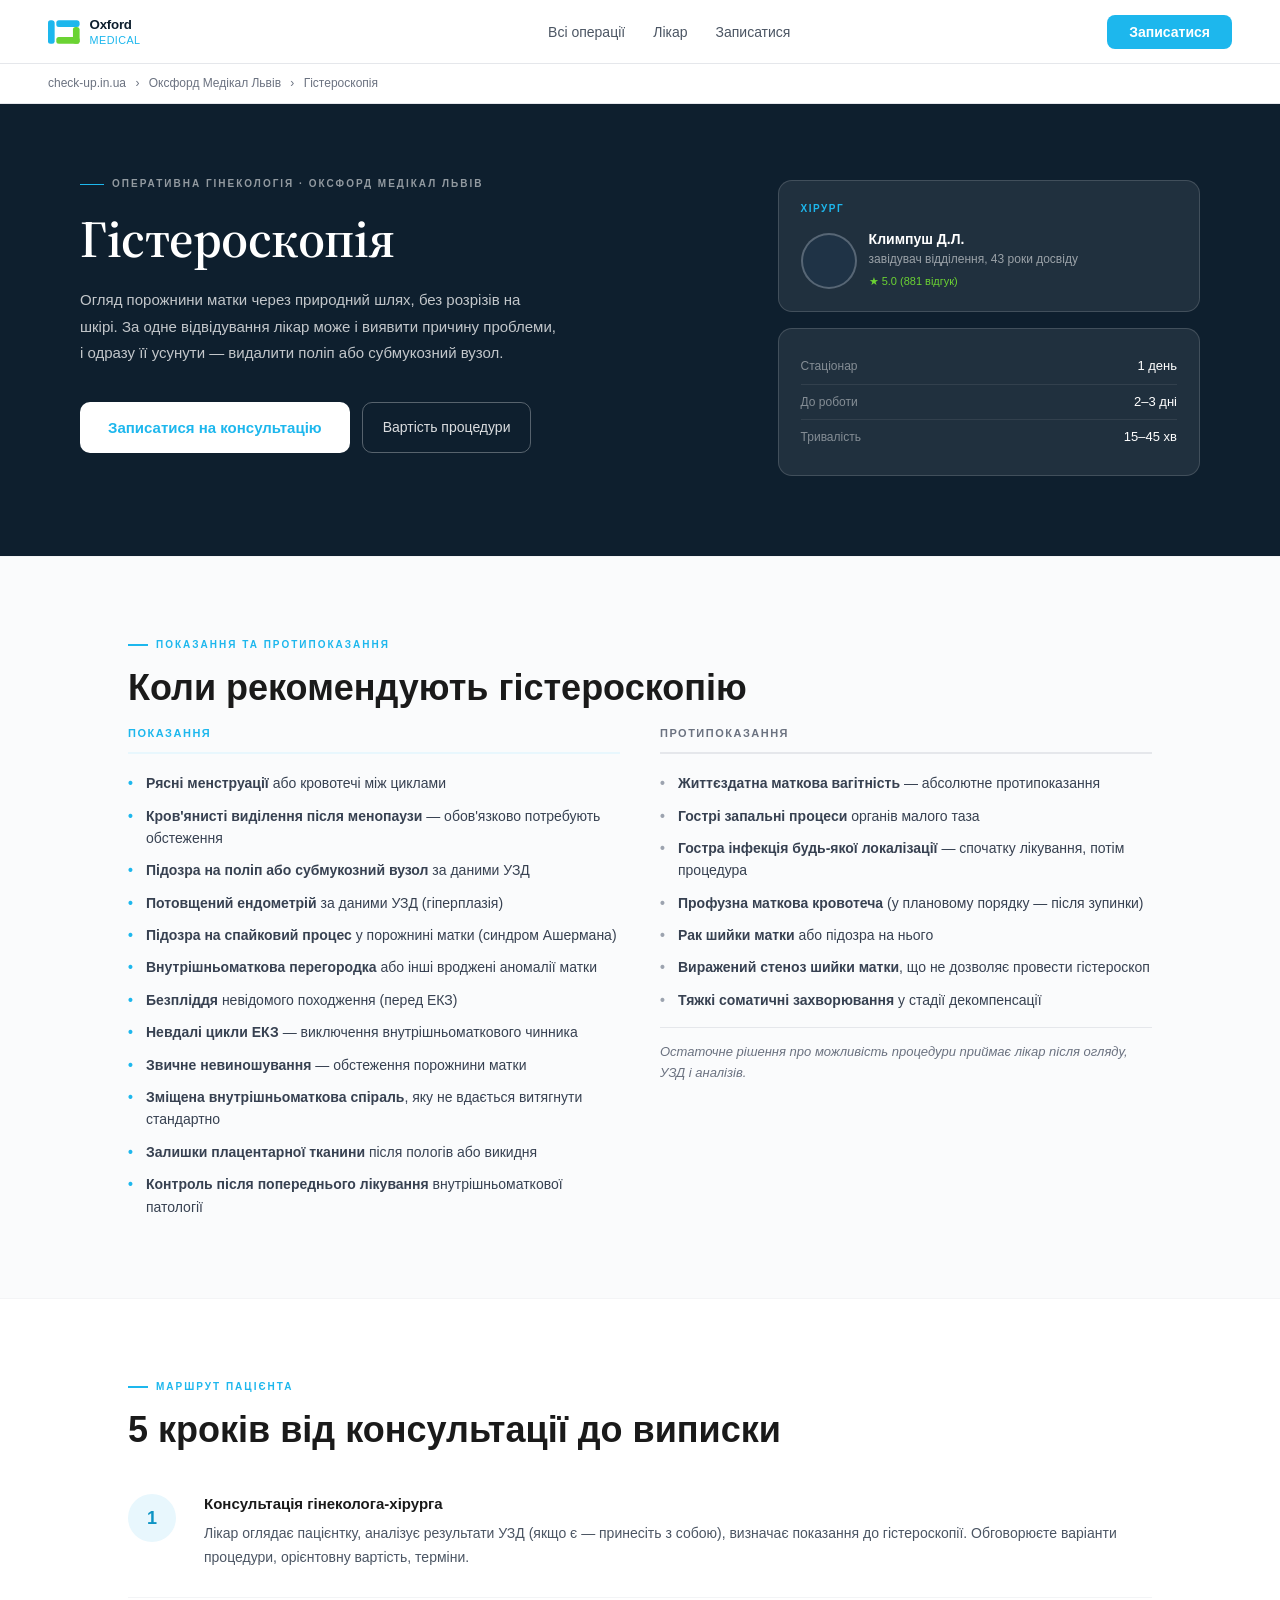
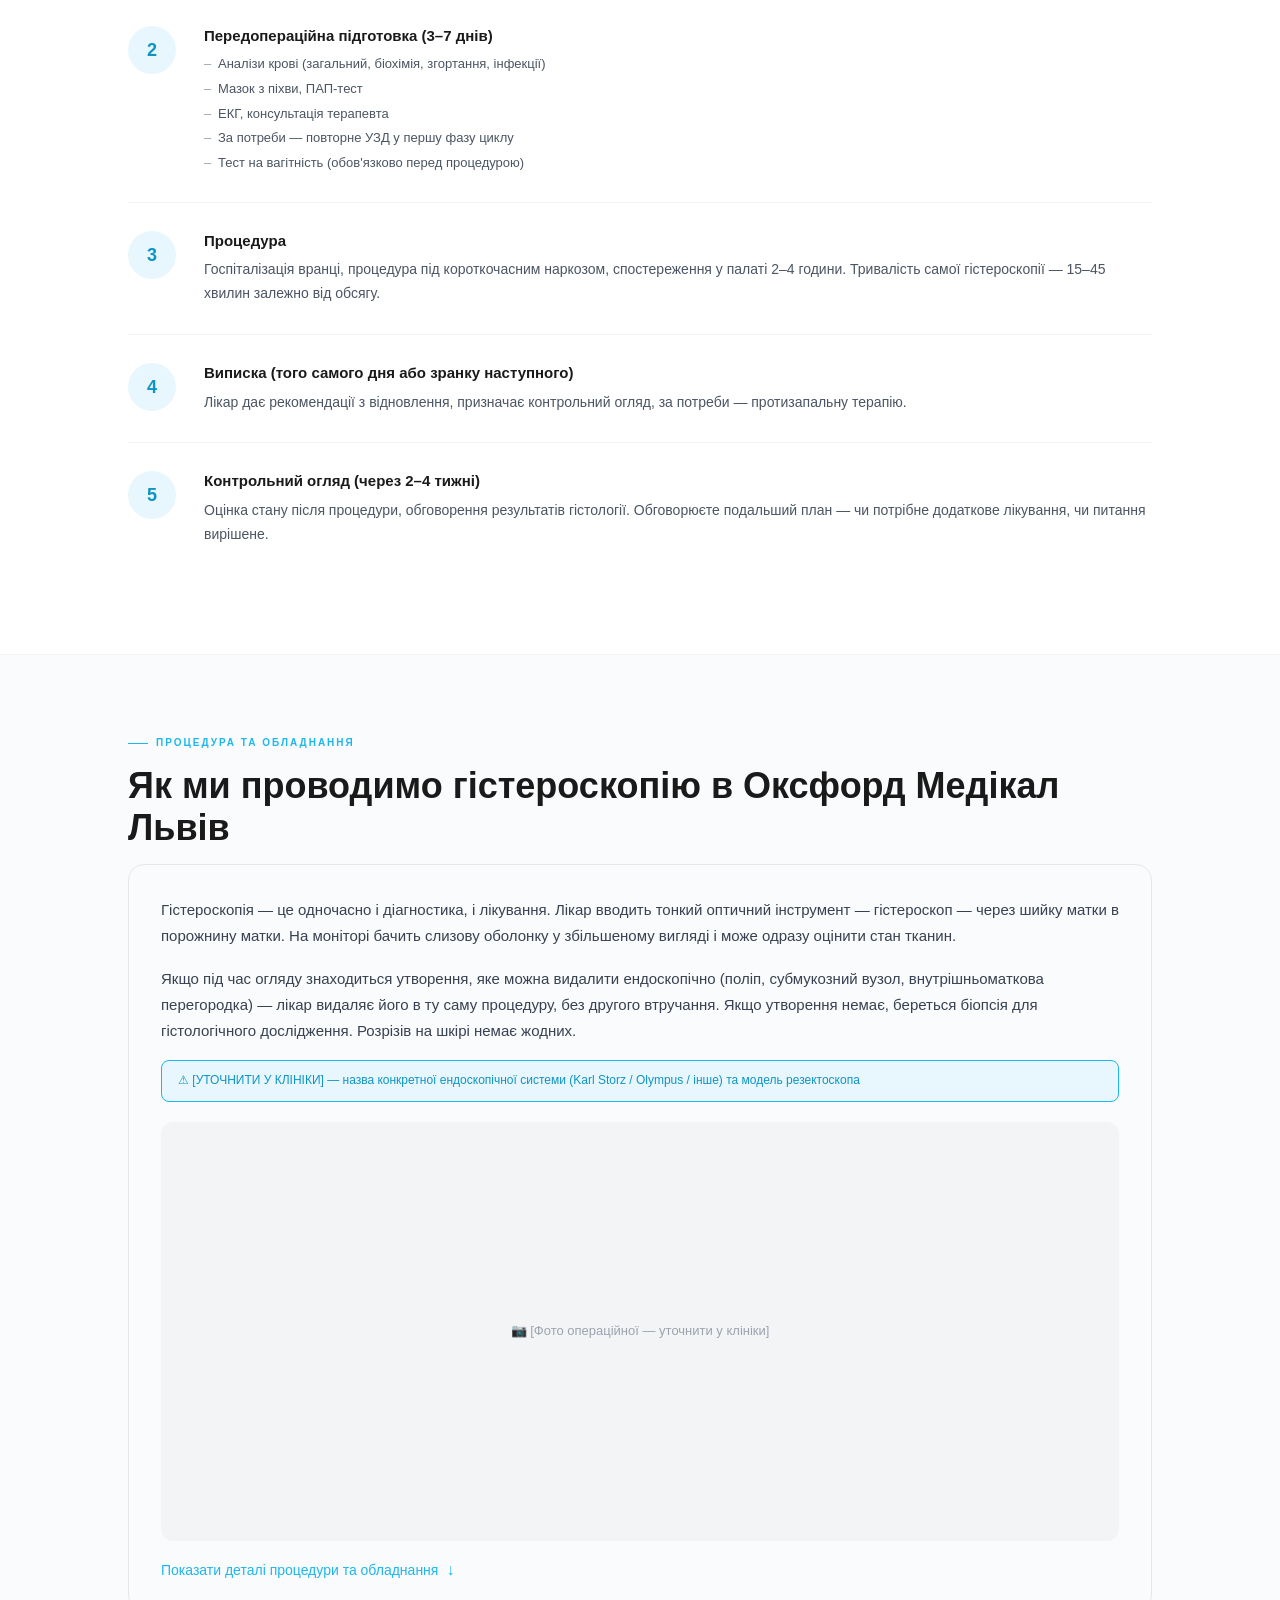
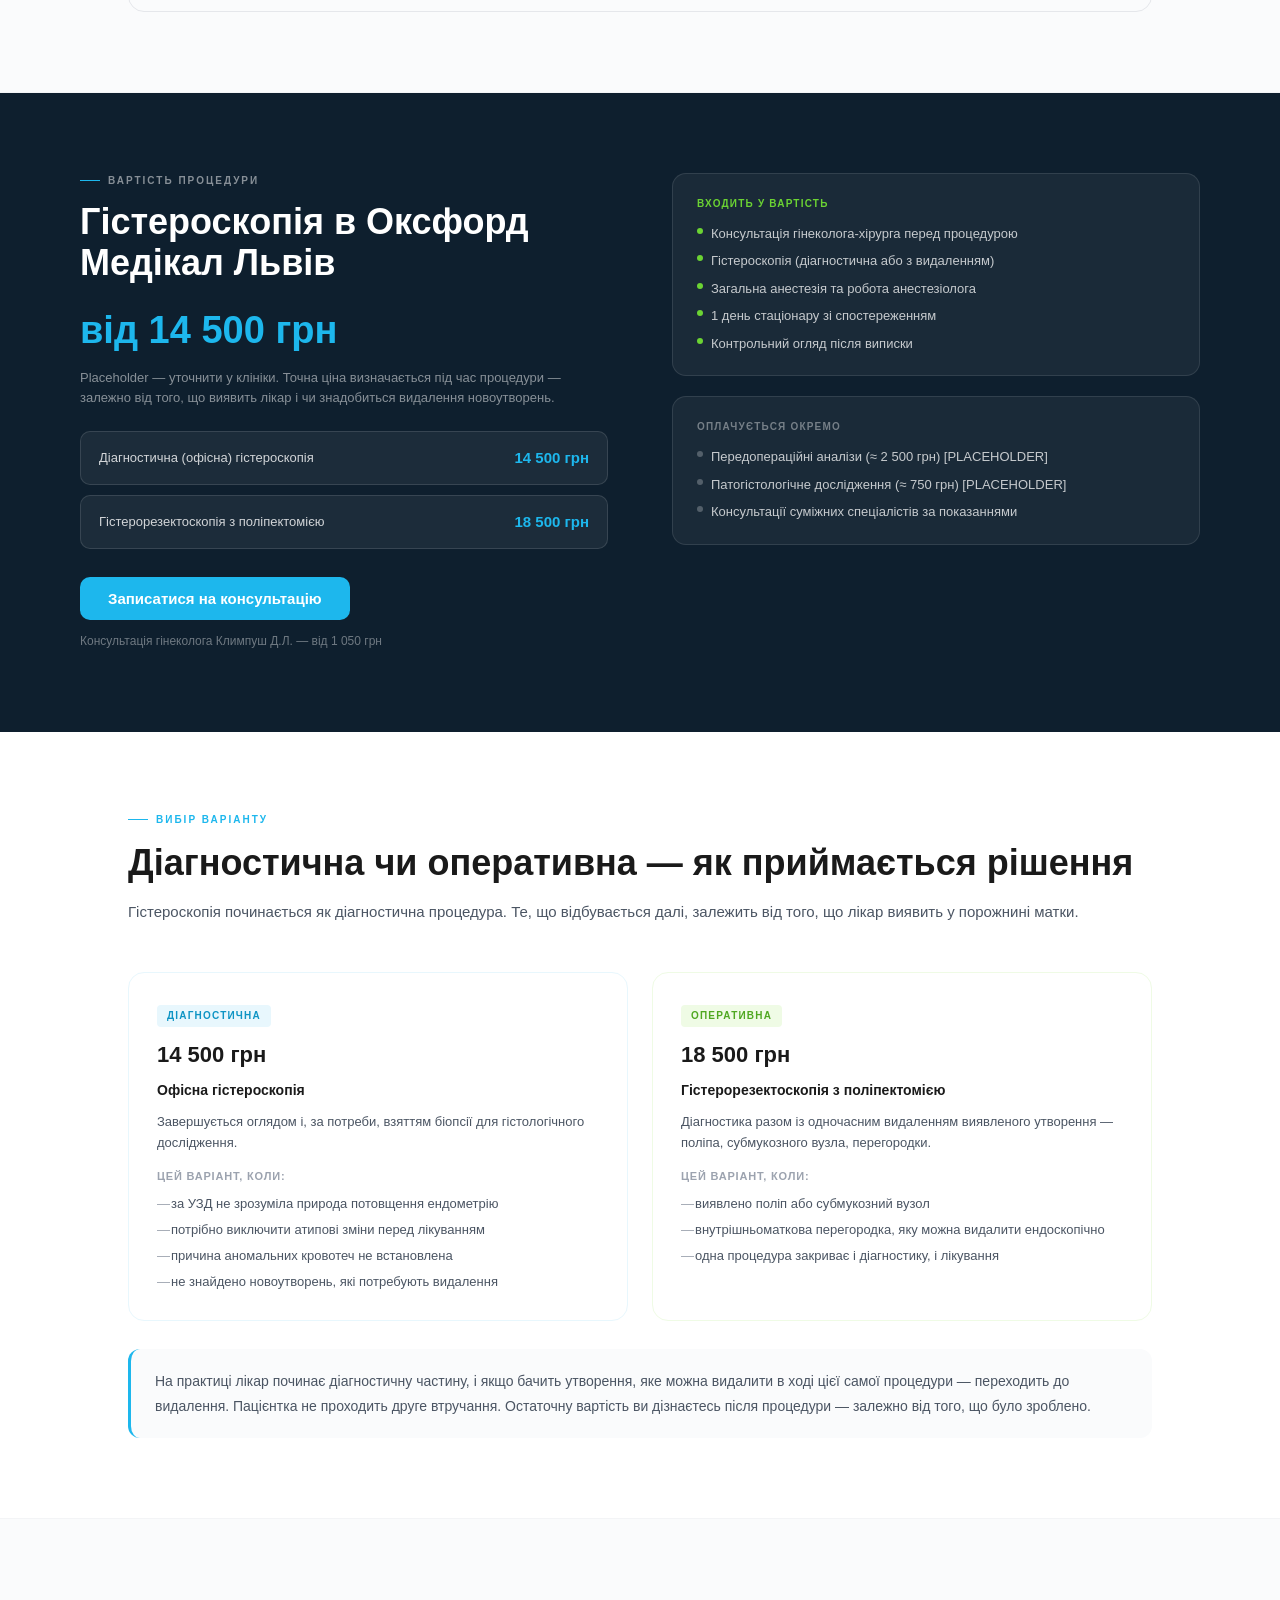
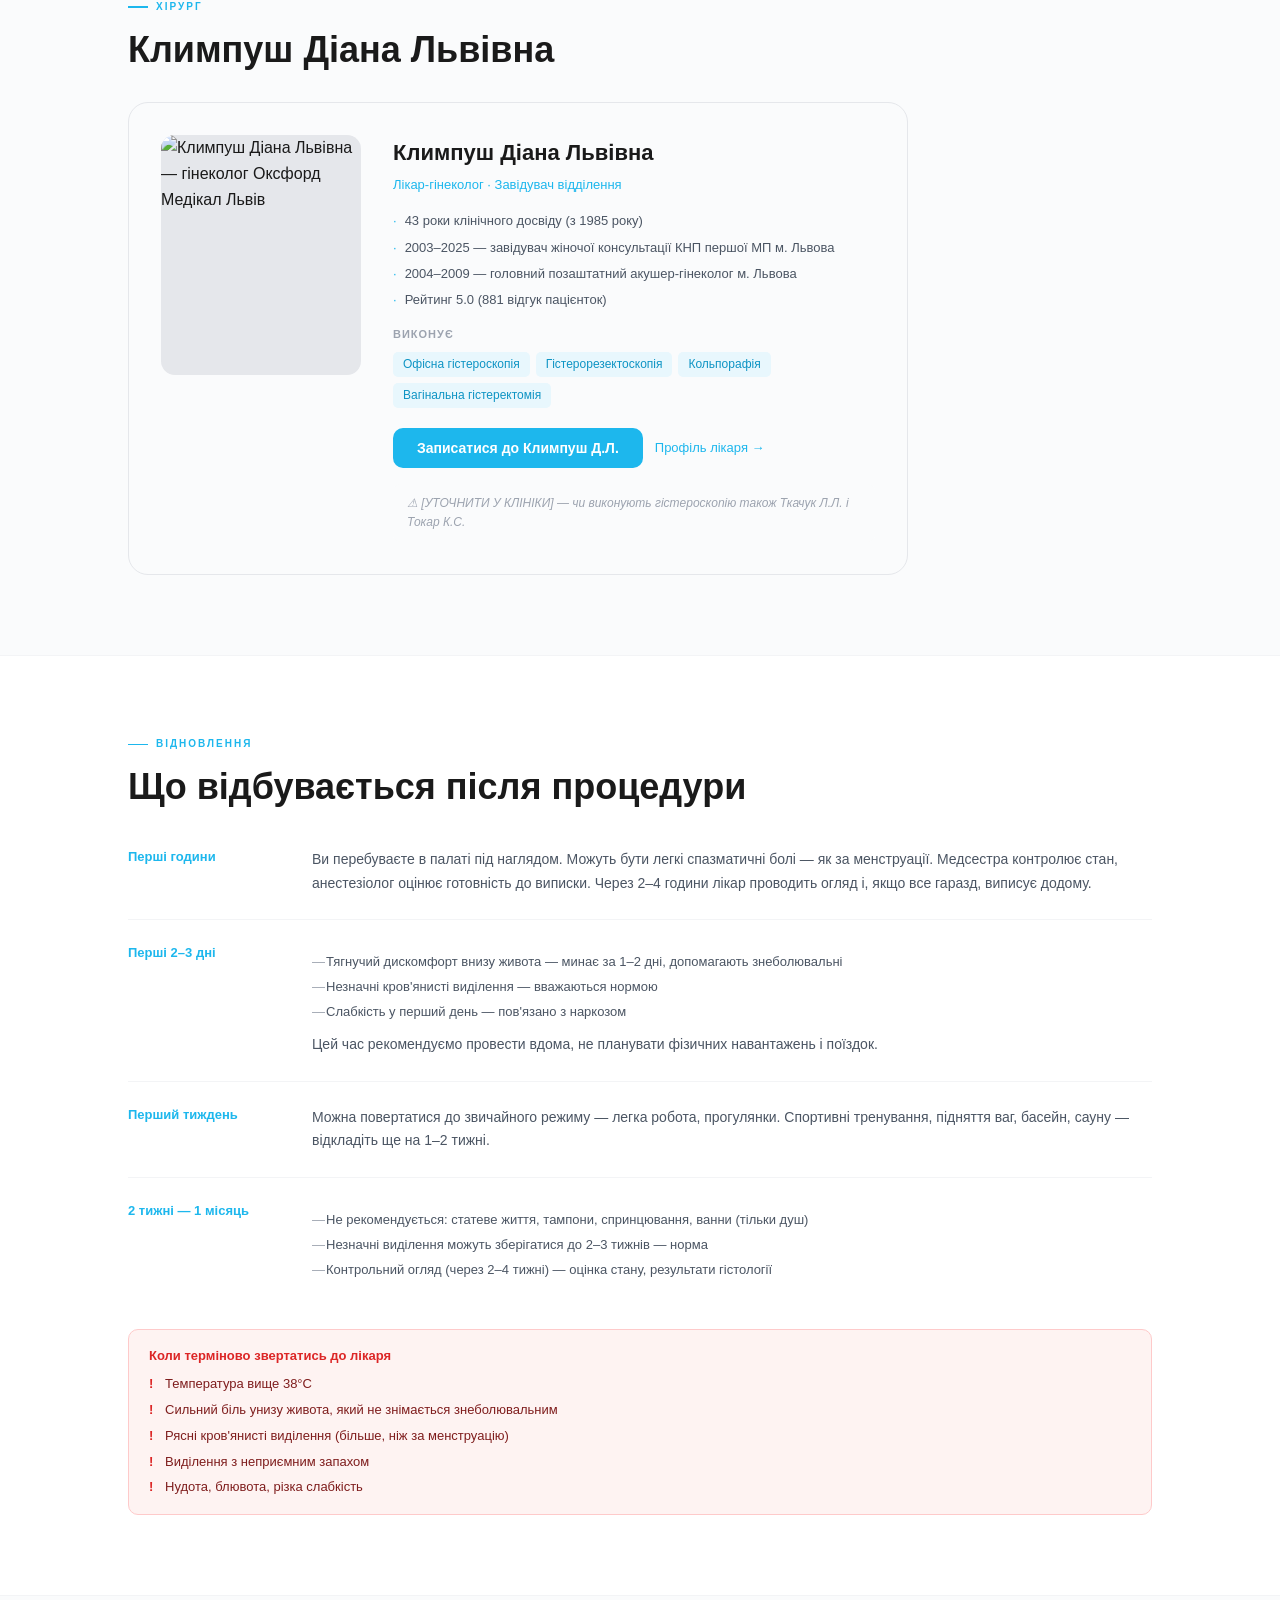
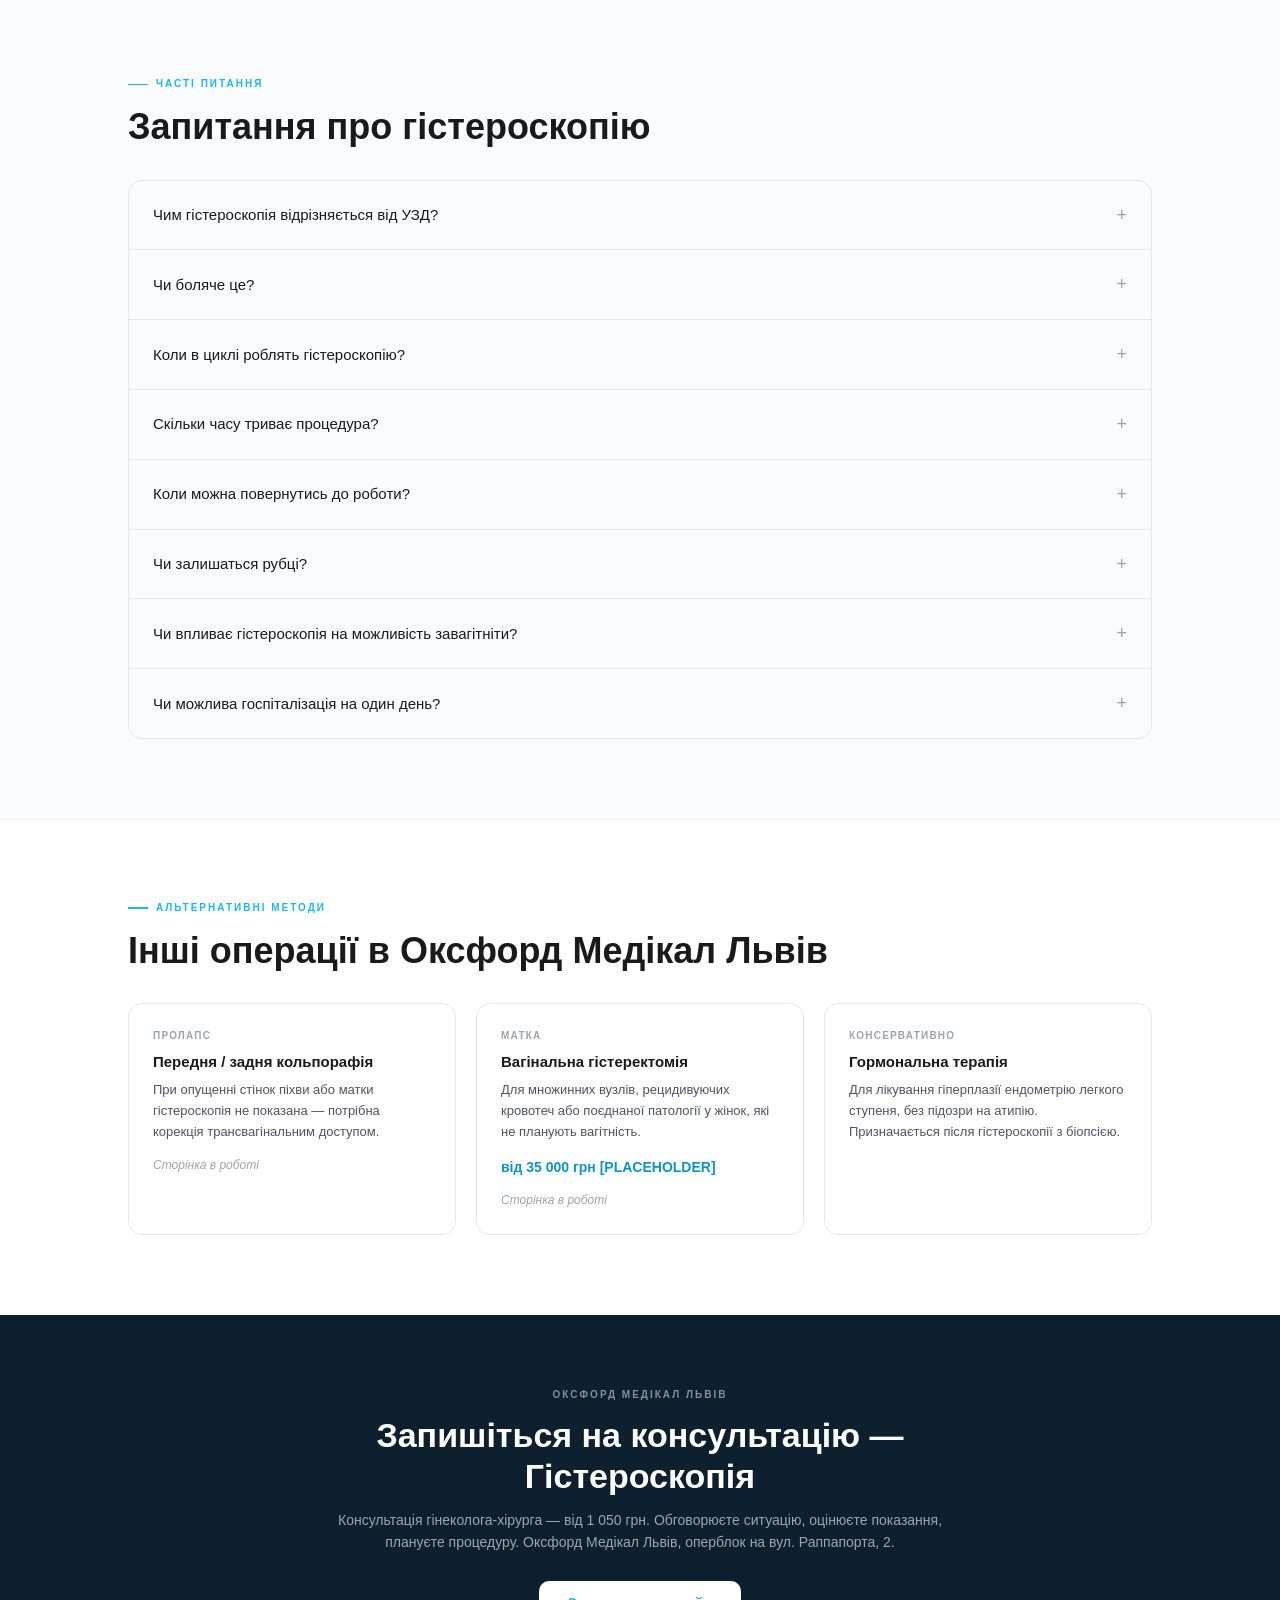
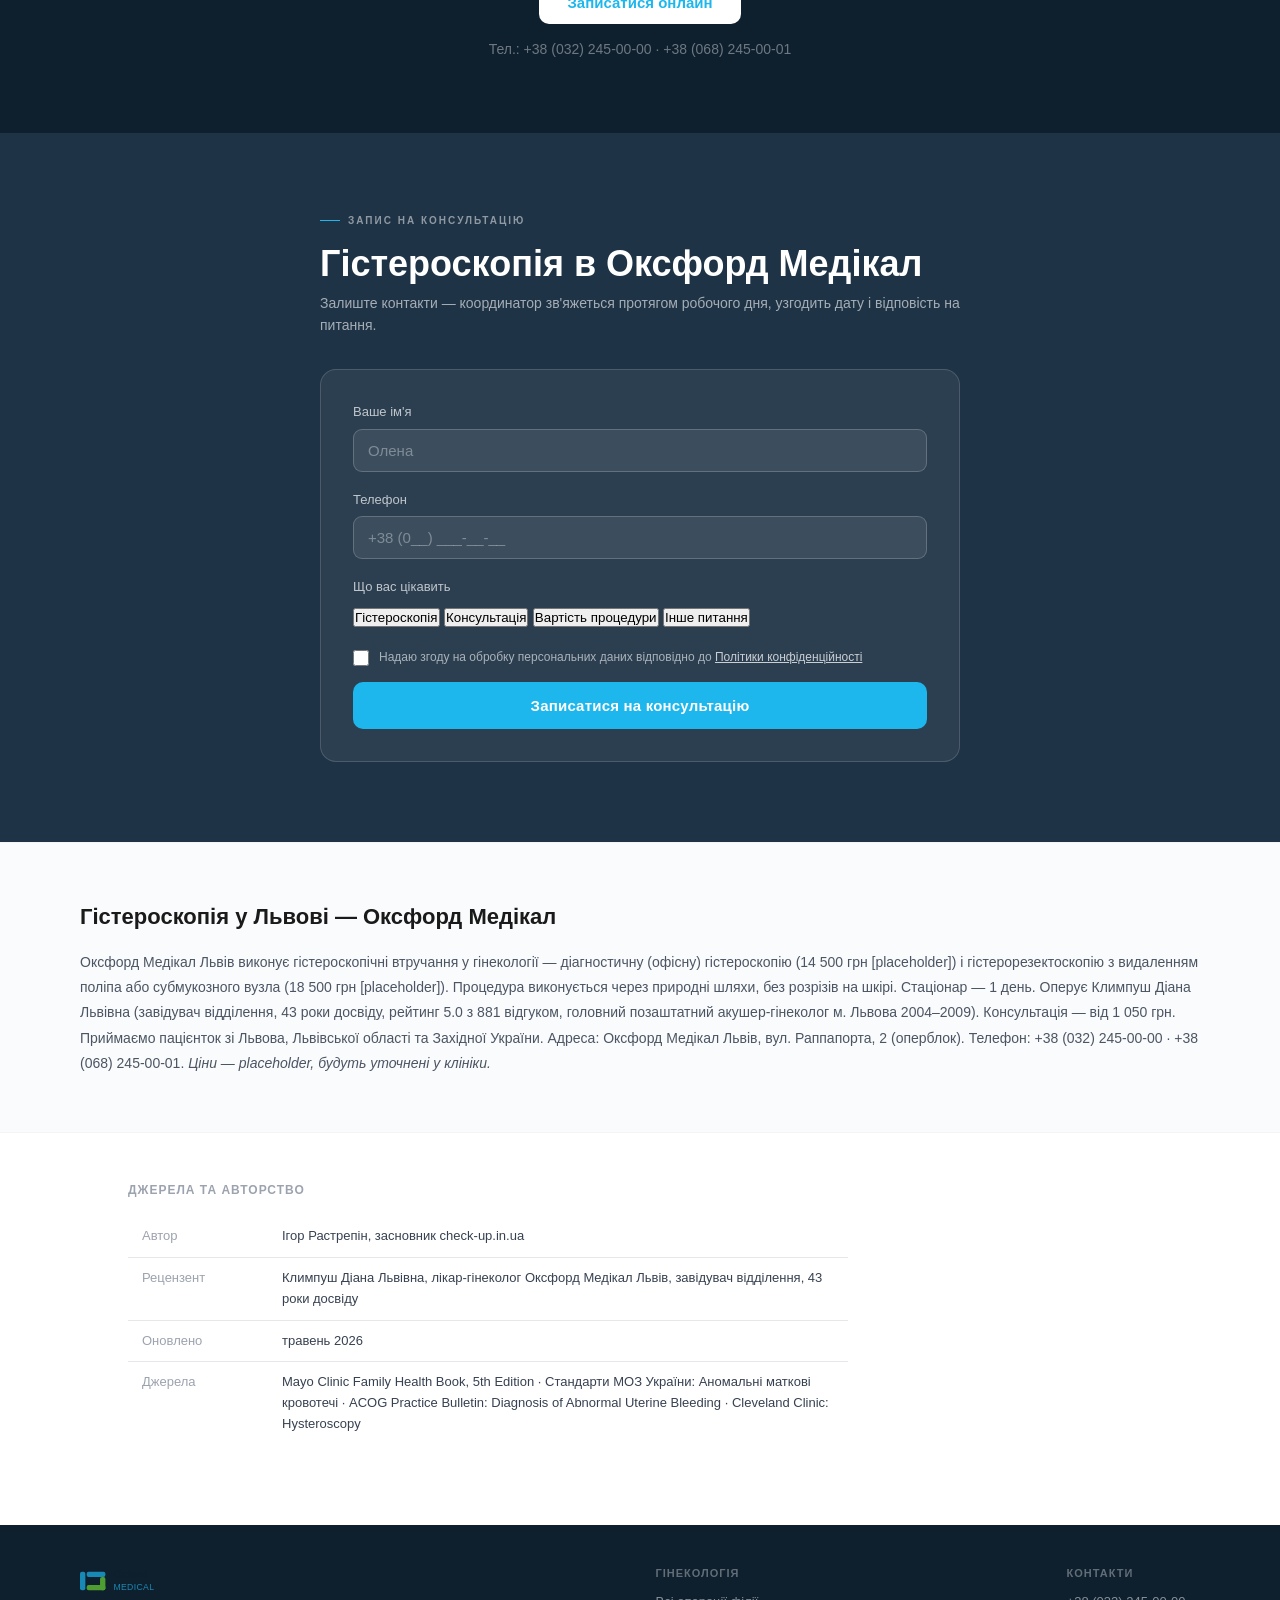
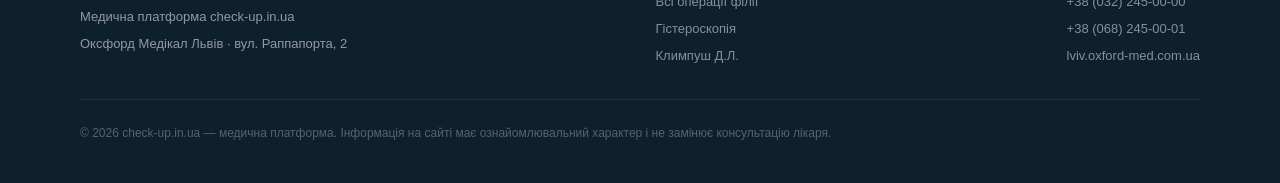
==== lviv/gisteroskopia/index.html @ f20c0867 "feat: add gisteroskopia page, klimpush doctor profile, TODO.md" ====
<!DOCTYPE html>
<html lang="uk">
<head>
<meta charset="UTF-8"/>
<meta name="viewport" content="width=device-width,initial-scale=1.0"/>
<title>Гістероскопія у Львові — Оксфорд Медікал, від 14 500 грн</title>
<meta name="description" content="Діагностична та оперативна гістероскопія в Оксфорд Медікал Львів. Видалення поліпів і субмукозних вузлів без розрізів на шкірі. Від 14 500 грн. Лікар вищої кваліфікації, 43 роки досвіду. Запис на консультацію онлайн."/>
<link rel="canonical" href="https://oxford-med.check-up.in.ua/lviv/gisteroskopia"/>
<script type="application/ld+json">
[
  {
    "@context":"https://schema.org",
    "@type":"MedicalProcedure",
    "name":"Гістероскопія",
    "procedureType":"Surgical",
    "description":"Діагностична та оперативна гістероскопія — огляд і лікування порожнини матки через природний шлях без розрізів на шкірі.",
    "howPerformed":"Гістероскоп вводиться через шийку матки в порожнину матки під короткочасним внутрішньовенним наркозом.",
    "preparation":"Аналізи крові, мазок, ПАП-тест, ЕКГ, консультація терапевта за 3-7 днів до процедури.",
    "followup":"Контрольний огляд через 2-4 тижні після процедури.",
    "performer":{
      "@type":"Physician",
      "name":"Климпуш Діана Львівна",
      "medicalSpecialty":"Gynecology"
    }
  },
  {
    "@context":"https://schema.org",
    "@type":"FAQPage",
    "mainEntity":[
      {"@type":"Question","name":"Чим гістероскопія відрізняється від УЗД?","acceptedAnswer":{"@type":"Answer","text":"УЗД показує зовнішні контури порожнини матки через стінку органу. Гістероскопія — пряма візуалізація: лікар бачить слизову оболонку через тонкий оптичний інструмент. Це точніше і дозволяє одразу взяти біопсію або видалити новоутворення."}},
      {"@type":"Question","name":"Чи боляче це?","acceptedAnswer":{"@type":"Answer","text":"Процедура проводиться під короткочасним внутрішньовенним наркозом. Ви засинаєте, потім прокидаєтесь у палаті — без болю. Після процедури можливий легкий дискомфорт, як за менструації, який минає за 1-2 дні."}},
      {"@type":"Question","name":"Скільки часу триває процедура?","acceptedAnswer":{"@type":"Answer","text":"Діагностична гістероскопія — 15-20 хвилин. Гістероскопія з видаленням поліпа або вузла — 30-45 хвилин залежно від обсягу. Разом зі спостереженням у палаті — 4-6 годин від моменту прибуття в клініку."}},
      {"@type":"Question","name":"Коли можна повернутись до роботи?","acceptedAnswer":{"@type":"Answer","text":"Через 2-3 дні, якщо робота не пов'язана з фізичним навантаженням. Фізична робота, спорт, басейн — через 2 тижні."}}
    ]
  },
  {
    "@context":"https://schema.org",
    "@type":"BreadcrumbList",
    "itemListElement":[
      {"@type":"ListItem","position":1,"name":"check-up.in.ua","item":"https://check-up.in.ua"},
      {"@type":"ListItem","position":2,"name":"Оксфорд Медікал Львів","item":"https://oxford-med.check-up.in.ua/lviv/rappaporta"},
      {"@type":"ListItem","position":3,"name":"Гістероскопія","item":"https://oxford-med.check-up.in.ua/lviv/gisteroskopia"}
    ]
  }
]
</script>
<link rel="stylesheet" href="/assets/css/brand-tokens.css">
<link rel="preconnect" href="https://fonts.googleapis.com"/>
<link rel="preconnect" href="https://fonts.gstatic.com" crossorigin/>
<link href="https://fonts.googleapis.com/css2?family=Source+Serif+4:opsz,wght@8..60,400;8..60,600;8..60,700&family=Fixel+Display:wght@600;700&family=Fixel+Text:wght@400;500;600&display=swap" rel="stylesheet">
<style>
*,*::before,*::after{box-sizing:border-box;margin:0;padding:0}
body{font-family:'Fixel Text',sans-serif;background:#fff;color:var(--gray-900);line-height:1.6;-webkit-font-smoothing:antialiased}

/* NAV */
.nav{display:flex;align-items:center;justify-content:space-between;padding:0 48px;height:64px;border-bottom:1px solid var(--gray-200);position:sticky;top:0;background:rgba(255,255,255,.97);backdrop-filter:blur(8px);z-index:200}
.nav-brand{display:flex;align-items:center;gap:10px;text-decoration:none}
.nav-logo-img{height:40px;width:auto}
.nav-links{display:flex;gap:28px;list-style:none}
.nav-links a{text-decoration:none;color:var(--gray-600);font-size:14px;font-weight:400;cursor:pointer;transition:color .15s}
.nav-links a:hover{color:var(--ox-cyan)}
.nav-cta{background:var(--ox-cyan);color:#fff;border:none;padding:9px 22px;border-radius:8px;font-size:14px;font-weight:600;cursor:pointer;font-family:'Fixel Text',sans-serif;transition:background .2s}
.nav-cta:hover{background:var(--ox-cyan-dark)}

/* BREADCRUMB */
.breadcrumb-nav-top{font-size:12px;color:var(--gray-500);padding:10px 48px;background:#fff;border-bottom:1px solid var(--gray-200)}
.breadcrumb-nav-top a{color:var(--gray-500);text-decoration:none}
.breadcrumb-nav-top a:hover{color:var(--ox-cyan)}
.breadcrumb-nav-top span{margin:0 6px}

/* HERO */
.hero-dark{background:var(--ink);padding:72px 48px 80px}
.hero-grid{max-width:1120px;margin:0 auto;display:grid;grid-template-columns:1.2fr 0.8fr;gap:64px;align-items:start}
.hero-eyebrow{font-size:10px;font-weight:600;letter-spacing:2px;text-transform:uppercase;color:rgba(255,255,255,.55);margin-bottom:18px;display:flex;align-items:center;gap:8px}
.hero-eyebrow::before{content:'';width:24px;height:1px;background:var(--ox-cyan);flex-shrink:0}
.hero-h1{font-family:'Source Serif 4',serif;font-style:normal;font-weight:600;font-size:52px;color:#fff;line-height:1.1;margin-bottom:20px;letter-spacing:-.5px}
.hero-sub{font-size:15px;color:rgba(255,255,255,.75);line-height:1.75;margin-bottom:36px;max-width:480px}
.hero-actions{display:flex;gap:12px;flex-wrap:wrap}
.btn-primary-white{background:#fff;color:var(--ox-cyan);border:none;padding:13px 28px;border-radius:10px;font-size:15px;font-weight:600;cursor:pointer;font-family:'Fixel Text',sans-serif;transition:all .2s;text-decoration:none;display:inline-block}
.btn-primary-white:hover{background:var(--ox-cyan-light);transform:translateY(-1px)}
.btn-ghost-white{background:transparent;color:rgba(255,255,255,.85);border:1.5px solid rgba(255,255,255,.3);padding:13px 20px;border-radius:10px;font-size:14px;font-weight:500;cursor:pointer;font-family:'Fixel Text',sans-serif;transition:all .2s;text-decoration:none;display:inline-block}
.btn-ghost-white:hover{border-color:rgba(255,255,255,.65);color:#fff}

/* HERO RIGHT */
.hero-right{display:flex;flex-direction:column;gap:16px;margin-top:4px}
.hero-surgeon-card{background:rgba(255,255,255,.08);border:1px solid rgba(255,255,255,.15);border-radius:14px;padding:20px 22px}
.hero-surgeon-label{font-size:10px;font-weight:600;letter-spacing:1.5px;text-transform:uppercase;color:var(--ox-cyan);margin-bottom:14px}
.surgeon-mini{display:flex;align-items:center;gap:12px}
.surgeon-mini-avatar{width:56px;height:56px;border-radius:50%;border:2px solid rgba(255,255,255,.25);overflow:hidden;flex-shrink:0;background:var(--ink-soft)}
.surgeon-mini-avatar img{width:100%;height:100%;object-fit:cover;object-position:center top}
.surgeon-mini-name{font-size:14px;font-weight:600;color:#fff;line-height:1.2}
.surgeon-mini-role{font-size:12px;color:rgba(255,255,255,.55);margin-top:2px}
.surgeon-mini-rating{font-size:11px;color:var(--ox-green);margin-top:4px;font-weight:500}
.hero-metrics{background:rgba(255,255,255,.08);border:1px solid rgba(255,255,255,.15);border-radius:14px;padding:20px 22px}
.metric-row{display:flex;justify-content:space-between;align-items:baseline;padding:7px 0;border-bottom:1px solid rgba(255,255,255,.08)}
.metric-row:last-child{border-bottom:none}
.metric-label{font-size:12px;color:rgba(255,255,255,.45)}
.metric-value{font-size:13px;color:#fff;font-weight:500}

/* SECTION */
.section{max-width:1120px;margin:0 auto;padding:80px 48px}
.section-eyebrow{font-size:10px;font-weight:600;letter-spacing:2px;text-transform:uppercase;color:var(--ox-cyan);margin-bottom:14px;display:flex;align-items:center;gap:8px}
.section-eyebrow::before{content:'';width:20px;height:1.5px;background:var(--ox-cyan);flex-shrink:0}
.section-title{font-family:'Fixel Display',sans-serif;font-size:36px;font-weight:600;color:var(--gray-900);line-height:1.15;margin-bottom:16px}
.section-sub{font-size:15px;color:var(--gray-600);line-height:1.7;margin-bottom:48px}
.bg-gray{background:var(--gray-50);border-top:1px solid var(--gray-100);border-bottom:1px solid var(--gray-100)}
.bg-ink{background:var(--ink)}
.bg-ink-soft{background:var(--ink-soft)}

/* INDICATIONS 2-col */
.indications-grid{display:grid;grid-template-columns:1fr 1fr;gap:40px}
.ind-col-title{font-size:11px;font-weight:600;letter-spacing:1.5px;text-transform:uppercase;color:var(--ox-cyan);margin-bottom:18px;padding-bottom:10px;border-bottom:2px solid var(--ox-cyan-light)}
.ind-col-title.contra{color:var(--gray-500);border-bottom-color:var(--gray-200)}
.ind-list{list-style:none;display:flex;flex-direction:column;gap:10px}
.ind-list li{font-size:14px;color:var(--gray-700);line-height:1.6;padding-left:18px;position:relative}
.ind-list li::before{content:'•';position:absolute;left:0;color:var(--ox-cyan);font-weight:700}
.ind-list.contra li::before{color:var(--gray-400)}
.ind-note{font-size:13px;color:var(--gray-500);font-style:italic;margin-top:16px;padding-top:14px;border-top:1px solid var(--gray-200)}

/* ROUTE STEPS */
.route-steps{display:flex;flex-direction:column;gap:0}
.route-step{display:grid;grid-template-columns:52px 1fr;gap:24px;padding:28px 0;border-bottom:1px solid var(--gray-100)}
.route-step:last-child{border-bottom:none}
.step-num{width:48px;height:48px;border-radius:50%;background:var(--ox-cyan-light);color:var(--ox-cyan-dark);font-size:18px;font-weight:700;display:flex;align-items:center;justify-content:center;flex-shrink:0;font-family:'Fixel Display',sans-serif}
.step-title{font-size:15px;font-weight:600;color:var(--gray-900);margin-bottom:8px;line-height:1.3}
.step-desc{font-size:14px;color:var(--gray-600);line-height:1.7}
.step-sub-list{list-style:none;margin-top:8px;display:flex;flex-direction:column;gap:4px}
.step-sub-list li{font-size:13px;color:var(--gray-600);padding-left:14px;position:relative}
.step-sub-list li::before{content:'–';position:absolute;left:0;color:var(--gray-400)}

/* EXPAND BLOCK */
.expand-block{border:1.5px solid var(--gray-200);border-radius:16px;overflow:hidden}
.expand-preview{padding:32px}
.expand-preview p{font-size:15px;color:var(--gray-700);line-height:1.75;margin-bottom:16px}
.expand-placeholder-img{width:100%;aspect-ratio:16/7;background:var(--gray-100);border-radius:12px;display:flex;align-items:center;justify-content:center;margin:20px 0;font-size:13px;color:var(--gray-400)}
.expand-toggle{display:flex;align-items:center;gap:8px;background:none;border:none;cursor:pointer;font-family:'Fixel Text',sans-serif;font-size:14px;font-weight:500;color:var(--ox-cyan);padding:0;margin-top:8px;transition:color .15s}
.expand-toggle:hover{color:var(--ox-cyan-dark)}
.expand-toggle-icon{font-size:16px;transition:transform .3s}
.expand-content{overflow:hidden;max-height:0;transition:max-height .4s ease}
.expand-content.open{max-height:3000px}
.expand-inner{padding:0 32px 32px;border-top:1px solid var(--gray-100)}
.expand-inner p{font-size:14px;color:var(--gray-700);line-height:1.8;margin-bottom:14px}
.equip-divider{margin:28px 0;border:none;border-top:1.5px solid var(--gray-100)}
.equip-label{font-size:11px;font-weight:600;letter-spacing:1.5px;text-transform:uppercase;color:var(--gray-400);margin:24px 0 16px}
.equip-list{display:flex;flex-direction:column;gap:16px}
.equip-item{background:var(--gray-50);border-radius:12px;padding:20px 22px}
.equip-item-name{font-size:14px;font-weight:600;color:var(--gray-900);margin-bottom:6px}
.equip-item-desc{font-size:13px;color:var(--gray-600);line-height:1.65}
.placeholder-note{background:var(--ox-cyan-light);border:1px solid var(--ox-cyan);border-radius:8px;padding:10px 16px;font-size:12px;color:var(--ox-cyan-dark);margin-bottom:16px;font-weight:500}

/* PRICE BLOCK */
.price-section{background:var(--ink);padding:80px 48px}
.price-inner{max-width:1120px;margin:0 auto;display:grid;grid-template-columns:1fr 1fr;gap:64px;align-items:start}
.price-left-eyebrow{font-size:10px;font-weight:600;letter-spacing:2px;text-transform:uppercase;color:rgba(255,255,255,.5);margin-bottom:12px;display:flex;align-items:center;gap:8px}
.price-left-eyebrow::before{content:'';width:20px;height:1px;background:var(--ox-cyan);flex-shrink:0}
.price-title{font-family:'Fixel Display',sans-serif;font-size:36px;font-weight:600;color:#fff;margin-bottom:8px;line-height:1.15}
.price-from{font-size:38px;font-weight:700;color:var(--ox-cyan);margin:16px 0 8px;font-family:'Fixel Display',sans-serif}
.price-from-note{font-size:13px;color:rgba(255,255,255,.5);margin-bottom:24px;line-height:1.5}
.price-variants{display:flex;flex-direction:column;gap:10px;margin-bottom:28px}
.price-variant{background:rgba(255,255,255,.06);border:1px solid rgba(255,255,255,.12);border-radius:10px;padding:14px 18px;display:flex;justify-content:space-between;align-items:center}
.pv-name{font-size:13px;color:rgba(255,255,255,.8);font-weight:500}
.pv-price{font-size:15px;font-weight:700;color:var(--ox-cyan)}
.btn-price-cta{background:var(--ox-cyan);border:none;color:#fff;padding:13px 28px;border-radius:10px;font-size:15px;font-weight:600;cursor:pointer;font-family:'Fixel Text',sans-serif;transition:background .2s;text-decoration:none;display:inline-block}
.btn-price-cta:hover{background:var(--ox-cyan-dark)}
.price-consult{font-size:12px;color:rgba(255,255,255,.4);margin-top:12px}
.price-right{display:flex;flex-direction:column;gap:20px}
.price-includes,.price-excludes{background:rgba(255,255,255,.05);border:1px solid rgba(255,255,255,.1);border-radius:14px;padding:22px 24px}
.pi-label{font-size:10px;font-weight:600;letter-spacing:1.2px;text-transform:uppercase;margin-bottom:12px}
.pi-inc{color:var(--ox-green)}
.pi-exc{color:rgba(255,255,255,.4)}
.pi-list{list-style:none;display:flex;flex-direction:column;gap:8px}
.pi-list li{font-size:13px;color:rgba(255,255,255,.75);display:flex;align-items:flex-start;gap:8px;line-height:1.5}
.pi-list li .pi-dot{flex-shrink:0;margin-top:4px;width:6px;height:6px;border-radius:50%}
.pi-inc-dot{background:var(--ox-green)}
.pi-exc-dot{background:rgba(255,255,255,.25)}

/* DECISION BLOCK */
.decision-grid{display:grid;grid-template-columns:1fr 1fr;gap:24px;margin-bottom:28px}
.decision-card{border:1.5px solid var(--gray-200);border-radius:16px;padding:28px}
.decision-card.diag{border-color:var(--ox-cyan-light)}
.decision-card.oper{border-color:var(--ox-green-light)}
.decision-tag{font-size:10px;font-weight:600;letter-spacing:1.2px;text-transform:uppercase;margin-bottom:10px;display:inline-block;padding:3px 10px;border-radius:4px}
.dt-diag{background:var(--ox-cyan-light);color:var(--ox-cyan-dark)}
.dt-oper{background:var(--ox-green-light);color:var(--ox-green-dark)}
.decision-price{font-size:22px;font-weight:700;color:var(--gray-900);margin-bottom:6px;font-family:'Fixel Display',sans-serif}
.decision-name{font-size:14px;font-weight:600;color:var(--gray-800);margin-bottom:10px}
.decision-desc{font-size:13px;color:var(--gray-600);line-height:1.65;margin-bottom:14px}
.decision-when{font-size:11px;font-weight:600;text-transform:uppercase;letter-spacing:.8px;color:var(--gray-400);margin-bottom:8px}
.decision-list{list-style:none;display:flex;flex-direction:column;gap:6px}
.decision-list li{font-size:13px;color:var(--gray-600);padding-left:14px;position:relative;line-height:1.55}
.decision-list li::before{content:'—';position:absolute;left:0;color:var(--gray-400)}
.decision-note{background:var(--gray-50);border-radius:12px;padding:20px 24px;font-size:14px;color:var(--gray-600);line-height:1.75;border-left:3px solid var(--ox-cyan)}

/* DOCTOR CARD */
.doc-card-single{border:1.5px solid var(--gray-200);border-radius:20px;padding:32px;max-width:780px;display:grid;grid-template-columns:200px 1fr;gap:32px;align-items:start}
.doc-card-single:hover{border-color:var(--ox-cyan);box-shadow:0 4px 32px rgba(29,183,237,.1)}
.doc-photo-single{border-radius:14px;overflow:hidden;aspect-ratio:200/240;background:var(--gray-100)}
.doc-photo-single img{width:100%;height:100%;object-fit:cover;object-position:center top}
.doc-name-single{font-family:'Fixel Display',sans-serif;font-size:22px;font-weight:600;color:var(--gray-900);margin-bottom:4px}
.doc-role-single{font-size:13px;color:var(--ox-cyan);font-weight:500;margin-bottom:16px}
.doc-creds-single{display:flex;flex-direction:column;gap:6px;margin-bottom:16px}
.doc-cred{font-size:13px;color:var(--gray-600);line-height:1.55;display:flex;gap:8px;align-items:flex-start}
.doc-cred::before{content:'·';color:var(--ox-cyan);flex-shrink:0}
.doc-performs-title{font-size:11px;font-weight:600;text-transform:uppercase;letter-spacing:1px;color:var(--gray-400);margin-bottom:8px}
.doc-performs-tags{display:flex;flex-wrap:wrap;gap:6px;margin-bottom:20px}
.doc-tag{font-size:12px;color:var(--ox-cyan-dark);background:var(--ox-cyan-light);border-radius:5px;padding:3px 10px;font-weight:500}
.doc-actions-row{display:flex;gap:12px;align-items:center}
.btn-doc-book{background:var(--ox-cyan);border:none;color:#fff;padding:12px 24px;border-radius:10px;font-size:14px;font-weight:600;cursor:pointer;font-family:'Fixel Text',sans-serif;transition:background .2s}
.btn-doc-book:hover{background:var(--ox-cyan-dark)}
.btn-doc-profile{font-size:13px;color:var(--ox-cyan);text-decoration:none;font-weight:500;display:flex;align-items:center;gap:4px}
.btn-doc-profile:hover{text-decoration:underline}
.doc-clarify{font-size:12px;color:var(--gray-400);margin-top:16px;font-style:italic;background:var(--gray-50);border-radius:8px;padding:10px 14px}

/* RECOVERY TIMELINE */
.recovery-list{display:flex;flex-direction:column;gap:0}
.recovery-item{display:grid;grid-template-columns:160px 1fr;gap:24px;padding:24px 0;border-bottom:1px solid var(--gray-100)}
.recovery-item:last-child{border-bottom:none}
.recovery-period{font-size:13px;font-weight:600;color:var(--ox-cyan);line-height:1.4}
.recovery-content h4{font-size:14px;font-weight:600;color:var(--gray-900);margin-bottom:8px}
.recovery-content p{font-size:14px;color:var(--gray-600);line-height:1.7}
.recovery-content ul{list-style:none;margin-top:8px;display:flex;flex-direction:column;gap:4px}
.recovery-content ul li{font-size:13px;color:var(--gray-600);padding-left:14px;position:relative}
.recovery-content ul li::before{content:'—';position:absolute;left:0;color:var(--gray-400)}
.recovery-alert{background:#fef3f2;border:1px solid #fecaca;border-radius:10px;padding:16px 20px;margin-top:24px}
.recovery-alert-title{font-size:13px;font-weight:600;color:#dc2626;margin-bottom:8px}
.recovery-alert-list{list-style:none;display:flex;flex-direction:column;gap:5px}
.recovery-alert-list li{font-size:13px;color:#7f1d1d;padding-left:16px;position:relative}
.recovery-alert-list li::before{content:'!';position:absolute;left:0;color:#dc2626;font-weight:700}

/* FAQ */
.faq-list{display:flex;flex-direction:column;border:1px solid var(--gray-200);border-radius:14px;overflow:hidden}
.faq-item{border-bottom:1px solid var(--gray-200)}
.faq-item:last-child{border-bottom:none}
.faq-q{display:flex;align-items:center;justify-content:space-between;padding:20px 24px;cursor:pointer;font-size:15px;font-weight:500;color:var(--gray-900);transition:background .15s;gap:12px}
.faq-q:hover{background:var(--gray-50)}
.faq-q.open{color:var(--ox-cyan)}
.faq-icon{font-size:18px;color:var(--gray-400);transition:transform .2s;flex-shrink:0}
.faq-q.open .faq-icon{transform:rotate(45deg);color:var(--ox-cyan)}
.faq-a{overflow:hidden;max-height:0;padding:0 24px;font-size:14px;color:var(--gray-600);line-height:1.7;transition:max-height .3s ease,padding .3s ease}
.faq-a.open{max-height:600px;padding:0 24px 20px}

/* ALTERNATIVES */
.alt-grid{display:grid;grid-template-columns:repeat(3,1fr);gap:20px}
.alt-card{border:1.5px solid var(--gray-200);border-radius:14px;padding:24px;transition:all .2s}
.alt-card:hover{border-color:var(--ox-cyan-light);box-shadow:0 2px 16px rgba(29,183,237,.08)}
.alt-card-tag{font-size:10px;font-weight:600;letter-spacing:1.2px;text-transform:uppercase;color:var(--gray-400);margin-bottom:8px}
.alt-card-name{font-size:15px;font-weight:600;color:var(--gray-900);margin-bottom:8px;line-height:1.3}
.alt-card-desc{font-size:13px;color:var(--gray-600);line-height:1.6;margin-bottom:14px}
.alt-card-price{font-size:14px;font-weight:600;color:var(--ox-cyan-dark);margin-bottom:12px}
.alt-card-link{font-size:13px;color:var(--ox-cyan);font-weight:500;display:flex;align-items:center;gap:4px;text-decoration:none}
.alt-card-link:hover{text-decoration:underline}
.alt-card-soon{font-size:12px;color:var(--gray-400);font-style:italic}

/* CTA BANNER */
.cta-banner{background:var(--ink);padding:72px 48px;text-align:center}
.cta-banner-inner{max-width:640px;margin:0 auto}
.cta-banner-eyebrow{font-size:10px;font-weight:600;letter-spacing:2px;text-transform:uppercase;color:rgba(255,255,255,.5);margin-bottom:12px}
.cta-banner-title{font-family:'Fixel Display',sans-serif;font-size:34px;font-weight:600;color:#fff;margin-bottom:12px;line-height:1.2}
.cta-banner-sub{font-size:14px;color:rgba(255,255,255,.6);margin-bottom:28px;line-height:1.6}
.cta-banner-phone{font-size:14px;color:rgba(255,255,255,.4);margin-top:14px}

/* INLINE FORM */
.inline-form-section{background:var(--ink-soft);padding:80px 48px}
.inline-form-inner{max-width:640px;margin:0 auto}
.inline-form-eyebrow{font-size:10px;font-weight:600;letter-spacing:2px;text-transform:uppercase;color:rgba(255,255,255,.5);margin-bottom:14px;display:flex;align-items:center;gap:8px}
.inline-form-eyebrow::before{content:'';width:20px;height:1px;background:var(--ox-cyan);flex-shrink:0}
.inline-form-title{font-family:'Fixel Display',sans-serif;font-size:36px;font-weight:600;color:#fff;margin-bottom:8px;line-height:1.15}
.inline-form-sub{font-size:14px;color:rgba(255,255,255,.6);margin-bottom:32px;line-height:1.6}
.if-form{background:rgba(255,255,255,.06);border:1px solid rgba(255,255,255,.15);border-radius:16px;padding:32px}
.if-field{margin-bottom:18px}
.if-field label{display:block;font-size:13px;font-weight:500;color:rgba(255,255,255,.7);margin-bottom:6px}
.if-field input,.if-field select{width:100%;padding:12px 14px;border:1.5px solid rgba(255,255,255,.2);border-radius:9px;font-family:'Fixel Text',sans-serif;font-size:15px;color:#fff;background:rgba(255,255,255,.08);outline:none;transition:border-color .15s;box-sizing:border-box}
.if-field input::placeholder{color:rgba(255,255,255,.35)}
.if-field input:focus,.if-field select:focus{border-color:var(--ox-cyan)}
.if-field select{cursor:pointer;appearance:none;background-image:url("data:image/svg+xml,%3Csvg xmlns='http://www.w3.org/2000/svg' width='16' height='16' viewBox='0 0 24 24' fill='none' stroke='rgba(255,255,255,.5)' stroke-width='2'%3E%3Cpolyline points='6 9 12 15 18 9'/%3E%3C/svg%3E");background-repeat:no-repeat;background-position:right 12px center}
.if-field select option{background:#0E1F2E;color:#fff}
.if-field input.if-err{border-color:#fca5a5}
.if-ferr{color:#fca5a5;font-size:11px;margin-top:4px;display:none}
.if-consent{display:flex;align-items:flex-start;gap:10px;margin:16px 0;font-size:12px;color:rgba(255,255,255,.6);line-height:1.5;cursor:pointer}
.if-consent input{margin-top:2px;flex-shrink:0;cursor:pointer;width:16px;height:16px;accent-color:var(--ox-cyan)}
.if-consent a{color:rgba(255,255,255,.75);text-decoration:underline}
.if-honey{display:none}
.if-submit{width:100%;background:var(--ox-cyan);border:none;border-radius:10px;padding:15px;font-family:'Fixel Text',sans-serif;font-size:15px;font-weight:600;color:#fff;cursor:pointer;transition:background .2s;letter-spacing:.2px}
.if-submit:hover{background:var(--ox-cyan-dark)}
.if-success{display:none;text-align:center;padding:40px 20px}
.if-success-icon{font-size:48px;color:var(--ox-green);margin-bottom:16px}
.if-success-title{font-family:'Fixel Display',sans-serif;font-size:22px;color:#fff;margin-bottom:8px}
.if-success-sub{font-size:14px;color:rgba(255,255,255,.6)}

/* GEO + EEAT */
.geo-block{background:var(--gray-50);border-top:1px solid var(--gray-100);border-bottom:1px solid var(--gray-100);padding:56px 48px}
.geo-inner{max-width:1120px;margin:0 auto}
.geo-title{font-family:'Fixel Display',sans-serif;font-size:22px;font-weight:600;color:var(--gray-900);margin-bottom:16px}
.geo-text{font-size:14px;color:var(--gray-600);line-height:1.8}
.eeat-section{max-width:1120px;margin:0 auto;padding:48px 48px 80px}
.eeat-title{font-size:12px;font-weight:600;text-transform:uppercase;letter-spacing:1px;color:var(--gray-400);margin-bottom:16px}
.eeat-table{width:100%;border-collapse:collapse;max-width:720px}
.eeat-table td{padding:10px 14px;font-size:13px;border-bottom:1px solid var(--gray-200);color:var(--gray-700);vertical-align:top}
.eeat-table td:first-child{color:var(--gray-400);font-weight:500;width:140px;white-space:nowrap}
.eeat-table tr:last-child td{border-bottom:none}

/* FOOTER */
.footer{background:var(--ink);color:rgba(255,255,255,.55);padding:40px 48px;font-size:13px}
.footer-inner{max-width:1120px;margin:0 auto;display:flex;justify-content:space-between;align-items:flex-start;gap:40px;flex-wrap:wrap}
.footer-brand{display:flex;align-items:center;gap:10px;margin-bottom:10px;text-decoration:none}
.footer-logo-img{height:32px;opacity:.7}
.footer-col-title{font-size:11px;font-weight:600;text-transform:uppercase;letter-spacing:1px;color:rgba(255,255,255,.35);margin-bottom:10px}
.footer-links{list-style:none;display:flex;flex-direction:column;gap:6px}
.footer-links a{color:rgba(255,255,255,.5);text-decoration:none;font-size:13px;transition:color .15s}
.footer-links a:hover{color:rgba(255,255,255,.85)}
.footer-legal{border-top:1px solid rgba(255,255,255,.08);margin-top:32px;padding-top:24px;font-size:12px;color:rgba(255,255,255,.3);max-width:1120px;margin-left:auto;margin-right:auto}

@media(max-width:768px){
  .hero-grid,.indications-grid,.price-inner,.decision-grid,.doc-card-single,.alt-grid{grid-template-columns:1fr}
  .hero-dark,.section,.price-section,.inline-form-section,.geo-block,.eeat-section,.cta-banner,.footer{padding-left:20px;padding-right:20px}
  .breadcrumb-nav-top{padding-left:20px;padding-right:20px}
  .nav{padding:0 20px}
  .hero-h1{font-size:34px}
  .section-title,.price-title,.inline-form-title{font-size:26px}
  .recovery-item{grid-template-columns:1fr}
}
</style>
</head>
<body>

<!-- NAV -->
<nav class="nav">
  <a href="/lviv/rappaporta" class="nav-brand">
    <img src="/assets/logo/oxford-medical-logo.svg" alt="Oxford Medical" class="nav-logo-img">
  </a>
  <ul class="nav-links">
    <li><a href="/lviv/rappaporta">Всі операції</a></li>
    <li><a href="/lviv/doctors/klimpush">Лікар</a></li>
    <li><a href="#appointment" onclick="openModal()">Записатися</a></li>
  </ul>
  <button class="nav-cta" onclick="openModal()">Записатися</button>
</nav>

<!-- BREADCRUMB -->
<nav class="breadcrumb-nav-top" aria-label="breadcrumb">
  <a href="https://check-up.in.ua">check-up.in.ua</a>
  <span>›</span>
  <a href="/lviv/rappaporta">Оксфорд Медікал Львів</a>
  <span>›</span>
  Гістероскопія
</nav>

<!-- БЛОК 1: HERO -->
<section class="hero-dark">
  <div class="hero-grid">
    <div>
      <div class="hero-eyebrow">ОПЕРАТИВНА ГІНЕКОЛОГІЯ · ОКСФОРД МЕДІКАЛ ЛЬВІВ</div>
      <h1 class="hero-h1">Гістероскопія</h1>
      <p class="hero-sub">Огляд порожнини матки через природний шлях, без розрізів на шкірі. За одне відвідування лікар може і виявити причину проблеми, і одразу її усунути — видалити поліп або субмукозний вузол.</p>
      <div class="hero-actions">
        <button class="btn-primary-white" onclick="openModal()">Записатися на консультацію</button>
        <a href="#price" class="btn-ghost-white">Вартість процедури</a>
      </div>
    </div>
    <div class="hero-right">
      <div class="hero-surgeon-card">
        <div class="hero-surgeon-label">ХІРУРГ</div>
        <div class="surgeon-mini">
          <div class="surgeon-mini-avatar">
            <img src="/assets/doctors/klimpush-card.webp" alt="Климпуш Діана Львівна" onerror="this.style.display='none'">
          </div>
          <div>
            <div class="surgeon-mini-name">Климпуш Д.Л.</div>
            <div class="surgeon-mini-role">завідувач відділення, 43 роки досвіду</div>
            <div class="surgeon-mini-rating">★ 5.0 (881 відгук)</div>
          </div>
        </div>
      </div>
      <div class="hero-metrics">
        <div class="metric-row">
          <span class="metric-label">Стаціонар</span>
          <span class="metric-value">1 день</span>
        </div>
        <div class="metric-row">
          <span class="metric-label">До роботи</span>
          <span class="metric-value">2–3 дні</span>
        </div>
        <div class="metric-row">
          <span class="metric-label">Тривалість</span>
          <span class="metric-value">15–45 хв</span>
        </div>
      </div>
    </div>
  </div>
</section>

<!-- БЛОК 2: ПОКАЗАННЯ / ПРОТИПОКАЗАННЯ -->
<div class="bg-gray">
  <div class="section">
    <div class="section-eyebrow">ПОКАЗАННЯ ТА ПРОТИПОКАЗАННЯ</div>
    <h2 class="section-title">Коли рекомендують гістероскопію</h2>
    <div class="indications-grid">
      <div>
        <div class="ind-col-title">ПОКАЗАННЯ</div>
        <ul class="ind-list">
          <li><strong>Рясні менструації</strong> або кровотечі між циклами</li>
          <li><strong>Кров'янисті виділення після менопаузи</strong> — обов'язково потребують обстеження</li>
          <li><strong>Підозра на поліп або субмукозний вузол</strong> за даними УЗД</li>
          <li><strong>Потовщений ендометрій</strong> за даними УЗД (гіперплазія)</li>
          <li><strong>Підозра на спайковий процес</strong> у порожнині матки (синдром Ашермана)</li>
          <li><strong>Внутрішньоматкова перегородка</strong> або інші вроджені аномалії матки</li>
          <li><strong>Безпліддя</strong> невідомого походження (перед ЕКЗ)</li>
          <li><strong>Невдалі цикли ЕКЗ</strong> — виключення внутрішньоматкового чинника</li>
          <li><strong>Звичне невиношування</strong> — обстеження порожнини матки</li>
          <li><strong>Зміщена внутрішньоматкова спіраль</strong>, яку не вдається витягнути стандартно</li>
          <li><strong>Залишки плацентарної тканини</strong> після пологів або викидня</li>
          <li><strong>Контроль після попереднього лікування</strong> внутрішньоматкової патології</li>
        </ul>
      </div>
      <div>
        <div class="ind-col-title contra">ПРОТИПОКАЗАННЯ</div>
        <ul class="ind-list contra">
          <li><strong>Життєздатна маткова вагітність</strong> — абсолютне протипоказання</li>
          <li><strong>Гострі запальні процеси</strong> органів малого таза</li>
          <li><strong>Гостра інфекція будь-якої локалізації</strong> — спочатку лікування, потім процедура</li>
          <li><strong>Профузна маткова кровотеча</strong> (у плановому порядку — після зупинки)</li>
          <li><strong>Рак шийки матки</strong> або підозра на нього</li>
          <li><strong>Виражений стеноз шийки матки</strong>, що не дозволяє провести гістероскоп</li>
          <li><strong>Тяжкі соматичні захворювання</strong> у стадії декомпенсації</li>
        </ul>
        <p class="ind-note">Остаточне рішення про можливість процедури приймає лікар після огляду, УЗД і аналізів.</p>
      </div>
    </div>
  </div>
</div>

<!-- БЛОК 3: МАРШРУТ ПАЦІЄНТА -->
<div class="section">
  <div class="section-eyebrow">МАРШРУТ ПАЦІЄНТА</div>
  <h2 class="section-title">5 кроків від консультації до виписки</h2>
  <div class="route-steps">
    <div class="route-step">
      <div class="step-num">1</div>
      <div>
        <div class="step-title">Консультація гінеколога-хірурга</div>
        <p class="step-desc">Лікар оглядає пацієнтку, аналізує результати УЗД (якщо є — принесіть з собою), визначає показання до гістероскопії. Обговорюєте варіанти процедури, орієнтовну вартість, терміни.</p>
      </div>
    </div>
    <div class="route-step">
      <div class="step-num">2</div>
      <div>
        <div class="step-title">Передопераційна підготовка (3–7 днів)</div>
        <ul class="step-sub-list">
          <li>Аналізи крові (загальний, біохімія, згортання, інфекції)</li>
          <li>Мазок з піхви, ПАП-тест</li>
          <li>ЕКГ, консультація терапевта</li>
          <li>За потреби — повторне УЗД у першу фазу циклу</li>
          <li>Тест на вагітність (обов'язково перед процедурою)</li>
        </ul>
      </div>
    </div>
    <div class="route-step">
      <div class="step-num">3</div>
      <div>
        <div class="step-title">Процедура</div>
        <p class="step-desc">Госпіталізація вранці, процедура під короткочасним наркозом, спостереження у палаті 2–4 години. Тривалість самої гістероскопії — 15–45 хвилин залежно від обсягу.</p>
      </div>
    </div>
    <div class="route-step">
      <div class="step-num">4</div>
      <div>
        <div class="step-title">Виписка (того самого дня або зранку наступного)</div>
        <p class="step-desc">Лікар дає рекомендації з відновлення, призначає контрольний огляд, за потреби — протизапальну терапію.</p>
      </div>
    </div>
    <div class="route-step">
      <div class="step-num">5</div>
      <div>
        <div class="step-title">Контрольний огляд (через 2–4 тижні)</div>
        <p class="step-desc">Оцінка стану після процедури, обговорення результатів гістології. Обговорюєте подальший план — чи потрібне додаткове лікування, чи питання вирішене.</p>
      </div>
    </div>
  </div>
</div>

<!-- БЛОК 4: ЯК МИ ПРОВОДИМО (EXPAND) -->
<div class="bg-gray">
  <div class="section">
    <div class="section-eyebrow">ПРОЦЕДУРА ТА ОБЛАДНАННЯ</div>
    <h2 class="section-title">Як ми проводимо гістероскопію в Оксфорд Медікал Львів</h2>
    <div class="expand-block">
      <div class="expand-preview">
        <p>Гістероскопія — це одночасно і діагностика, і лікування. Лікар вводить тонкий оптичний інструмент — гістероскоп — через шийку матки в порожнину матки. На моніторі бачить слизову оболонку у збільшеному вигляді і може одразу оцінити стан тканин.</p>
        <p>Якщо під час огляду знаходиться утворення, яке можна видалити ендоскопічно (поліп, субмукозний вузол, внутрішньоматкова перегородка) — лікар видаляє його в ту саму процедуру, без другого втручання. Якщо утворення немає, береться біопсія для гістологічного дослідження. Розрізів на шкірі немає жодних.</p>
        <div class="placeholder-note">⚠ [УТОЧНИТИ У КЛІНІКИ] — назва конкретної ендоскопічної системи (Karl Storz / Olympus / інше) та модель резектоскопа</div>
        <div class="expand-placeholder-img">📷 [Фото операційної — уточнити у клініки]</div>
        <button class="expand-toggle" onclick="toggleExpand(this)">
          Показати деталі процедури та обладнання
          <span class="expand-toggle-icon">↓</span>
        </button>
      </div>
      <div class="expand-content" id="expandProcedure">
        <div class="expand-inner">
          <p>Процедура починається з розширення шийки матки — делікатно, щоб не травмувати тканини. Потім у порожнину матки подається стерильна рідина (фізіологічний розчин) — це розправляє стінки матки й дозволяє побачити всю поверхню ендометрію. Паралельно система промивання очищає операційне поле від крові та слизу.</p>
          <p>Огляд починається з устя цервікального каналу й продовжується до дна матки та устів маткових труб. Лікар оцінює колір і структуру слизової, наявність новоутворень, деформації порожнини, рубцеві зміни, стан устів труб.</p>
          <p>Якщо виявлено поліп або субмукозний вузол — через робочий канал гістероскопа вводиться різальна петля або щипці. Утворення видаляється прицільно, без травми сусідніх ділянок. Видалений матеріал направляється на патогістологічне дослідження — це обов'язковий крок, що підтверджує доброякісний характер і виключає атипові зміни.</p>
          <p>Процедура триває 15–45 хвилин залежно від обсягу. Анестезія — загальна короткочасна внутрішньовенна, стан пацієнтки контролюється анестезіологом протягом усієї процедури.</p>
          <hr class="equip-divider">
          <div class="equip-label">ОБЛАДНАННЯ ОПЕРАЦІЙНОЇ</div>
          <div class="placeholder-note">⚠ [УТОЧНИТИ У КЛІНІКИ] — конкретні бренди обладнання. Нижче — placeholder-структура</div>
          <div class="equip-list">
            <div class="equip-item">
              <div class="equip-item-name">Гістероскопічна система [бренд — УТОЧНИТИ]</div>
              <div class="equip-item-desc">Повний комплект обладнання для ендоскопічних втручань у порожнині матки. Full HD-візуалізація дає чітке зображення — критично для виявлення дрібних змін ендометрію, які не видно на УЗД.</div>
            </div>
            <div class="equip-item">
              <div class="equip-item-name">Резектоскоп з біполярним режимом</div>
              <div class="equip-item-desc">Інструмент для видалення внутрішньоматкових утворень. Біполярна електрохірургія безпечніша за монополярну — нижчий ризик електролітних порушень. Різальна петля дозволяє точно видалити поліп або вузол.</div>
            </div>
            <div class="equip-item">
              <div class="equip-item-name">Система розширення порожнини матки</div>
              <div class="equip-item-desc">Автоматична помпа з контролем тиску подає стерильну рідину, розправляє стінки й очищає операційне поле. Контроль тиску захищає від ускладнень.</div>
            </div>
            <div class="equip-item">
              <div class="equip-item-name">Моніторинг пацієнтки [УТОЧНИТИ]</div>
              <div class="equip-item-desc">Монітор стану пацієнтки показує тиск, пульс, насичення крові киснем у реальному часі — анестезіолог бачить будь-яку зміну одразу і реагує.</div>
            </div>
          </div>
        </div>
      </div>
    </div>
  </div>
</div>

<!-- БЛОК 5: ВАРТІСТЬ -->
<section class="price-section" id="price">
  <div class="price-inner">
    <div>
      <div class="price-left-eyebrow">ВАРТІСТЬ ПРОЦЕДУРИ</div>
      <h2 class="price-title">Гістероскопія в Оксфорд Медікал Львів</h2>
      <div class="price-from">від 14 500 грн</div>
      <p class="price-from-note">Placeholder — уточнити у клініки. Точна ціна визначається під час процедури — залежно від того, що виявить лікар і чи знадобиться видалення новоутворень.</p>
      <div class="price-variants">
        <div class="price-variant">
          <span class="pv-name">Діагностична (офісна) гістероскопія</span>
          <span class="pv-price">14 500 грн</span>
        </div>
        <div class="price-variant">
          <span class="pv-name">Гістерорезектоскопія з поліпектомією</span>
          <span class="pv-price">18 500 грн</span>
        </div>
      </div>
      <button class="btn-price-cta" onclick="openModal()">Записатися на консультацію</button>
      <p class="price-consult">Консультація гінеколога Климпуш Д.Л. — від 1 050 грн</p>
    </div>
    <div class="price-right">
      <div class="price-includes">
        <div class="pi-label pi-inc">ВХОДИТЬ У ВАРТІСТЬ</div>
        <ul class="pi-list">
          <li><span class="pi-dot pi-inc-dot"></span>Консультація гінеколога-хірурга перед процедурою</li>
          <li><span class="pi-dot pi-inc-dot"></span>Гістероскопія (діагностична або з видаленням)</li>
          <li><span class="pi-dot pi-inc-dot"></span>Загальна анестезія та робота анестезіолога</li>
          <li><span class="pi-dot pi-inc-dot"></span>1 день стаціонару зі спостереженням</li>
          <li><span class="pi-dot pi-inc-dot"></span>Контрольний огляд після виписки</li>
        </ul>
      </div>
      <div class="price-excludes">
        <div class="pi-label pi-exc">ОПЛАЧУЄТЬСЯ ОКРЕМО</div>
        <ul class="pi-list">
          <li><span class="pi-dot pi-exc-dot"></span>Передопераційні аналізи (≈ 2 500 грн) [PLACEHOLDER]</li>
          <li><span class="pi-dot pi-exc-dot"></span>Патогістологічне дослідження (≈ 750 грн) [PLACEHOLDER]</li>
          <li><span class="pi-dot pi-exc-dot"></span>Консультації суміжних спеціалістів за показаннями</li>
        </ul>
      </div>
    </div>
  </div>
</section>

<!-- БЛОК 6: ДІАГНОСТИЧНА ЧИ ОПЕРАТИВНА -->
<div class="section">
  <div class="section-eyebrow">ВИБІР ВАРІАНТУ</div>
  <h2 class="section-title">Діагностична чи оперативна — як приймається рішення</h2>
  <p class="section-sub">Гістероскопія починається як діагностична процедура. Те, що відбувається далі, залежить від того, що лікар виявить у порожнині матки.</p>
  <div class="decision-grid">
    <div class="decision-card diag">
      <span class="decision-tag dt-diag">ДІАГНОСТИЧНА</span>
      <div class="decision-price">14 500 грн</div>
      <div class="decision-name">Офісна гістероскопія</div>
      <p class="decision-desc">Завершується оглядом і, за потреби, взяттям біопсії для гістологічного дослідження.</p>
      <div class="decision-when">ЦЕЙ ВАРІАНТ, КОЛИ:</div>
      <ul class="decision-list">
        <li>за УЗД не зрозуміла природа потовщення ендометрію</li>
        <li>потрібно виключити атипові зміни перед лікуванням</li>
        <li>причина аномальних кровотеч не встановлена</li>
        <li>не знайдено новоутворень, які потребують видалення</li>
      </ul>
    </div>
    <div class="decision-card oper">
      <span class="decision-tag dt-oper">ОПЕРАТИВНА</span>
      <div class="decision-price">18 500 грн</div>
      <div class="decision-name">Гістерорезектоскопія з поліпектомією</div>
      <p class="decision-desc">Діагностика разом із одночасним видаленням виявленого утворення — поліпа, субмукозного вузла, перегородки.</p>
      <div class="decision-when">ЦЕЙ ВАРІАНТ, КОЛИ:</div>
      <ul class="decision-list">
        <li>виявлено поліп або субмукозний вузол</li>
        <li>внутрішньоматкова перегородка, яку можна видалити ендоскопічно</li>
        <li>одна процедура закриває і діагностику, і лікування</li>
      </ul>
    </div>
  </div>
  <div class="decision-note">На практиці лікар починає діагностичну частину, і якщо бачить утворення, яке можна видалити в ході цієї самої процедури — переходить до видалення. Пацієнтка не проходить друге втручання. Остаточну вартість ви дізнаєтесь після процедури — залежно від того, що було зроблено.</div>
</div>

<!-- БЛОК 7: ХІРУРГ -->
<div class="bg-gray">
  <div class="section">
    <div class="section-eyebrow">ХІРУРГ</div>
    <h2 class="section-title" style="margin-bottom:32px">Климпуш Діана Львівна</h2>
    <div class="doc-card-single">
      <div class="doc-photo-single">
        <img src="/assets/doctors/klimpush-card.webp" alt="Климпуш Діана Львівна — гінеколог Оксфорд Медікал Львів" onerror="this.parentElement.style.background='var(--gray-200)'">
      </div>
      <div>
        <div class="doc-name-single">Климпуш Діана Львівна</div>
        <div class="doc-role-single">Лікар-гінеколог · Завідувач відділення</div>
        <div class="doc-creds-single">
          <div class="doc-cred">43 роки клінічного досвіду (з 1985 року)</div>
          <div class="doc-cred">2003–2025 — завідувач жіночої консультації КНП першої МП м. Львова</div>
          <div class="doc-cred">2004–2009 — головний позаштатний акушер-гінеколог м. Львова</div>
          <div class="doc-cred">Рейтинг 5.0 (881 відгук пацієнток)</div>
        </div>
        <div class="doc-performs-title">ВИКОНУЄ</div>
        <div class="doc-performs-tags">
          <span class="doc-tag">Офісна гістероскопія</span>
          <span class="doc-tag">Гістерорезектоскопія</span>
          <span class="doc-tag">Кольпорафія</span>
          <span class="doc-tag">Вагінальна гістеректомія</span>
        </div>
        <div class="doc-actions-row">
          <button class="btn-doc-book" onclick="openModal('klimpush')">Записатися до Климпуш Д.Л.</button>
          <a href="/lviv/doctors/klimpush" class="btn-doc-profile">Профіль лікаря →</a>
        </div>
        <div class="doc-clarify">⚠ [УТОЧНИТИ У КЛІНІКИ] — чи виконують гістероскопію також Ткачук Л.Л. і Токар К.С.</div>
      </div>
    </div>
  </div>
</div>

<!-- БЛОК 8: ВІДНОВЛЕННЯ -->
<div class="section">
  <div class="section-eyebrow">ВІДНОВЛЕННЯ</div>
  <h2 class="section-title">Що відбувається після процедури</h2>
  <div class="recovery-list">
    <div class="recovery-item">
      <div class="recovery-period">Перші години</div>
      <div class="recovery-content">
        <p>Ви перебуваєте в палаті під наглядом. Можуть бути легкі спазматичні болі — як за менструації. Медсестра контролює стан, анестезіолог оцінює готовність до виписки. Через 2–4 години лікар проводить огляд і, якщо все гаразд, виписує додому.</p>
      </div>
    </div>
    <div class="recovery-item">
      <div class="recovery-period">Перші 2–3 дні</div>
      <div class="recovery-content">
        <ul>
          <li>Тягнучий дискомфорт внизу живота — минає за 1–2 дні, допомагають знеболювальні</li>
          <li>Незначні кров'янисті виділення — вважаються нормою</li>
          <li>Слабкість у перший день — пов'язано з наркозом</li>
        </ul>
        <p style="margin-top:10px">Цей час рекомендуємо провести вдома, не планувати фізичних навантажень і поїздок.</p>
      </div>
    </div>
    <div class="recovery-item">
      <div class="recovery-period">Перший тиждень</div>
      <div class="recovery-content">
        <p>Можна повертатися до звичайного режиму — легка робота, прогулянки. Спортивні тренування, підняття ваг, басейн, сауну — відкладіть ще на 1–2 тижні.</p>
      </div>
    </div>
    <div class="recovery-item">
      <div class="recovery-period">2 тижні — 1 місяць</div>
      <div class="recovery-content">
        <ul>
          <li>Не рекомендується: статеве життя, тампони, спринцювання, ванни (тільки душ)</li>
          <li>Незначні виділення можуть зберігатися до 2–3 тижнів — норма</li>
          <li>Контрольний огляд (через 2–4 тижні) — оцінка стану, результати гістології</li>
        </ul>
      </div>
    </div>
  </div>
  <div class="recovery-alert">
    <div class="recovery-alert-title">Коли терміново звертатись до лікаря</div>
    <ul class="recovery-alert-list">
      <li>Температура вище 38°C</li>
      <li>Сильний біль унизу живота, який не знімається знеболювальним</li>
      <li>Рясні кров'янисті виділення (більше, ніж за менструацію)</li>
      <li>Виділення з неприємним запахом</li>
      <li>Нудота, блювота, різка слабкість</li>
    </ul>
  </div>
</div>

<!-- БЛОК 9: FAQ -->
<div class="bg-gray">
  <div class="section">
    <div class="section-eyebrow">ЧАСТІ ПИТАННЯ</div>
    <h2 class="section-title" style="margin-bottom:32px">Запитання про гістероскопію</h2>
    <div class="faq-list">
      <div class="faq-item">
        <div class="faq-q" onclick="toggleFaq(this)">
          <span>Чим гістероскопія відрізняється від УЗД?</span>
          <span class="faq-icon">+</span>
        </div>
        <div class="faq-a">УЗД показує зовнішні контури порожнини матки через стінку органу. Гістероскопія — пряма візуалізація: лікар бачить слизову оболонку на власні очі через тонкий оптичний інструмент. Це точніше і дозволяє одразу взяти біопсію або видалити новоутворення.</div>
      </div>
      <div class="faq-item">
        <div class="faq-q" onclick="toggleFaq(this)">
          <span>Чи боляче це?</span>
          <span class="faq-icon">+</span>
        </div>
        <div class="faq-a">Процедура проводиться під короткочасним внутрішньовенним наркозом. Ви засинаєте, потім прокидаєтесь у палаті — без болю. Після процедури можливий легкий дискомфорт, як за менструації, який минає за 1–2 дні.</div>
      </div>
      <div class="faq-item">
        <div class="faq-q" onclick="toggleFaq(this)">
          <span>Коли в циклі роблять гістероскопію?</span>
          <span class="faq-icon">+</span>
        </div>
        <div class="faq-a">Зазвичай у першу фазу циклу — через 5–10 днів після завершення менструації. У цей час ендометрій найтонший, видимість у порожнині матки найкраща. Точну дату призначить лікар на консультації.</div>
      </div>
      <div class="faq-item">
        <div class="faq-q" onclick="toggleFaq(this)">
          <span>Скільки часу триває процедура?</span>
          <span class="faq-icon">+</span>
        </div>
        <div class="faq-a">Діагностична гістероскопія — 15–20 хвилин. Гістероскопія з видаленням поліпа або вузла — 30–45 хвилин залежно від обсягу. Разом зі спостереженням у палаті — 4–6 годин від моменту прибуття в клініку.</div>
      </div>
      <div class="faq-item">
        <div class="faq-q" onclick="toggleFaq(this)">
          <span>Коли можна повернутись до роботи?</span>
          <span class="faq-icon">+</span>
        </div>
        <div class="faq-a">Через 2–3 дні, якщо робота не пов'язана з фізичним навантаженням. Фізична робота, спорт, басейн — через 2 тижні.</div>
      </div>
      <div class="faq-item">
        <div class="faq-q" onclick="toggleFaq(this)">
          <span>Чи залишаться рубці?</span>
          <span class="faq-icon">+</span>
        </div>
        <div class="faq-a">Ні. Гістероскопія проходить через природні шляхи (піхву і шийку матки), розрізів на шкірі немає.</div>
      </div>
      <div class="faq-item">
        <div class="faq-q" onclick="toggleFaq(this)">
          <span>Чи впливає гістероскопія на можливість завагітніти?</span>
          <span class="faq-icon">+</span>
        </div>
        <div class="faq-a">Не впливає негативно. Навпаки — у багатьох випадках гістероскопія допомагає завагітніти, видаляючи поліпи, субмукозні вузли або спайки, які заважали імплантації ембріона. Після процедури плановий цикл зачаття зазвичай можна розпочати через 1–2 місяці.</div>
      </div>
      <div class="faq-item">
        <div class="faq-q" onclick="toggleFaq(this)">
          <span>Чи можлива госпіталізація на один день?</span>
          <span class="faq-icon">+</span>
        </div>
        <div class="faq-a">Так, у більшості випадків виписка відбувається в день процедури, через 4–6 годин після її завершення. Якщо обсяг був більшим або процедура тривалою — можлива виписка зранку наступного дня.</div>
      </div>
    </div>
  </div>
</div>

<!-- БЛОК 10: АЛЬТЕРНАТИВНІ МЕТОДИ -->
<div class="section">
  <div class="section-eyebrow">АЛЬТЕРНАТИВНІ МЕТОДИ</div>
  <h2 class="section-title" style="margin-bottom:32px">Інші операції в Оксфорд Медікал Львів</h2>
  <div class="alt-grid">
    <div class="alt-card">
      <div class="alt-card-tag">ПРОЛАПС</div>
      <div class="alt-card-name">Передня / задня кольпорафія</div>
      <p class="alt-card-desc">При опущенні стінок піхви або матки гістероскопія не показана — потрібна корекція трансвагінальним доступом.</p>
      <p class="alt-card-soon">Сторінка в роботі</p>
    </div>
    <div class="alt-card">
      <div class="alt-card-tag">МАТКА</div>
      <div class="alt-card-name">Вагінальна гістеректомія</div>
      <p class="alt-card-desc">Для множинних вузлів, рецидивуючих кровотеч або поєднаної патології у жінок, які не планують вагітність.</p>
      <div class="alt-card-price">від 35 000 грн [PLACEHOLDER]</div>
      <p class="alt-card-soon">Сторінка в роботі</p>
    </div>
    <div class="alt-card">
      <div class="alt-card-tag">КОНСЕРВАТИВНО</div>
      <div class="alt-card-name">Гормональна терапія</div>
      <p class="alt-card-desc">Для лікування гіперплазії ендометрію легкого ступеня, без підозри на атипію. Призначається після гістероскопії з біопсією.</p>
    </div>
  </div>
</div>

<!-- БЛОК 11: CTA БАНЕР -->
<section class="cta-banner">
  <div class="cta-banner-inner">
    <div class="cta-banner-eyebrow">ОКСФОРД МЕДІКАЛ ЛЬВІВ</div>
    <h2 class="cta-banner-title">Запишіться на консультацію — Гістероскопія</h2>
    <p class="cta-banner-sub">Консультація гінеколога-хірурга — від 1 050 грн. Обговорюєте ситуацію, оцінюєте показання, плануєте процедуру. Оксфорд Медікал Львів, оперблок на вул. Раппапорта, 2.</p>
    <button class="btn-primary-white" onclick="openModal()">Записатися онлайн</button>
    <p class="cta-banner-phone">Тел.: +38 (032) 245-00-00 · +38 (068) 245-00-01</p>
  </div>
</section>

<!-- БЛОК 12: ФОРМА ЗАПИСУ -->
<section class="inline-form-section" id="appointment">
  <div class="inline-form-inner">
    <div class="inline-form-eyebrow">ЗАПИС НА КОНСУЛЬТАЦІЮ</div>
    <h2 class="inline-form-title">Гістероскопія в Оксфорд Медікал</h2>
    <p class="inline-form-sub">Залиште контакти — координатор зв'яжеться протягом робочого дня, узгодить дату і відповість на питання.</p>
    <div class="if-form">
      <div id="bookingSuccess" class="if-success">
        <div class="if-success-icon">✓</div>
        <div class="if-success-title">Заявку отримано!</div>
        <p class="if-success-sub">Координатор зв'яжеться з вами протягом робочого дня.</p>
      </div>
      <form id="bookingForm" onsubmit="submitForm(event)">
        <input type="text" name="honey" class="if-honey" tabindex="-1" autocomplete="off">
        <div class="if-field">
          <label for="fname">Ваше ім'я</label>
          <input type="text" id="fname" name="name" placeholder="Олена" autocomplete="given-name">
          <div class="if-ferr" id="fname-err">Введіть ім'я</div>
        </div>
        <div class="if-field">
          <label for="fphone">Телефон</label>
          <input type="tel" id="fphone" name="phone" placeholder="+38 (0__) ___-__-__" autocomplete="tel">
          <div class="if-ferr" id="fphone-err">Введіть номер телефону</div>
        </div>
        <div class="if-field">
          <label>Що вас цікавить</label>
          <div class="if-pills">
            <button type="button" class="if-pill sel" data-val="gisteroskopia">Гістероскопія</button>
            <button type="button" class="if-pill" data-val="konsultatsia">Консультація</button>
            <button type="button" class="if-pill" data-val="price">Вартість процедури</button>
            <button type="button" class="if-pill" data-val="other">Інше питання</button>
          </div>
        </div>
        <label class="if-consent">
          <input type="checkbox" id="fconsent" name="consent">
          <span>Надаю згоду на обробку персональних даних відповідно до <a href="#" target="_blank">Політики конфіденційності</a></span>
        </label>
        <div class="if-ferr" id="fconsent-err">Необхідна згода на обробку даних</div>
        <button type="submit" class="if-submit">Записатися на консультацію</button>
      </form>
    </div>
  </div>
</section>

<!-- GEO БЛОК -->
<div class="geo-block">
  <div class="geo-inner">
    <h2 class="geo-title">Гістероскопія у Львові — Оксфорд Медікал</h2>
    <p class="geo-text">Оксфорд Медікал Львів виконує гістероскопічні втручання у гінекології — діагностичну (офісну) гістероскопію (14 500 грн [placeholder]) і гістерорезектоскопію з видаленням поліпа або субмукозного вузла (18 500 грн [placeholder]). Процедура виконується через природні шляхи, без розрізів на шкірі. Стаціонар — 1 день. Оперує Климпуш Діана Львівна (завідувач відділення, 43 роки досвіду, рейтинг 5.0 з 881 відгуком, головний позаштатний акушер-гінеколог м. Львова 2004–2009). Консультація — від 1 050 грн. Приймаємо пацієнток зі Львова, Львівської області та Західної України. Адреса: Оксфорд Медікал Львів, вул. Раппапорта, 2 (оперблок). Телефон: +38 (032) 245-00-00 · +38 (068) 245-00-01. <em>Ціни — placeholder, будуть уточнені у клініки.</em></p>
  </div>
</div>

<!-- E-E-A-T -->
<div class="eeat-section">
  <div class="eeat-title">ДЖЕРЕЛА ТА АВТОРСТВО</div>
  <table class="eeat-table">
    <tr><td>Автор</td><td>Ігор Растрепін, засновник check-up.in.ua</td></tr>
    <tr><td>Рецензент</td><td>Климпуш Діана Львівна, лікар-гінеколог Оксфорд Медікал Львів, завідувач відділення, 43 роки досвіду</td></tr>
    <tr><td>Оновлено</td><td>травень 2026</td></tr>
    <tr><td>Джерела</td><td>Mayo Clinic Family Health Book, 5th Edition · Стандарти МОЗ України: Аномальні маткові кровотечі · ACOG Practice Bulletin: Diagnosis of Abnormal Uterine Bleeding · Cleveland Clinic: Hysteroscopy</td></tr>
  </table>
</div>

<!-- FOOTER -->
<footer class="footer">
  <div class="footer-inner">
    <div>
      <a href="/lviv/rappaporta" class="footer-brand">
        <img src="/assets/logo/oxford-medical-logo.svg" alt="Oxford Medical" class="footer-logo-img">
      </a>
      <p>Медична платформа check-up.in.ua</p>
      <p style="margin-top:6px">Оксфорд Медікал Львів · вул. Раппапорта, 2</p>
    </div>
    <div>
      <div class="footer-col-title">ГІНЕКОЛОГІЯ</div>
      <ul class="footer-links">
        <li><a href="/lviv/rappaporta">Всі операції філії</a></li>
        <li><a href="/lviv/gisteroskopia">Гістероскопія</a></li>
        <li><a href="/lviv/doctors/klimpush">Климпуш Д.Л.</a></li>
      </ul>
    </div>
    <div>
      <div class="footer-col-title">КОНТАКТИ</div>
      <ul class="footer-links">
        <li><a href="tel:+380322450000">+38 (032) 245-00-00</a></li>
        <li><a href="tel:+380682450001">+38 (068) 245-00-01</a></li>
        <li><a href="https://lviv.oxford-med.com.ua" target="_blank" rel="noopener">lviv.oxford-med.com.ua</a></li>
      </ul>
    </div>
  </div>
  <div class="footer-legal">
    © 2026 check-up.in.ua — медична платформа. Інформація на сайті має ознайомлювальний характер і не замінює консультацію лікаря.
  </div>
</footer>

<!-- BOOKING MODAL -->
<div id="bookingModal" style="display:none;position:fixed;inset:0;z-index:1000;background:rgba(14,31,46,.85);backdrop-filter:blur(4px);align-items:center;justify-content:center">
  <div style="background:#fff;border-radius:20px;padding:40px;max-width:480px;width:calc(100% - 32px);position:relative;max-height:90vh;overflow-y:auto">
    <button onclick="closeModal()" style="position:absolute;top:16px;right:16px;background:none;border:none;font-size:20px;cursor:pointer;color:var(--gray-400);line-height:1">×</button>
    <div style="font-size:10px;font-weight:600;letter-spacing:2px;text-transform:uppercase;color:var(--ox-cyan);margin-bottom:10px">ЗАПИС НА КОНСУЛЬТАЦІЮ</div>
    <h3 style="font-family:'Fixel Display',sans-serif;font-size:22px;color:var(--gray-900);margin-bottom:6px">Гістероскопія — Оксфорд Медікал Львів</h3>
    <p style="font-size:13px;color:var(--gray-500);margin-bottom:24px">Координатор зв'яжеться протягом робочого дня</p>
    <div id="modalSuccess" style="display:none;text-align:center;padding:20px 0">
      <div style="font-size:42px;color:var(--ox-green);margin-bottom:12px">✓</div>
      <div style="font-family:'Fixel Display',sans-serif;font-size:18px;color:var(--gray-900);margin-bottom:8px">Заявку отримано!</div>
      <p style="font-size:14px;color:var(--gray-500)">Зателефонуємо протягом робочого дня.</p>
    </div>
    <form id="modalForm" onsubmit="submitModal(event)">
      <input type="text" name="honey" style="display:none" tabindex="-1" autocomplete="off">
      <div style="margin-bottom:14px">
        <label style="display:block;font-size:13px;font-weight:500;color:var(--gray-700);margin-bottom:5px">Ваше ім'я</label>
        <input id="mname" name="name" type="text" placeholder="Олена" style="width:100%;padding:11px 13px;border:1.5px solid var(--gray-300);border-radius:8px;font-family:'Fixel Text',sans-serif;font-size:15px;outline:none;transition:border-color .15s;box-sizing:border-box" onfocus="this.style.borderColor='var(--ox-cyan)'" onblur="this.style.borderColor='var(--gray-300)'">
      </div>
      <div style="margin-bottom:14px">
        <label style="display:block;font-size:13px;font-weight:500;color:var(--gray-700);margin-bottom:5px">Телефон</label>
        <input id="mphone" name="phone" type="tel" placeholder="+38 (0__) ___-__-__" style="width:100%;padding:11px 13px;border:1.5px solid var(--gray-300);border-radius:8px;font-family:'Fixel Text',sans-serif;font-size:15px;outline:none;transition:border-color .15s;box-sizing:border-box" onfocus="this.style.borderColor='var(--ox-cyan)'" onblur="this.style.borderColor='var(--gray-300)'">
      </div>
      <div style="margin-bottom:20px">
        <label style="display:block;font-size:13px;font-weight:500;color:var(--gray-700);margin-bottom:5px">Що вас цікавить</label>
        <select id="mcase" name="case" style="width:100%;padding:11px 13px;border:1.5px solid var(--gray-300);border-radius:8px;font-family:'Fixel Text',sans-serif;font-size:15px;outline:none;cursor:pointer;background:#fff;box-sizing:border-box">
          <option value="gisteroskopia">Гістероскопія</option>
          <option value="konsultatsia">Консультація гінеколога</option>
          <option value="price">Уточнити вартість</option>
          <option value="other">Інше питання</option>
        </select>
      </div>
      <label style="display:flex;align-items:flex-start;gap:8px;margin-bottom:18px;cursor:pointer">
        <input id="mconsent" type="checkbox" style="margin-top:2px;width:15px;height:15px;accent-color:var(--ox-cyan);flex-shrink:0">
        <span style="font-size:12px;color:var(--gray-500);line-height:1.5">Надаю згоду на обробку персональних даних</span>
      </label>
      <button type="submit" style="width:100%;background:var(--ox-cyan);border:none;border-radius:10px;padding:14px;font-family:'Fixel Text',sans-serif;font-size:15px;font-weight:600;color:#fff;cursor:pointer;transition:background .2s">Записатися</button>
    </form>
  </div>
</div>

<script>
// FAQ accordion
function toggleFaq(el){
  const a=el.nextElementSibling;
  const isOpen=a.classList.contains('open');
  document.querySelectorAll('.faq-q.open').forEach(q=>{q.classList.remove('open');q.nextElementSibling.classList.remove('open')});
  if(!isOpen){el.classList.add('open');a.classList.add('open')}
}

// Expand block
function toggleExpand(btn){
  const content=document.getElementById('expandProcedure');
  const icon=btn.querySelector('.expand-toggle-icon');
  const isOpen=content.classList.contains('open');
  if(isOpen){
    content.classList.remove('open');
    icon.style.transform='rotate(0deg)';
    btn.firstChild.textContent='Показати деталі процедури та обладнання ';
  } else {
    content.classList.add('open');
    icon.style.transform='rotate(180deg)';
    btn.firstChild.textContent='Сховати деталі ';
  }
}

// Pills
document.querySelectorAll('.if-pills').forEach(group=>{
  group.addEventListener('click',e=>{
    const pill=e.target.closest('.if-pill');
    if(!pill)return;
    group.querySelectorAll('.if-pill').forEach(p=>p.classList.remove('sel'));
    pill.classList.add('sel');
  });
});

// Inline form
function submitForm(e){
  e.preventDefault();
  const name=document.getElementById('fname').value.trim();
  const phone=document.getElementById('fphone').value.trim();
  const consent=document.getElementById('fconsent').checked;
  let ok=true;
  document.querySelectorAll('.if-ferr').forEach(el=>el.style.display='none');
  if(!name){document.getElementById('fname-err').style.display='block';ok=false}
  if(!phone){document.getElementById('fphone-err').style.display='block';ok=false}
  if(!consent){document.getElementById('fconsent-err').style.display='block';ok=false}
  if(!ok)return;
  const pill=document.querySelector('.if-pill.sel');
  const caseVal=pill?pill.dataset.val:'gisteroskopia';
  fetch('/api/leads/oxfordmed',{method:'POST',headers:{'Content-Type':'application/json'},body:JSON.stringify({name,phone,case:caseVal,consent:true,source:'inline_form_gisteroskopia',clinic:'oxford-med-lviv',branch:'rappaporta'})})
    .catch(()=>{});
  document.getElementById('bookingForm').style.display='none';
  document.getElementById('bookingSuccess').style.display='block';
}

// Modal
function openModal(doctor){
  const m=document.getElementById('bookingModal');
  m.style.display='flex';
  document.body.style.overflow='hidden';
  if(doctor)document.getElementById('mcase').value='gisteroskopia';
}
function closeModal(){
  document.getElementById('bookingModal').style.display='none';
  document.body.style.overflow='';
}
document.getElementById('bookingModal').addEventListener('click',function(e){if(e.target===this)closeModal()});
document.addEventListener('keydown',e=>{if(e.key==='Escape')closeModal()});

function submitModal(e){
  e.preventDefault();
  const name=document.getElementById('mname').value.trim();
  const phone=document.getElementById('mphone').value.trim();
  const consent=document.getElementById('mconsent').checked;
  if(!name||!phone||!consent)return;
  const caseVal=document.getElementById('mcase').value;
  fetch('/api/leads/oxfordmed',{method:'POST',headers:{'Content-Type':'application/json'},body:JSON.stringify({name,phone,case:caseVal,consent:true,source:'modal_gisteroskopia',clinic:'oxford-med-lviv',branch:'rappaporta'})})
    .catch(()=>{});
  document.getElementById('modalForm').style.display='none';
  document.getElementById('modalSuccess').style.display='block';
}
</script>
</body>
</html>
---- assets/css/brand-tokens.css ----
/**
 * brand-tokens.css — Оксфорд Медікал Львів · Design Tokens v1.0
 * Єдине джерело CSS custom properties для всіх сторінок сайту.
 * Підключається в <head> першим, до будь-яких інших стилів.
 *
 * Оновлено: травень 2026
 * Джерело: Oxford Medical Brand Guidelines v1.0
 * Форк: onclinic-web brand-tokens.css → замінено navy/gold/crimson → cyan/green/ink
 */

:root {

  /* ─── PRIMARY CYAN (основний бренд, замінює navy) ──────────────── */
  --ox-cyan:       #1DB7ED;   /* primary — кнопки, hero CTA, eyebrow-лінія  */
  --ox-cyan-dark:  #0E94C4;   /* hover-стан для CTA і посилань               */
  --ox-cyan-light: #E8F7FD;   /* selected state, light section backgrounds   */
  --ox-cyan-pale:  #F4FBFE;   /* subtle background / callout bg              */

  /* ─── GREEN ACCENT (success / secondary CTA, замінює gold) ──────── */
  --ox-green:      #6BD333;   /* accent — secondary CTA, success-стани, теги */
  --ox-green-dark: #4FA821;   /* hover для green CTA                          */
  --ox-green-light:#EFFBE5;   /* success callout background                   */

  /* ─── DARK / INK (hero bg, H1, темні секції) ────────────────────── */
  --ink:           #0E1F2E;   /* темний hero / темні секції                   */
  --ink-soft:      #1F3346;   /* вторинний dark                               */

  /* ─── GRAY SCALE ────────────────────────────────────────────────── */
  --gray-50:   #fafbfc;
  --gray-100:  #F3F4F6;
  --gray-200:  #E5E7EB;
  --gray-300:  #D1D5DB;
  --gray-400:  #9CA3AF;
  --gray-500:  #6B7280;
  --gray-600:  #4B5563;
  --gray-700:  #374151;
  --gray-900:  #1a1a1a;

  /* ─── SEMANTIC ALIASES ──────────────────────────────────────────── */
  --bg:     #f8fafc;   /* page background (off-white)                     */
  --white:  #ffffff;
  --text:   #0E1F2E;   /* основний текст = ink                             */
  --muted:  #64748b;   /* другорядний текст, підписи                      */
  --border: #e2e8f0;   /* рамки карток, розділювачі                       */
  --radius: 12px;      /* border-radius default                           */

  /* ─── BACKWARD-COMPAT ALIASES (для форму і компонентів) ─────────── */
  /* Компоненти що посилаються на --blue-* або --gold → redirect → cyan/green */
  --blue-deep:  var(--ox-cyan);
  --blue:       var(--ox-cyan);
  --blue-mid:   var(--ox-cyan-dark);
  --blue-light: var(--ox-cyan-light);
  --gold:       var(--ox-green);
  --gold2:      var(--ox-green-dark);
  --gold-light: var(--ox-green-light);
  --gold-mid:   #C6EFA0;
  --gold-bg:    var(--ox-green-light);

  /* ─── SHADOWS ───────────────────────────────────────────────────── */
  --shadow-sm: 0 1px 6px rgba(0,0,0,.06);
  --shadow-md: 0 4px 20px rgba(0,0,0,.08);
  --shadow-lg: 0 8px 40px rgba(0,0,0,.10);

}
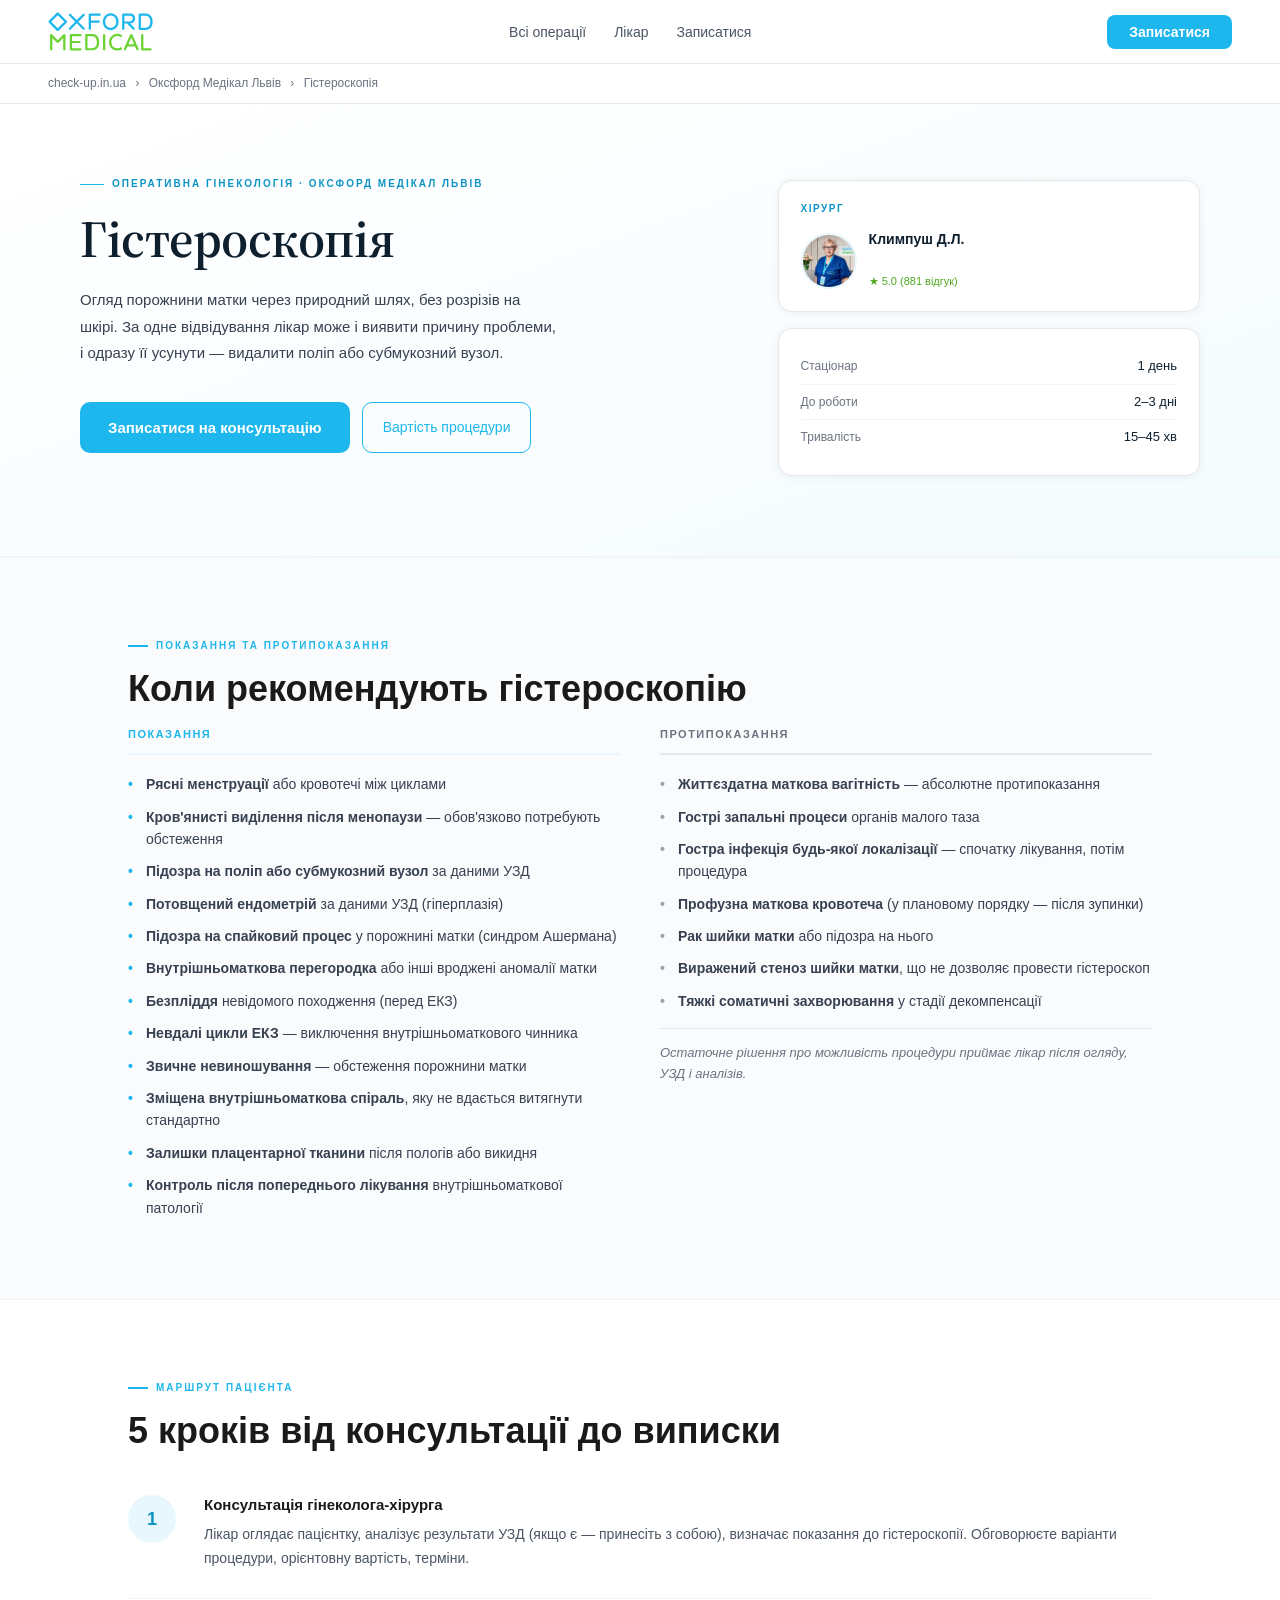
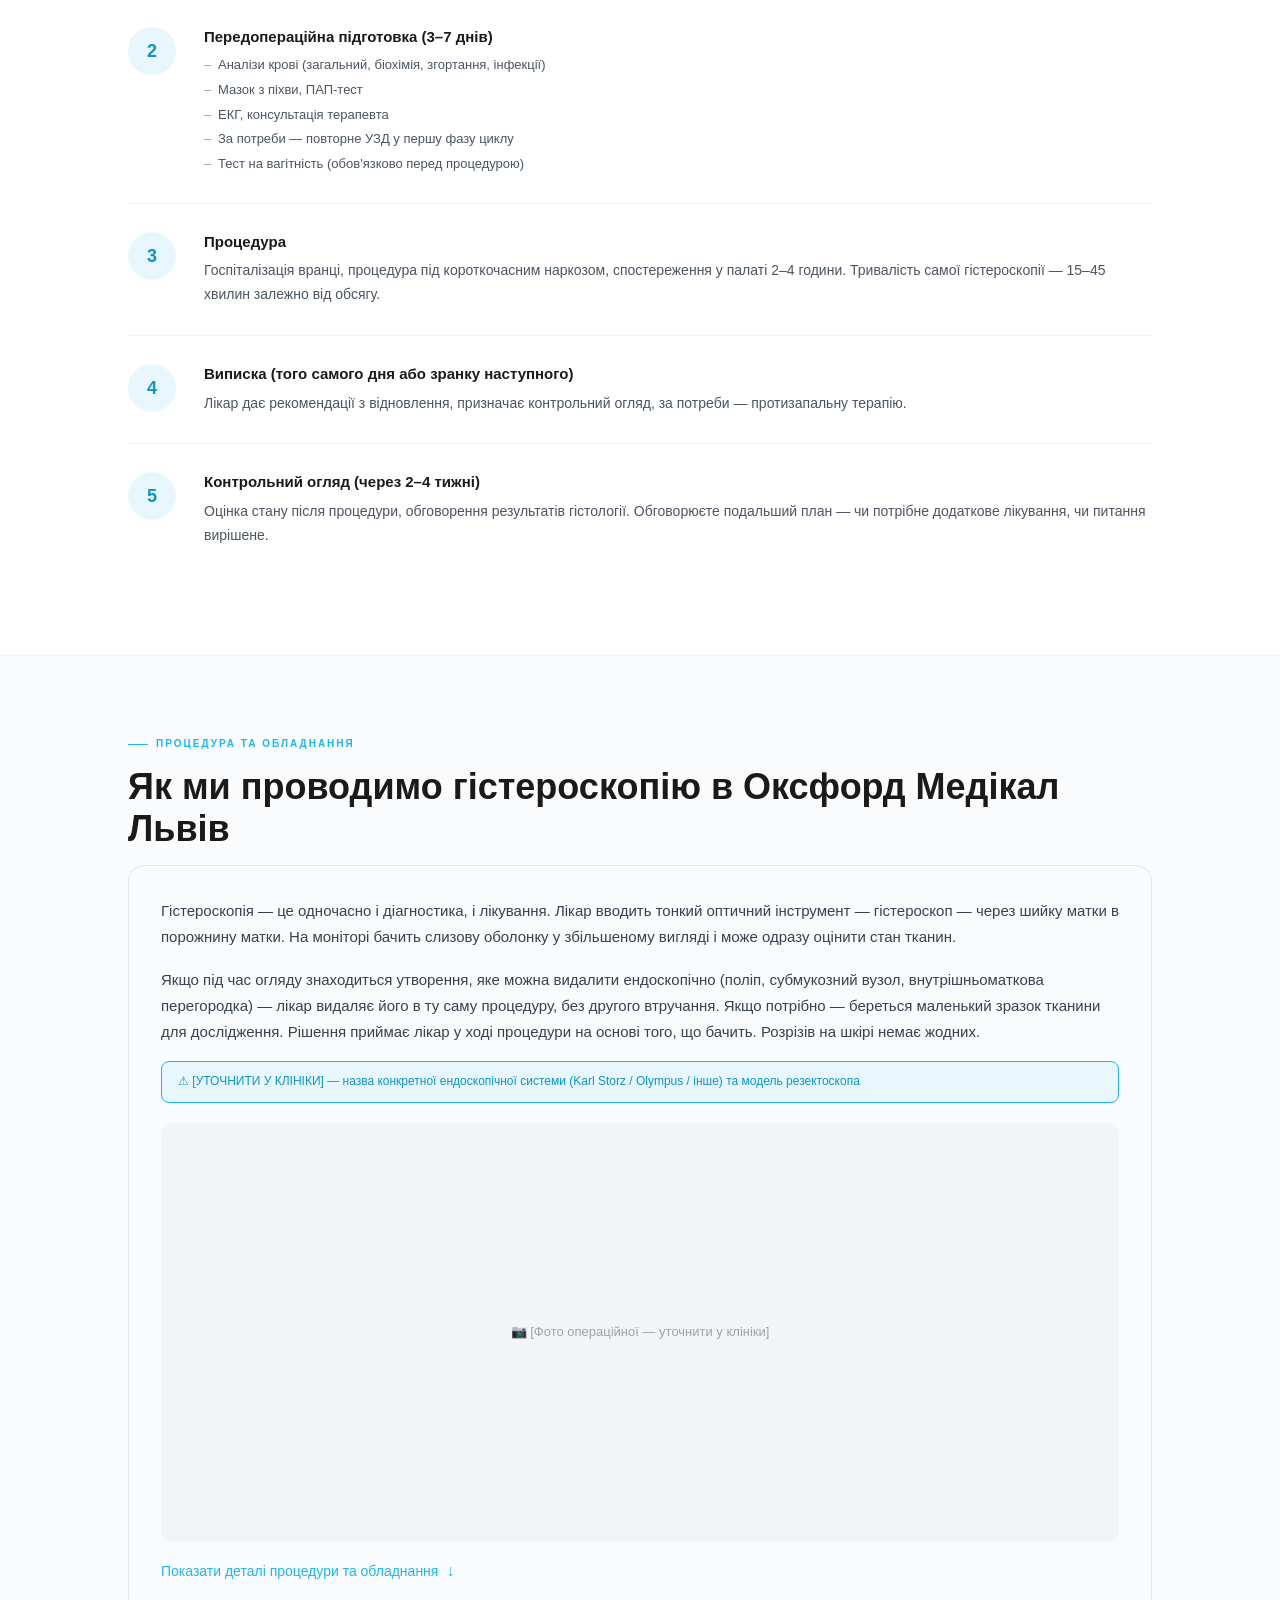
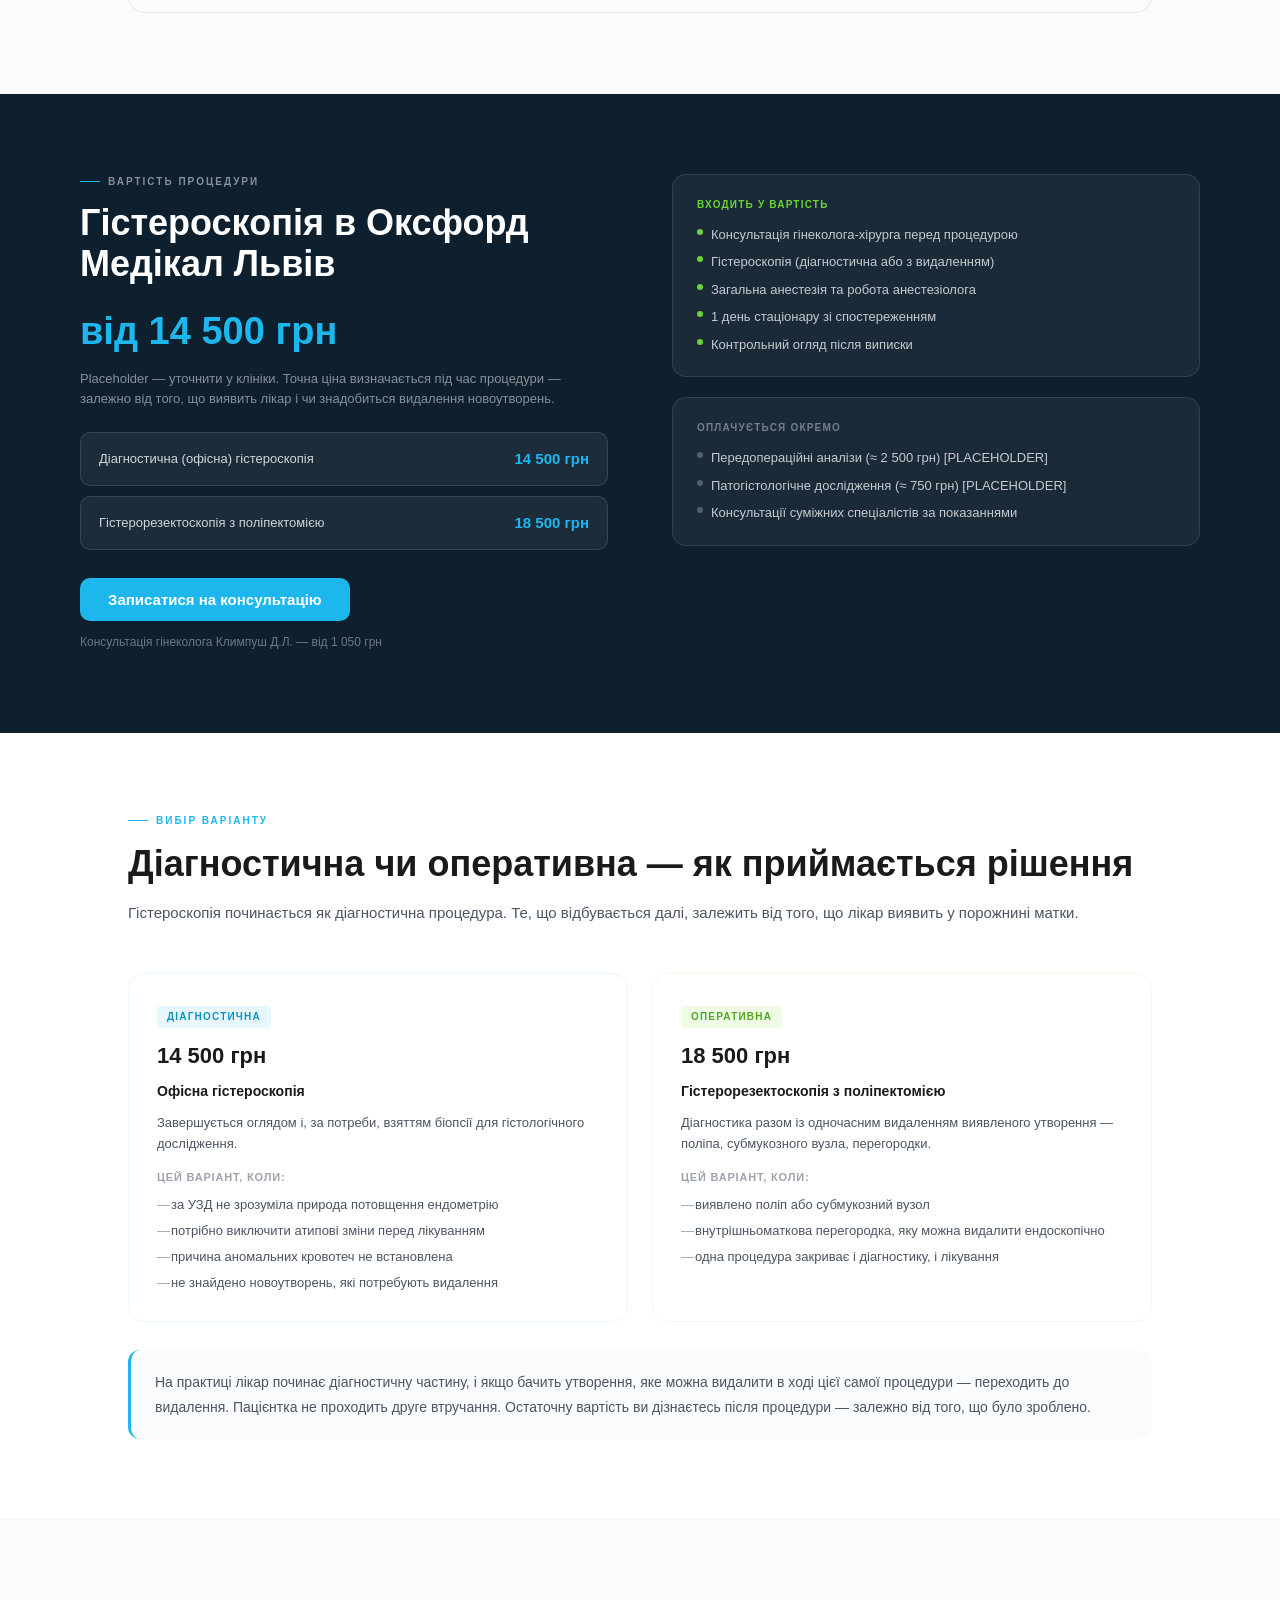
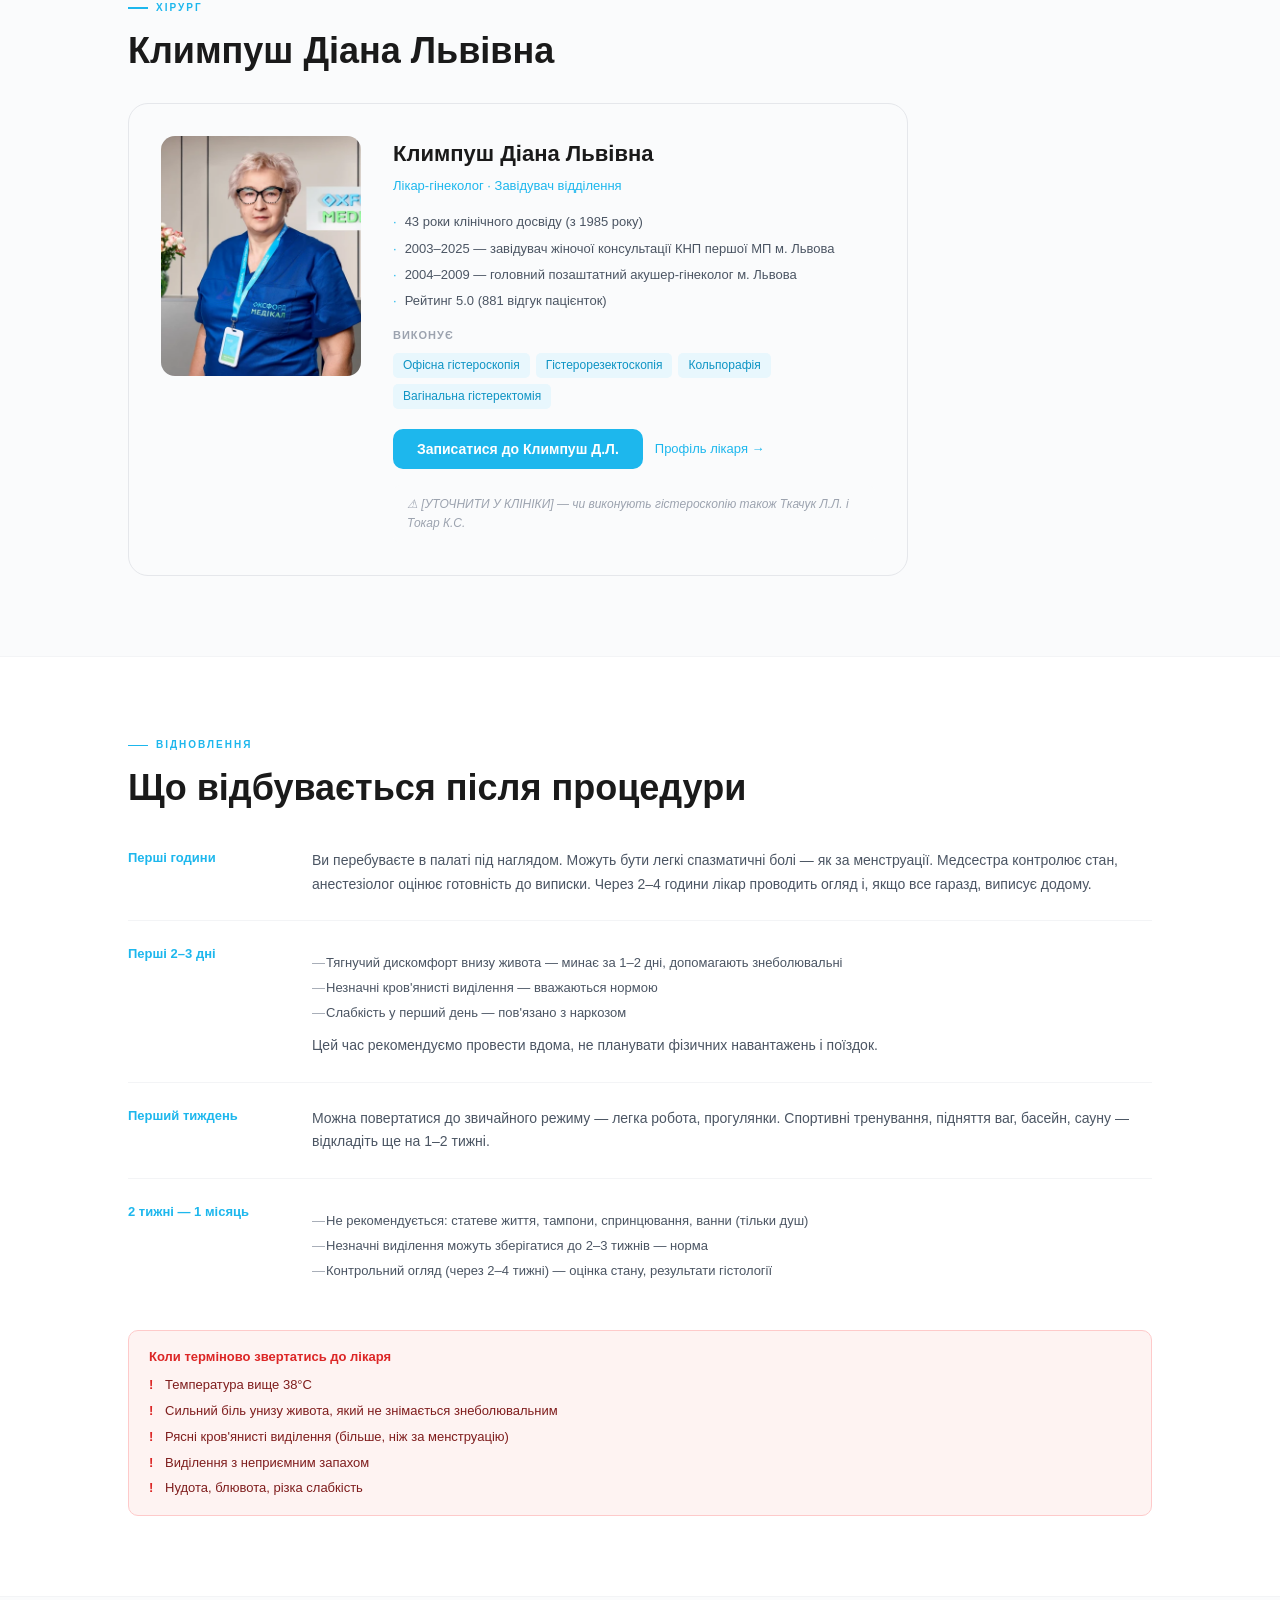
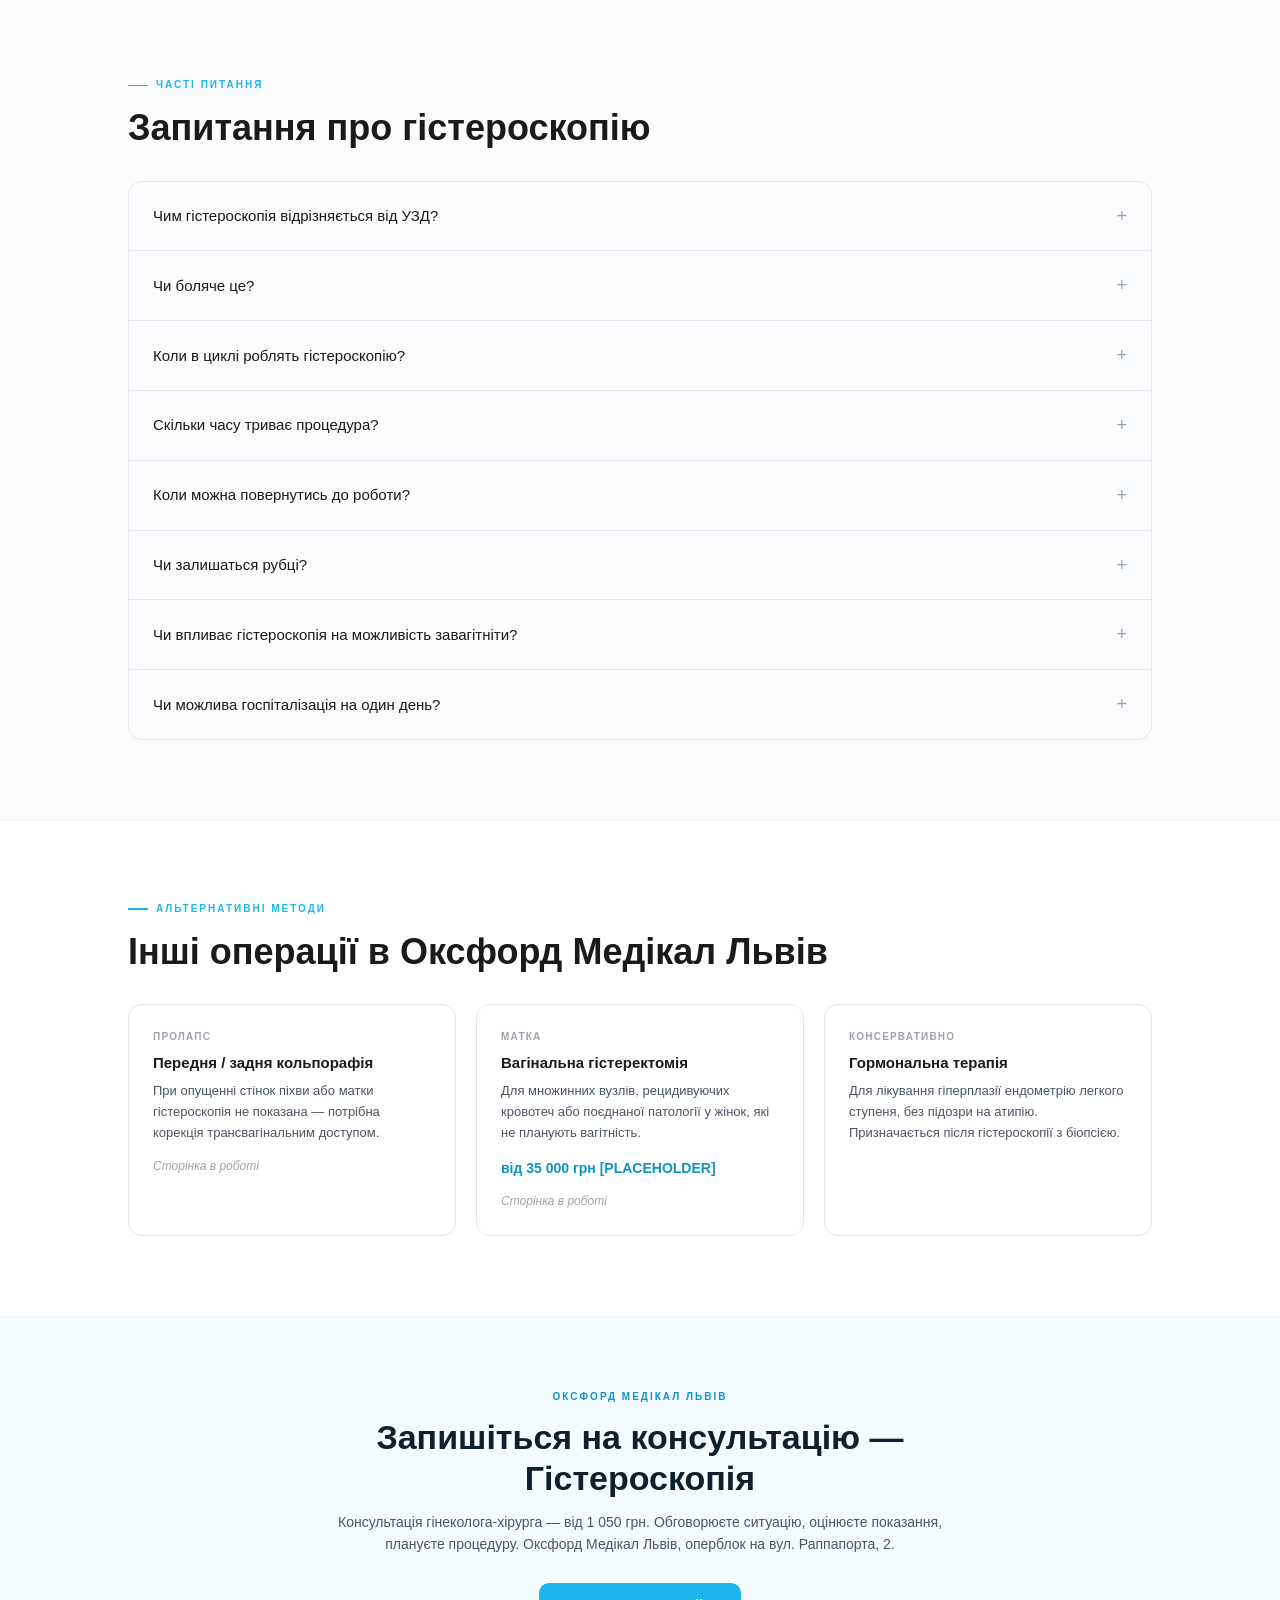
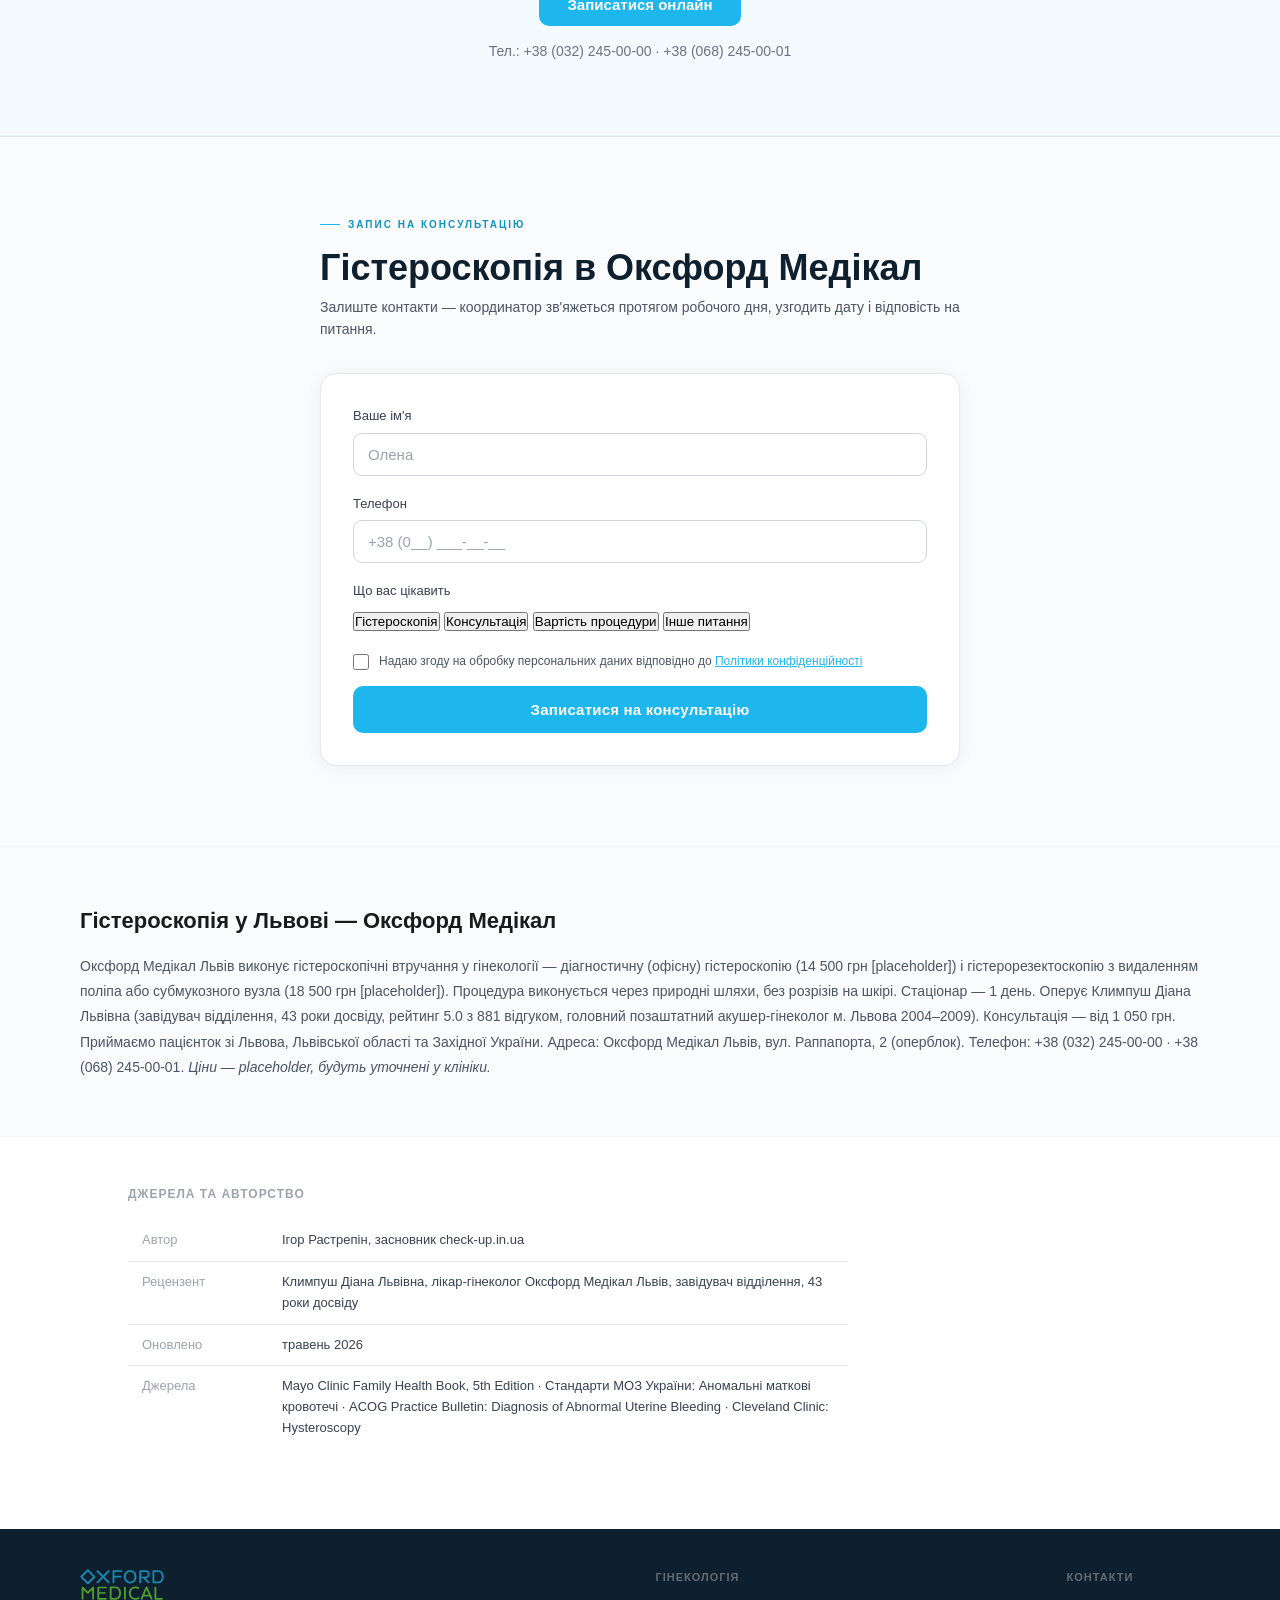
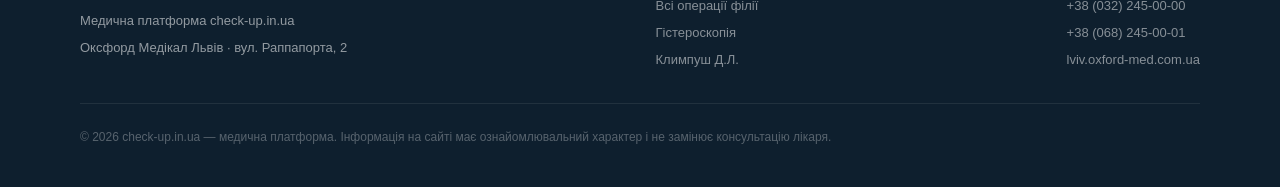
==== commit 49000c96: "hotfix: light hero, consent_given, OG tags, biopsiya text, hide draft notes - Replace dark hero with" ====
--- a/lviv/gisteroskopia/index.html
+++ b/lviv/gisteroskopia/index.html
@@ -6,6 +6,17 @@
 <title>Гістероскопія у Львові — Оксфорд Медікал, від 14 500 грн</title>
 <meta name="description" content="Діагностична та оперативна гістероскопія в Оксфорд Медікал Львів. Видалення поліпів і субмукозних вузлів без розрізів на шкірі. Від 14 500 грн. Лікар вищої кваліфікації, 43 роки досвіду. Запис на консультацію онлайн."/>
 <link rel="canonical" href="https://oxford-med.check-up.in.ua/lviv/gisteroskopia"/>
+<meta property="og:title" content="Гістероскопія у Львові — Оксфорд Медікал, від 14 500 грн"/>
+<meta property="og:description" content="Діагностична та оперативна гістероскопія в Оксфорд Медікал Львів. Без розрізів. Від 14 500 грн. Лікар 43 роки досвіду."/>
+<meta property="og:image" content="https://oxford-med.check-up.in.ua/og/og-default-oxford-med.png"/>
+<meta property="og:url" content="https://oxford-med.check-up.in.ua/lviv/gisteroskopia"/>
+<meta property="og:type" content="article"/>
+<meta property="og:site_name" content="Оксфорд Медікал · check-up.in.ua"/>
+<meta property="og:locale" content="uk_UA"/>
+<meta name="twitter:card" content="summary_large_image"/>
+<meta name="twitter:title" content="Гістероскопія у Львові — Оксфорд Медікал, від 14 500 грн"/>
+<meta name="twitter:description" content="Видалення поліпів без розрізів. Оперблок на вул. Раппапорта 2, Львів."/>
+<meta name="twitter:image" content="https://oxford-med.check-up.in.ua/og/og-default-oxford-med.png"/>
 <script type="application/ld+json">
 [
   {
@@ -27,7 +38,7 @@
     "@context":"https://schema.org",
     "@type":"FAQPage",
     "mainEntity":[
-      {"@type":"Question","name":"Чим гістероскопія відрізняється від УЗД?","acceptedAnswer":{"@type":"Answer","text":"УЗД показує зовнішні контури порожнини матки через стінку органу. Гістероскопія — пряма візуалізація: лікар бачить слизову оболонку через тонкий оптичний інструмент. Це точніше і дозволяє одразу взяти біопсію або видалити новоутворення."}},
+      {"@type":"Question","name":"Чим гістероскопія відрізняється від УЗД?","acceptedAnswer":{"@type":"Answer","text":"УЗД показує зовнішні контури порожнини матки через стінку органу. Гістероскопія — пряма візуалізація: лікар бачить слизову оболонку через тонкий оптичний інструмент. Це точніше і дозволяє одразу провести точну діагностику або видалити утворення."}},
       {"@type":"Question","name":"Чи боляче це?","acceptedAnswer":{"@type":"Answer","text":"Процедура проводиться під короткочасним внутрішньовенним наркозом. Ви засинаєте, потім прокидаєтесь у палаті — без болю. Після процедури можливий легкий дискомфорт, як за менструації, який минає за 1-2 дні."}},
       {"@type":"Question","name":"Скільки часу триває процедура?","acceptedAnswer":{"@type":"Answer","text":"Діагностична гістероскопія — 15-20 хвилин. Гістероскопія з видаленням поліпа або вузла — 30-45 хвилин залежно від обсягу. Разом зі спостереженням у палаті — 4-6 годин від моменту прибуття в клініку."}},
       {"@type":"Question","name":"Коли можна повернутись до роботи?","acceptedAnswer":{"@type":"Answer","text":"Через 2-3 дні, якщо робота не пов'язана з фізичним навантаженням. Фізична робота, спорт, басейн — через 2 тижні."}}
@@ -69,33 +80,33 @@
 .breadcrumb-nav-top span{margin:0 6px}
 
 /* HERO */
-.hero-dark{background:var(--ink);padding:72px 48px 80px}
+.hero-dark{background:linear-gradient(160deg,#fff 0%,var(--ox-cyan-pale) 100%);border-bottom:1px solid var(--ox-cyan-light);padding:72px 48px 80px}
 .hero-grid{max-width:1120px;margin:0 auto;display:grid;grid-template-columns:1.2fr 0.8fr;gap:64px;align-items:start}
-.hero-eyebrow{font-size:10px;font-weight:600;letter-spacing:2px;text-transform:uppercase;color:rgba(255,255,255,.55);margin-bottom:18px;display:flex;align-items:center;gap:8px}
+.hero-eyebrow{font-size:10px;font-weight:600;letter-spacing:2px;text-transform:uppercase;color:var(--ox-cyan-dark);margin-bottom:18px;display:flex;align-items:center;gap:8px}
 .hero-eyebrow::before{content:'';width:24px;height:1px;background:var(--ox-cyan);flex-shrink:0}
-.hero-h1{font-family:'Source Serif 4',serif;font-style:normal;font-weight:600;font-size:52px;color:#fff;line-height:1.1;margin-bottom:20px;letter-spacing:-.5px}
-.hero-sub{font-size:15px;color:rgba(255,255,255,.75);line-height:1.75;margin-bottom:36px;max-width:480px}
+.hero-h1{font-family:'Source Serif 4',serif;font-style:normal;font-weight:600;font-size:52px;color:var(--ink);line-height:1.1;margin-bottom:20px;letter-spacing:-.5px}
+.hero-sub{font-size:15px;color:var(--gray-700);line-height:1.75;margin-bottom:36px;max-width:480px}
 .hero-actions{display:flex;gap:12px;flex-wrap:wrap}
-.btn-primary-white{background:#fff;color:var(--ox-cyan);border:none;padding:13px 28px;border-radius:10px;font-size:15px;font-weight:600;cursor:pointer;font-family:'Fixel Text',sans-serif;transition:all .2s;text-decoration:none;display:inline-block}
-.btn-primary-white:hover{background:var(--ox-cyan-light);transform:translateY(-1px)}
-.btn-ghost-white{background:transparent;color:rgba(255,255,255,.85);border:1.5px solid rgba(255,255,255,.3);padding:13px 20px;border-radius:10px;font-size:14px;font-weight:500;cursor:pointer;font-family:'Fixel Text',sans-serif;transition:all .2s;text-decoration:none;display:inline-block}
-.btn-ghost-white:hover{border-color:rgba(255,255,255,.65);color:#fff}
+.btn-primary-white{background:var(--ox-cyan);color:#fff;border:none;padding:13px 28px;border-radius:10px;font-size:15px;font-weight:600;cursor:pointer;font-family:'Fixel Text',sans-serif;transition:all .2s;text-decoration:none;display:inline-block}
+.btn-primary-white:hover{background:var(--ox-cyan-dark);transform:translateY(-1px)}
+.btn-ghost-white{background:transparent;color:var(--ox-cyan);border:1.5px solid var(--ox-cyan);padding:13px 20px;border-radius:10px;font-size:14px;font-weight:500;cursor:pointer;font-family:'Fixel Text',sans-serif;transition:all .2s;text-decoration:none;display:inline-block}
+.btn-ghost-white:hover{border-color:var(--ox-cyan-dark);color:var(--ox-cyan-dark)}
 
 /* HERO RIGHT */
 .hero-right{display:flex;flex-direction:column;gap:16px;margin-top:4px}
-.hero-surgeon-card{background:rgba(255,255,255,.08);border:1px solid rgba(255,255,255,.15);border-radius:14px;padding:20px 22px}
-.hero-surgeon-label{font-size:10px;font-weight:600;letter-spacing:1.5px;text-transform:uppercase;color:var(--ox-cyan);margin-bottom:14px}
+.hero-surgeon-card{background:#fff;border:1.5px solid var(--gray-200);box-shadow:0 1px 8px rgba(0,0,0,.06);border-radius:14px;padding:20px 22px}
+.hero-surgeon-label{font-size:10px;font-weight:600;letter-spacing:1.5px;text-transform:uppercase;color:var(--ox-cyan-dark);margin-bottom:14px}
 .surgeon-mini{display:flex;align-items:center;gap:12px}
-.surgeon-mini-avatar{width:56px;height:56px;border-radius:50%;border:2px solid rgba(255,255,255,.25);overflow:hidden;flex-shrink:0;background:var(--ink-soft)}
+.surgeon-mini-avatar{width:56px;height:56px;border-radius:50%;border:2px solid var(--ox-cyan-light);overflow:hidden;flex-shrink:0;background:var(--gray-100)}
 .surgeon-mini-avatar img{width:100%;height:100%;object-fit:cover;object-position:center top}
-.surgeon-mini-name{font-size:14px;font-weight:600;color:#fff;line-height:1.2}
+.surgeon-mini-name{font-size:14px;font-weight:600;color:var(--ink);line-height:1.2}
 .surgeon-mini-role{font-size:12px;color:rgba(255,255,255,.55);margin-top:2px}
-.surgeon-mini-rating{font-size:11px;color:var(--ox-green);margin-top:4px;font-weight:500}
-.hero-metrics{background:rgba(255,255,255,.08);border:1px solid rgba(255,255,255,.15);border-radius:14px;padding:20px 22px}
-.metric-row{display:flex;justify-content:space-between;align-items:baseline;padding:7px 0;border-bottom:1px solid rgba(255,255,255,.08)}
+.surgeon-mini-rating{font-size:11px;color:var(--ox-green-dark);margin-top:4px;font-weight:500}
+.hero-metrics{background:#fff;border:1.5px solid var(--gray-200);border-radius:14px;padding:20px 22px;box-shadow:0 1px 8px rgba(0,0,0,.06)}
+.metric-row{display:flex;justify-content:space-between;align-items:baseline;padding:7px 0;border-bottom:1px solid var(--gray-100)}
 .metric-row:last-child{border-bottom:none}
-.metric-label{font-size:12px;color:rgba(255,255,255,.45)}
-.metric-value{font-size:13px;color:#fff;font-weight:500}
+.metric-label{font-size:12px;color:var(--gray-500)}
+.metric-value{font-size:13px;color:var(--ink);font-weight:500}
 
 /* SECTION */
 .section{max-width:1120px;margin:0 auto;padding:80px 48px}
@@ -252,40 +263,40 @@
 .alt-card-soon{font-size:12px;color:var(--gray-400);font-style:italic}
 
 /* CTA BANNER */
-.cta-banner{background:var(--ink);padding:72px 48px;text-align:center}
+.cta-banner{background:var(--ox-cyan-pale);border-top:1px solid var(--ox-cyan-light);border-bottom:1px solid var(--ox-cyan-light);padding:72px 48px;text-align:center}
 .cta-banner-inner{max-width:640px;margin:0 auto}
-.cta-banner-eyebrow{font-size:10px;font-weight:600;letter-spacing:2px;text-transform:uppercase;color:rgba(255,255,255,.5);margin-bottom:12px}
-.cta-banner-title{font-family:'Fixel Display',sans-serif;font-size:34px;font-weight:600;color:#fff;margin-bottom:12px;line-height:1.2}
-.cta-banner-sub{font-size:14px;color:rgba(255,255,255,.6);margin-bottom:28px;line-height:1.6}
-.cta-banner-phone{font-size:14px;color:rgba(255,255,255,.4);margin-top:14px}
+.cta-banner-eyebrow{font-size:10px;font-weight:600;letter-spacing:2px;text-transform:uppercase;color:var(--ox-cyan-dark);margin-bottom:12px}
+.cta-banner-title{font-family:'Fixel Display',sans-serif;font-size:34px;font-weight:600;color:var(--ink);margin-bottom:12px;line-height:1.2}
+.cta-banner-sub{font-size:14px;color:var(--gray-600);margin-bottom:28px;line-height:1.6}
+.cta-banner-phone{font-size:14px;color:var(--gray-500);margin-top:14px}
 
 /* INLINE FORM */
-.inline-form-section{background:var(--ink-soft);padding:80px 48px}
+.inline-form-section{background:var(--gray-50);padding:80px 48px;border-top:1px solid var(--gray-200)}
 .inline-form-inner{max-width:640px;margin:0 auto}
-.inline-form-eyebrow{font-size:10px;font-weight:600;letter-spacing:2px;text-transform:uppercase;color:rgba(255,255,255,.5);margin-bottom:14px;display:flex;align-items:center;gap:8px}
-.inline-form-eyebrow::before{content:'';width:20px;height:1px;background:var(--ox-cyan);flex-shrink:0}
-.inline-form-title{font-family:'Fixel Display',sans-serif;font-size:36px;font-weight:600;color:#fff;margin-bottom:8px;line-height:1.15}
-.inline-form-sub{font-size:14px;color:rgba(255,255,255,.6);margin-bottom:32px;line-height:1.6}
-.if-form{background:rgba(255,255,255,.06);border:1px solid rgba(255,255,255,.15);border-radius:16px;padding:32px}
+.inline-form-eyebrow{font-size:10px;font-weight:600;letter-spacing:2px;text-transform:uppercase;color:var(--ox-cyan-dark);margin-bottom:14px;display:flex;align-items:center;gap:8px}
+.inline-form-eyebrow::before{content:'';width:20px;height:1.5px;background:var(--ox-cyan);flex-shrink:0}
+.inline-form-title{font-family:'Fixel Display',sans-serif;font-size:36px;font-weight:600;color:var(--ink);margin-bottom:8px;line-height:1.15}
+.inline-form-sub{font-size:14px;color:var(--gray-600);margin-bottom:32px;line-height:1.6}
+.if-form{background:#fff;border:1.5px solid var(--gray-200);border-radius:16px;padding:32px;box-shadow:0 2px 16px rgba(0,0,0,.06)}
 .if-field{margin-bottom:18px}
-.if-field label{display:block;font-size:13px;font-weight:500;color:rgba(255,255,255,.7);margin-bottom:6px}
-.if-field input,.if-field select{width:100%;padding:12px 14px;border:1.5px solid rgba(255,255,255,.2);border-radius:9px;font-family:'Fixel Text',sans-serif;font-size:15px;color:#fff;background:rgba(255,255,255,.08);outline:none;transition:border-color .15s;box-sizing:border-box}
-.if-field input::placeholder{color:rgba(255,255,255,.35)}
+.if-field label{display:block;font-size:13px;font-weight:500;color:var(--gray-700);margin-bottom:6px}
+.if-field input,.if-field select{width:100%;padding:12px 14px;border:1.5px solid var(--gray-300);border-radius:9px;font-family:'Fixel Text',sans-serif;font-size:15px;color:var(--ink);background:#fff;outline:none;transition:border-color .15s;box-sizing:border-box}
+.if-field input::placeholder{color:var(--gray-400)}
 .if-field input:focus,.if-field select:focus{border-color:var(--ox-cyan)}
-.if-field select{cursor:pointer;appearance:none;background-image:url("data:image/svg+xml,%3Csvg xmlns='http://www.w3.org/2000/svg' width='16' height='16' viewBox='0 0 24 24' fill='none' stroke='rgba(255,255,255,.5)' stroke-width='2'%3E%3Cpolyline points='6 9 12 15 18 9'/%3E%3C/svg%3E");background-repeat:no-repeat;background-position:right 12px center}
-.if-field select option{background:#0E1F2E;color:#fff}
+.if-field select{cursor:pointer;appearance:none;background-image:url("data:image/svg+xml,%3Csvg xmlns='http://www.w3.org/2000/svg' width='16' height='16' viewBox='0 0 24 24' fill='none' stroke='%236b7280' stroke-width='2'%3E%3Cpolyline points='6 9 12 15 18 9'/%3E%3C/svg%3E");background-repeat:no-repeat;background-position:right 12px center}
+.if-field select option{background:#fff;color:var(--ink)}
 .if-field input.if-err{border-color:#fca5a5}
 .if-ferr{color:#fca5a5;font-size:11px;margin-top:4px;display:none}
-.if-consent{display:flex;align-items:flex-start;gap:10px;margin:16px 0;font-size:12px;color:rgba(255,255,255,.6);line-height:1.5;cursor:pointer}
+.if-consent{display:flex;align-items:flex-start;gap:10px;margin:16px 0;font-size:12px;color:var(--gray-600);line-height:1.5;cursor:pointer}
 .if-consent input{margin-top:2px;flex-shrink:0;cursor:pointer;width:16px;height:16px;accent-color:var(--ox-cyan)}
-.if-consent a{color:rgba(255,255,255,.75);text-decoration:underline}
+.if-consent a{color:var(--ox-cyan);text-decoration:underline}
 .if-honey{display:none}
 .if-submit{width:100%;background:var(--ox-cyan);border:none;border-radius:10px;padding:15px;font-family:'Fixel Text',sans-serif;font-size:15px;font-weight:600;color:#fff;cursor:pointer;transition:background .2s;letter-spacing:.2px}
 .if-submit:hover{background:var(--ox-cyan-dark)}
 .if-success{display:none;text-align:center;padding:40px 20px}
 .if-success-icon{font-size:48px;color:var(--ox-green);margin-bottom:16px}
-.if-success-title{font-family:'Fixel Display',sans-serif;font-size:22px;color:#fff;margin-bottom:8px}
-.if-success-sub{font-size:14px;color:rgba(255,255,255,.6)}
+.if-success-title{font-family:'Fixel Display',sans-serif;font-size:22px;color:var(--ink);margin-bottom:8px}
+.if-success-sub{font-size:14px;color:var(--gray-600)}
 
 /* GEO + EEAT */
 .geo-block{background:var(--gray-50);border-top:1px solid var(--gray-100);border-bottom:1px solid var(--gray-100);padding:56px 48px}
@@ -320,6 +331,18 @@
   .recovery-item{grid-template-columns:1fr}
 }
 </style>
+
+<script>
+// Hide draft/placeholder notes on production
+(function(){
+  var isProd = location.hostname === 'oxford-med.check-up.in.ua';
+  if(isProd){
+    var style = document.createElement('style');
+    style.textContent = '.placeholder-note,.draft-note{display:none!important}';
+    document.head.appendChild(style);
+  }
+})();
+</script>
 </head>
 <body>
 
@@ -486,7 +509,7 @@
     <div class="expand-block">
       <div class="expand-preview">
         <p>Гістероскопія — це одночасно і діагностика, і лікування. Лікар вводить тонкий оптичний інструмент — гістероскоп — через шийку матки в порожнину матки. На моніторі бачить слизову оболонку у збільшеному вигляді і може одразу оцінити стан тканин.</p>
-        <p>Якщо під час огляду знаходиться утворення, яке можна видалити ендоскопічно (поліп, субмукозний вузол, внутрішньоматкова перегородка) — лікар видаляє його в ту саму процедуру, без другого втручання. Якщо утворення немає, береться біопсія для гістологічного дослідження. Розрізів на шкірі немає жодних.</p>
+        <p>Якщо під час огляду знаходиться утворення, яке можна видалити ендоскопічно (поліп, субмукозний вузол, внутрішньоматкова перегородка) — лікар видаляє його в ту саму процедуру, без другого втручання. Якщо потрібно — береться маленький зразок тканини для дослідження. Рішення приймає лікар у ході процедури на основі того, що бачить. Розрізів на шкірі немає жодних.</p>
         <div class="placeholder-note">⚠ [УТОЧНИТИ У КЛІНІКИ] — назва конкретної ендоскопічної системи (Karl Storz / Olympus / інше) та модель резектоскопа</div>
         <div class="expand-placeholder-img">📷 [Фото операційної — уточнити у клініки]</div>
         <button class="expand-toggle" onclick="toggleExpand(this)">
@@ -498,7 +521,7 @@
         <div class="expand-inner">
           <p>Процедура починається з розширення шийки матки — делікатно, щоб не травмувати тканини. Потім у порожнину матки подається стерильна рідина (фізіологічний розчин) — це розправляє стінки матки й дозволяє побачити всю поверхню ендометрію. Паралельно система промивання очищає операційне поле від крові та слизу.</p>
           <p>Огляд починається з устя цервікального каналу й продовжується до дна матки та устів маткових труб. Лікар оцінює колір і структуру слизової, наявність новоутворень, деформації порожнини, рубцеві зміни, стан устів труб.</p>
-          <p>Якщо виявлено поліп або субмукозний вузол — через робочий канал гістероскопа вводиться різальна петля або щипці. Утворення видаляється прицільно, без травми сусідніх ділянок. Видалений матеріал направляється на патогістологічне дослідження — це обов'язковий крок, що підтверджує доброякісний характер і виключає атипові зміни.</p>
+          <p>Якщо виявлено поліп або субмукозний вузол — через робочий канал гістероскопа вводиться різальна петля або щипці. Утворення видаляється прицільно, без травми сусідніх ділянок. Видалений матеріал відправляється на дослідження — це стандартна частина процедури, що підтверджує доброякісний характер тканини.</p>
           <p>Процедура триває 15–45 хвилин залежно від обсягу. Анестезія — загальна короткочасна внутрішньовенна, стан пацієнтки контролюється анестезіологом протягом усієї процедури.</p>
           <hr class="equip-divider">
           <div class="equip-label">ОБЛАДНАННЯ ОПЕРАЦІЙНОЇ</div>
@@ -703,7 +726,7 @@
           <span>Чим гістероскопія відрізняється від УЗД?</span>
           <span class="faq-icon">+</span>
         </div>
-        <div class="faq-a">УЗД показує зовнішні контури порожнини матки через стінку органу. Гістероскопія — пряма візуалізація: лікар бачить слизову оболонку на власні очі через тонкий оптичний інструмент. Це точніше і дозволяє одразу взяти біопсію або видалити новоутворення.</div>
+        <div class="faq-a">УЗД показує зовнішні контури порожнини матки через стінку органу. Гістероскопія — пряма візуалізація: лікар бачить слизову оболонку на власні очі через тонкий оптичний інструмент. Це точніше і дозволяє одразу провести точну діагностику або видалити утворення.</div>
       </div>
       <div class="faq-item">
         <div class="faq-q" onclick="toggleFaq(this)">
@@ -979,7 +1002,7 @@
   if(!ok)return;
   const pill=document.querySelector('.if-pill.sel');
   const caseVal=pill?pill.dataset.val:'gisteroskopia';
-  fetch('/api/leads/oxfordmed',{method:'POST',headers:{'Content-Type':'application/json'},body:JSON.stringify({name,phone,case:caseVal,consent:true,source:'inline_form_gisteroskopia',clinic:'oxford-med-lviv',branch:'rappaporta'})})
+  fetch('/api/leads/oxfordmed',{method:'POST',headers:{'Content-Type':'application/json'},body:JSON.stringify({name,phone,case:caseVal,consent_given:true,source:'inline_form_gisteroskopia',clinic:'oxford-med-lviv',branch:'rappaporta'})})
     .catch(()=>{});
   document.getElementById('bookingForm').style.display='none';
   document.getElementById('bookingSuccess').style.display='block';
@@ -1006,7 +1029,7 @@
   const consent=document.getElementById('mconsent').checked;
   if(!name||!phone||!consent)return;
   const caseVal=document.getElementById('mcase').value;
-  fetch('/api/leads/oxfordmed',{method:'POST',headers:{'Content-Type':'application/json'},body:JSON.stringify({name,phone,case:caseVal,consent:true,source:'modal_gisteroskopia',clinic:'oxford-med-lviv',branch:'rappaporta'})})
+  fetch('/api/leads/oxfordmed',{method:'POST',headers:{'Content-Type':'application/json'},body:JSON.stringify({name,phone,case:caseVal,consent_given:true,source:'modal_gisteroskopia',clinic:'oxford-med-lviv',branch:'rappaporta'})})
     .catch(()=>{});
   document.getElementById('modalForm').style.display='none';
   document.getElementById('modalSuccess').style.display='block';
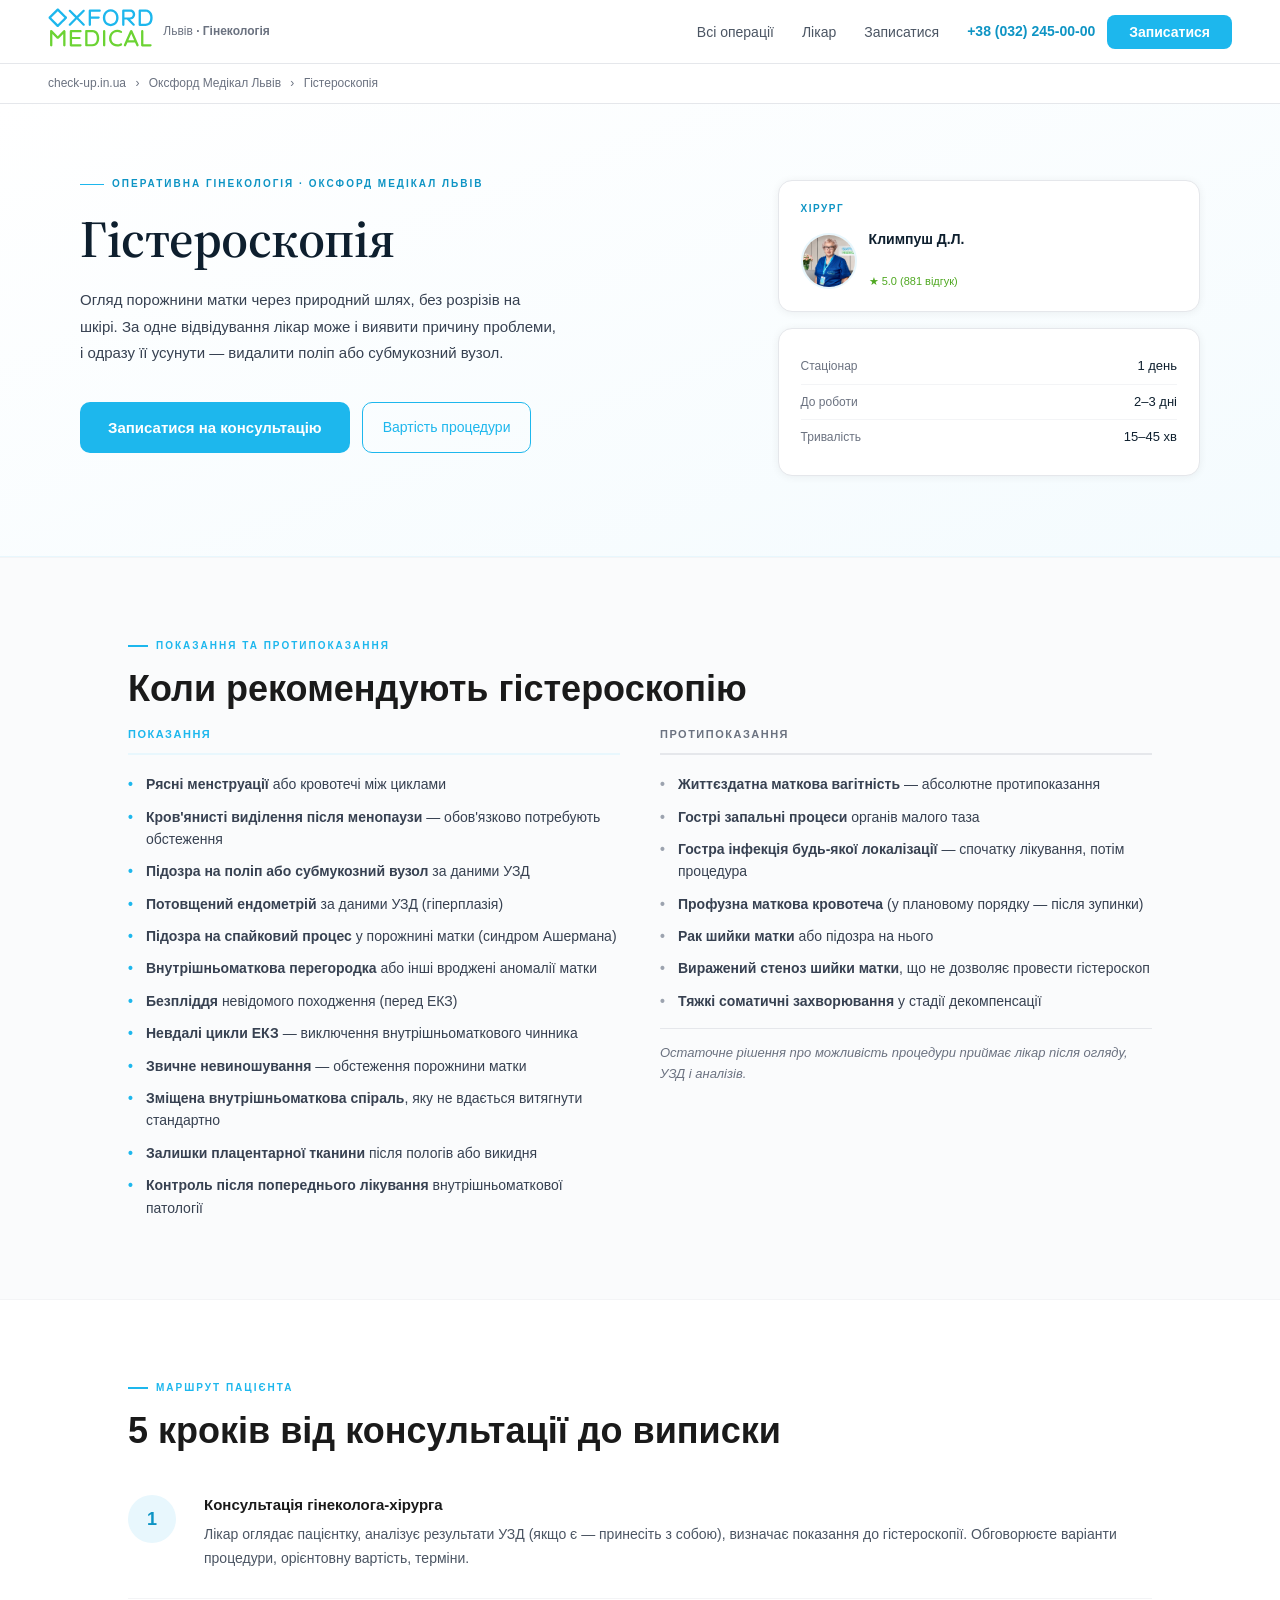
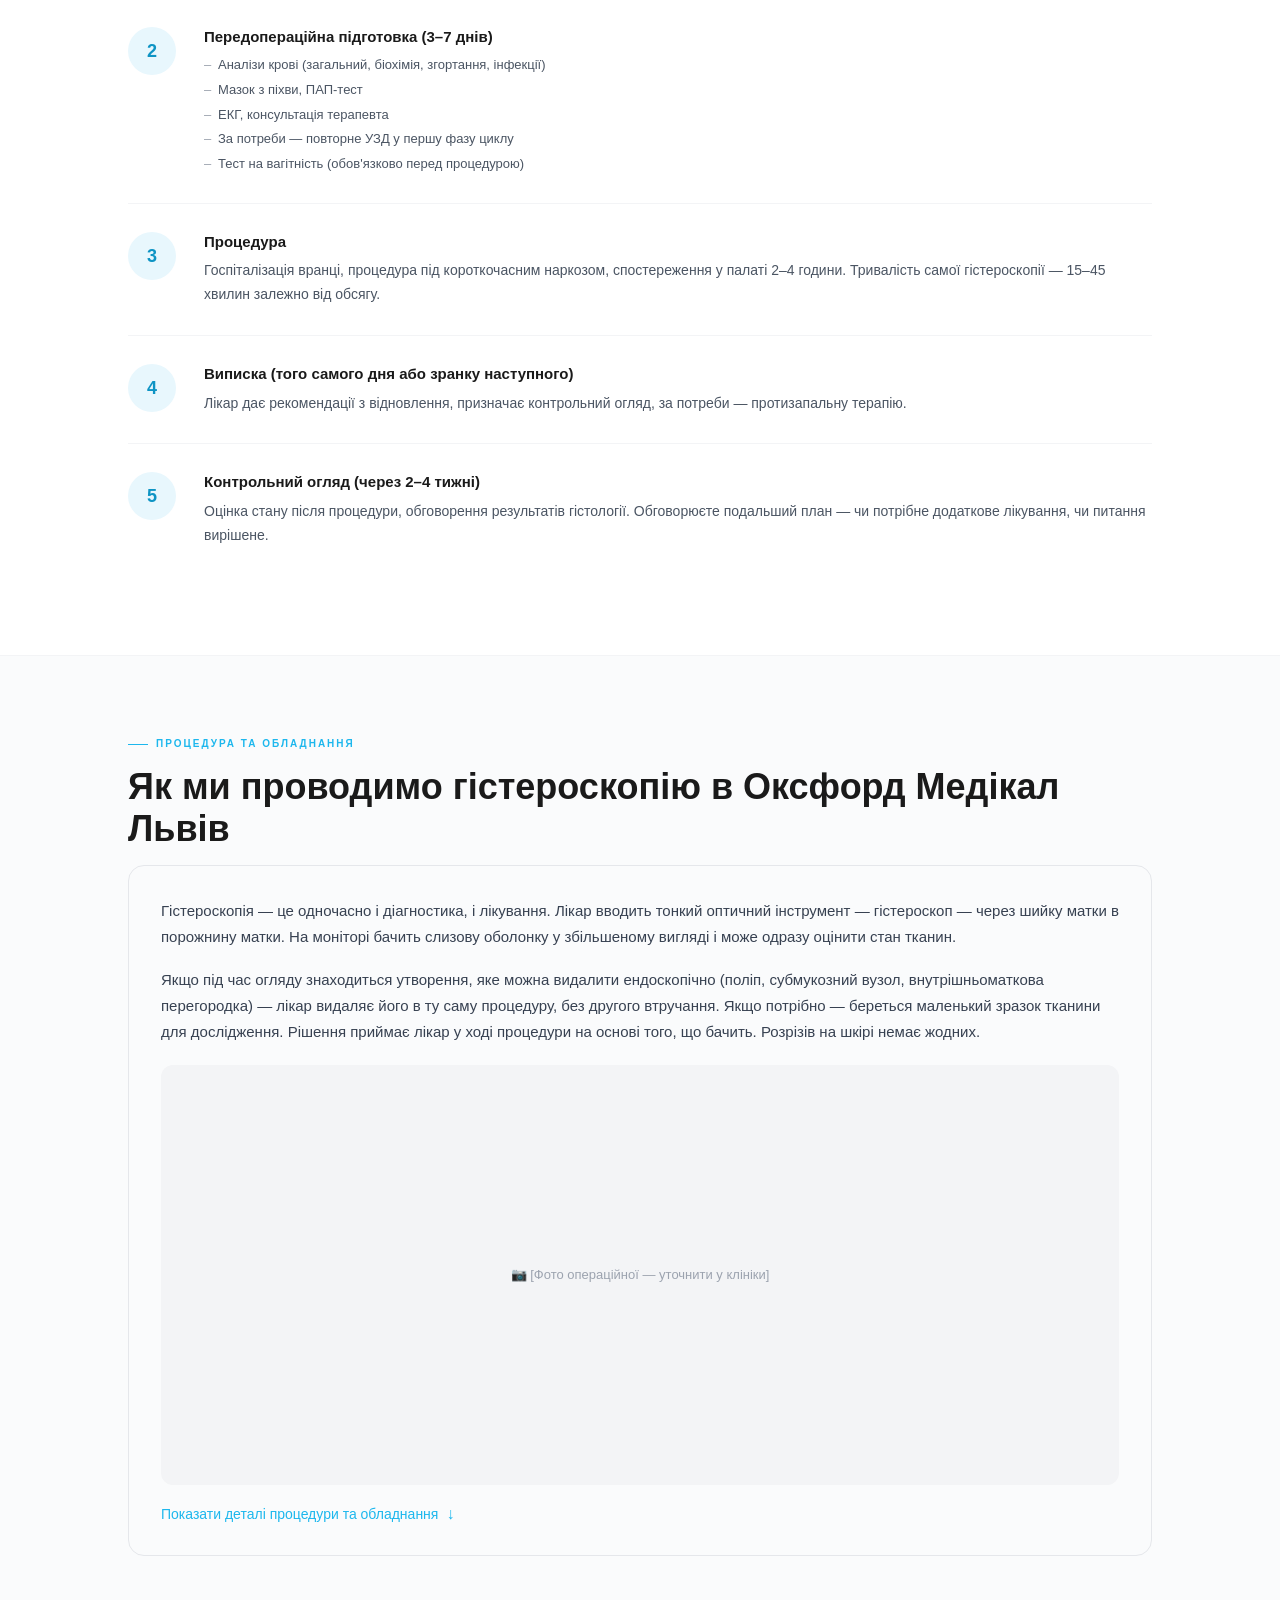
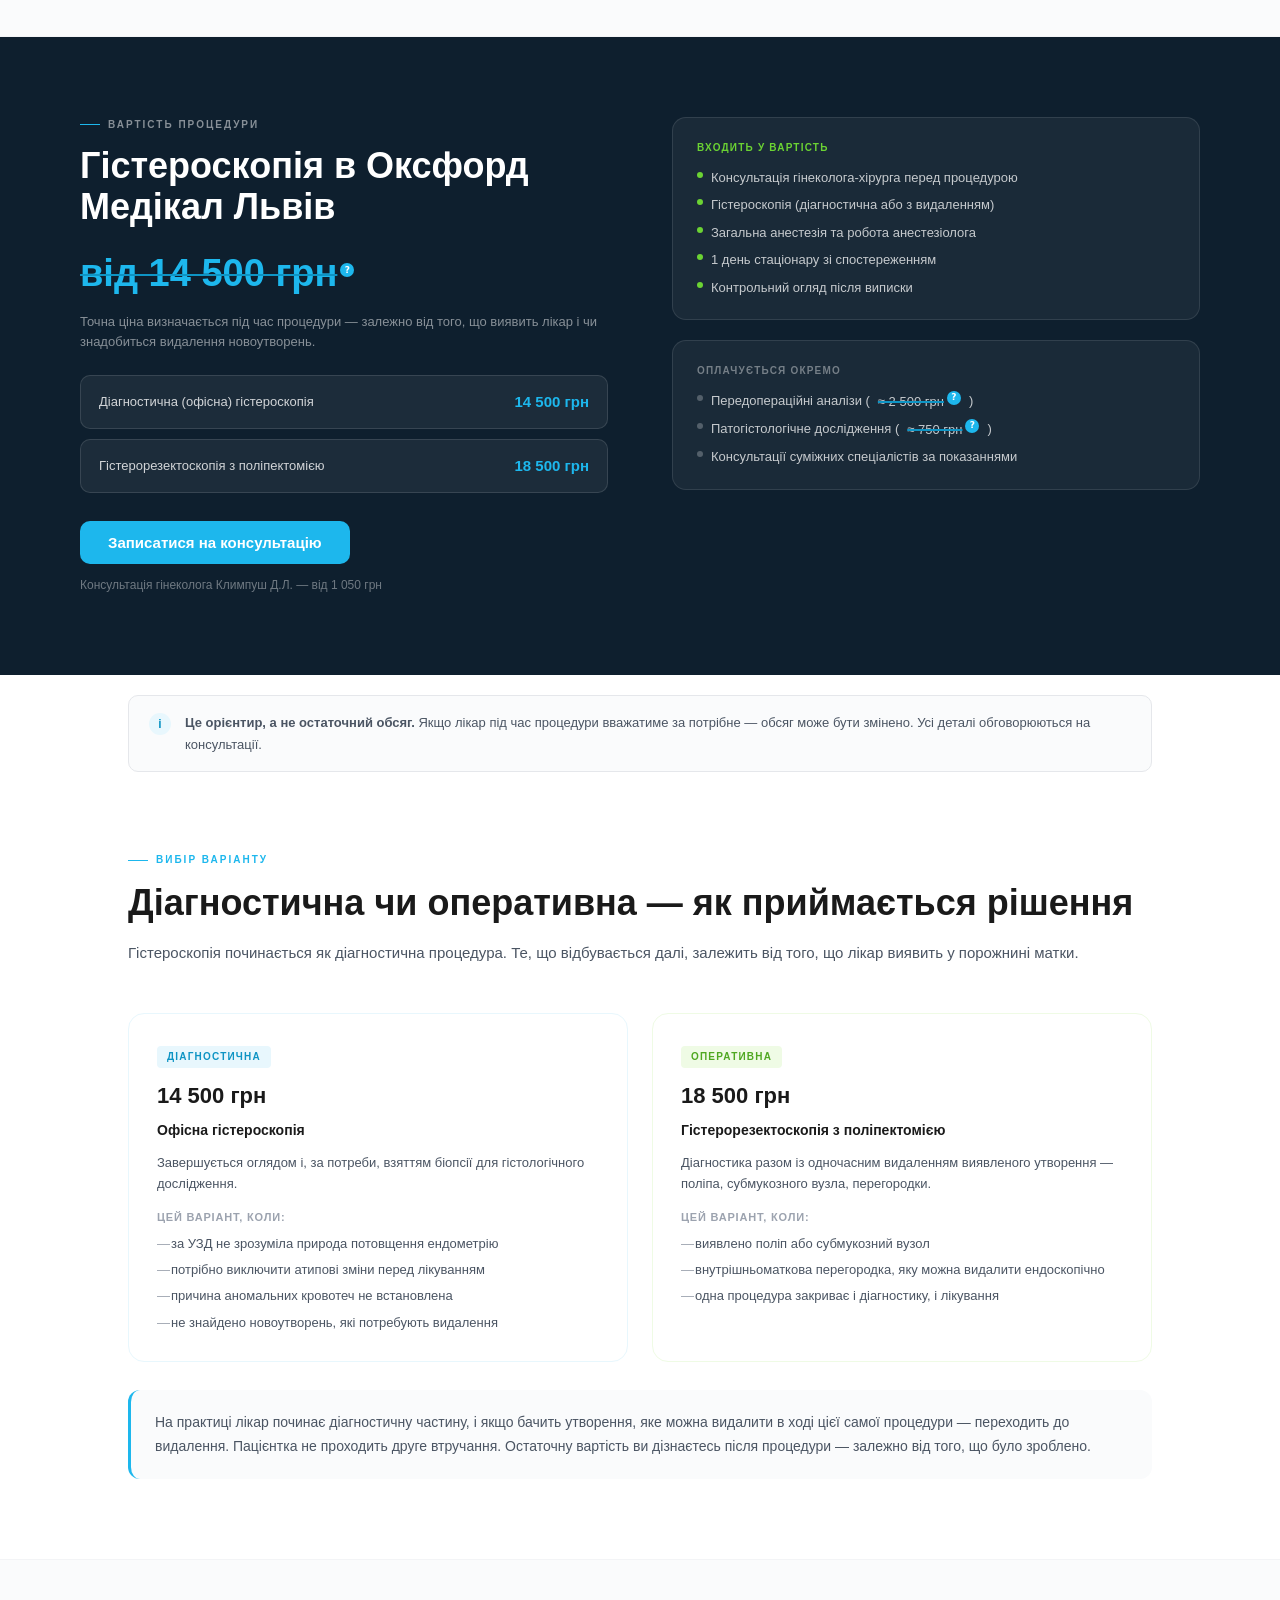
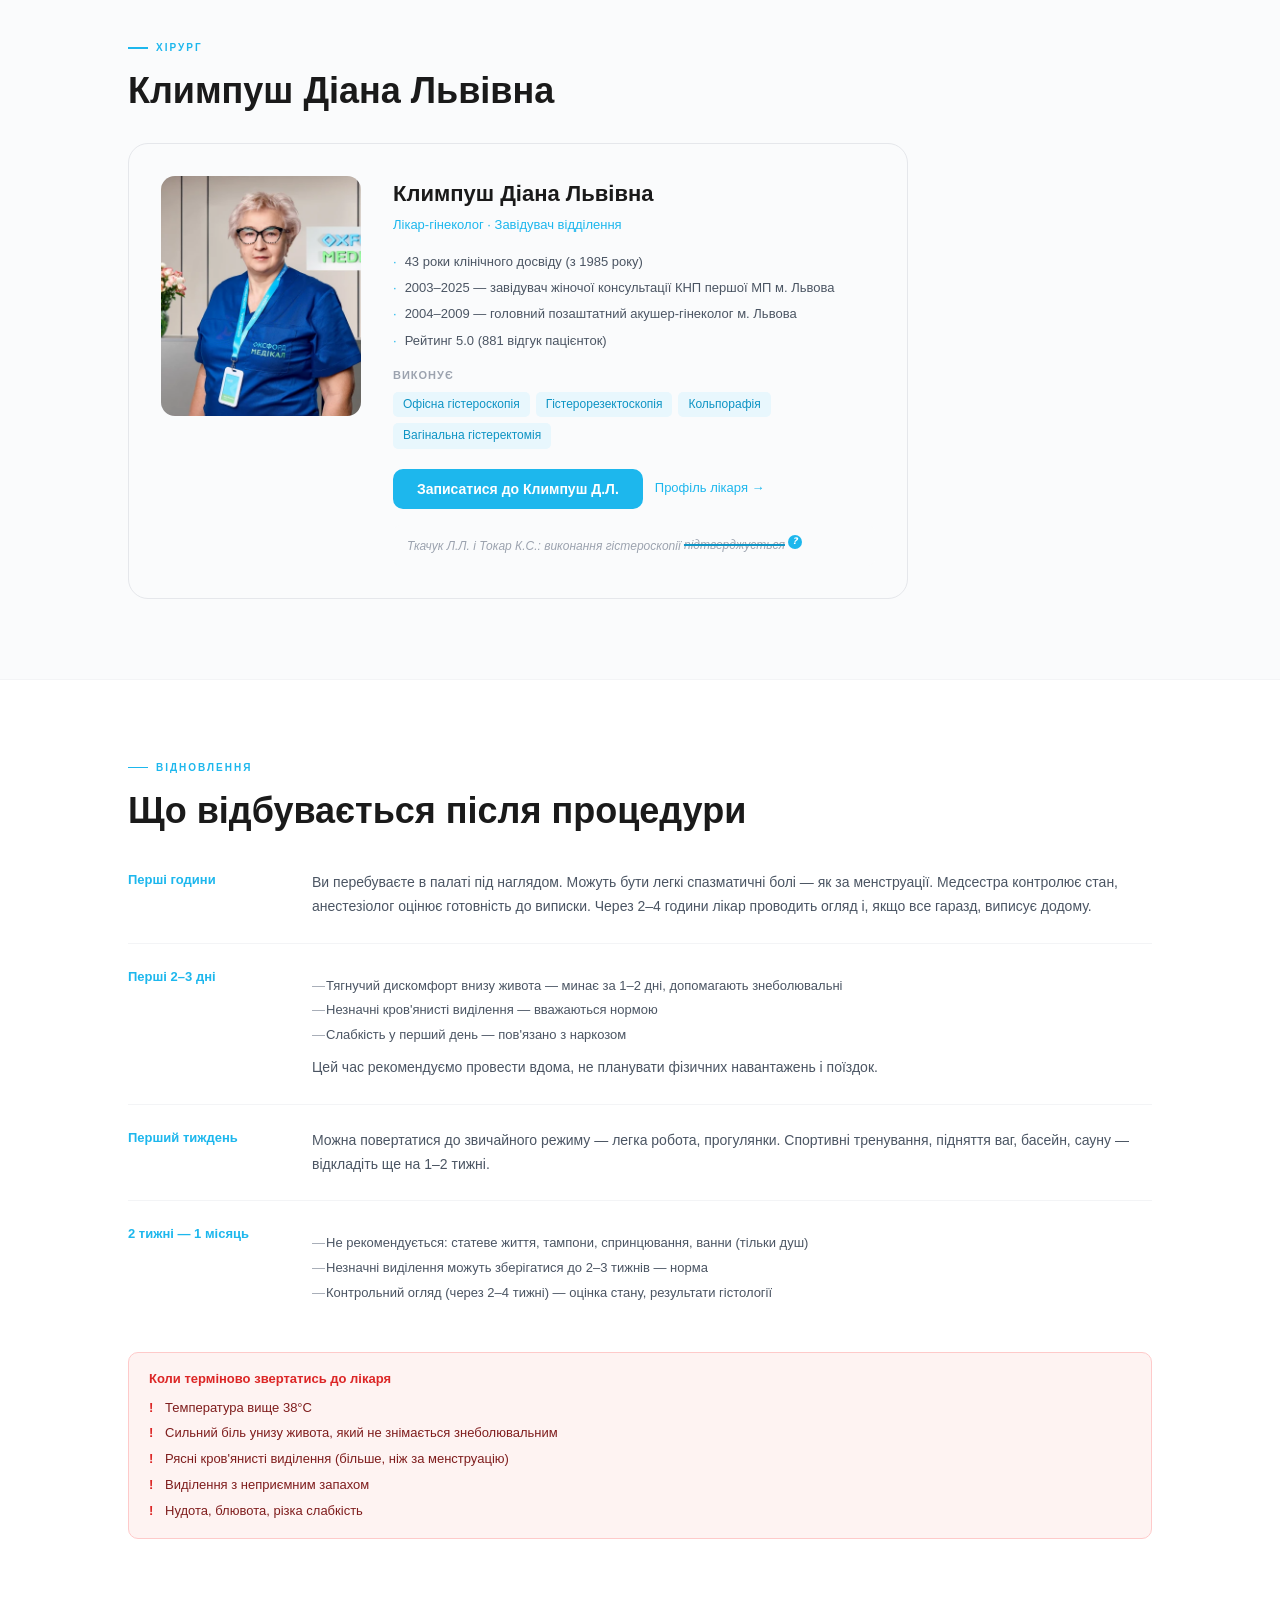
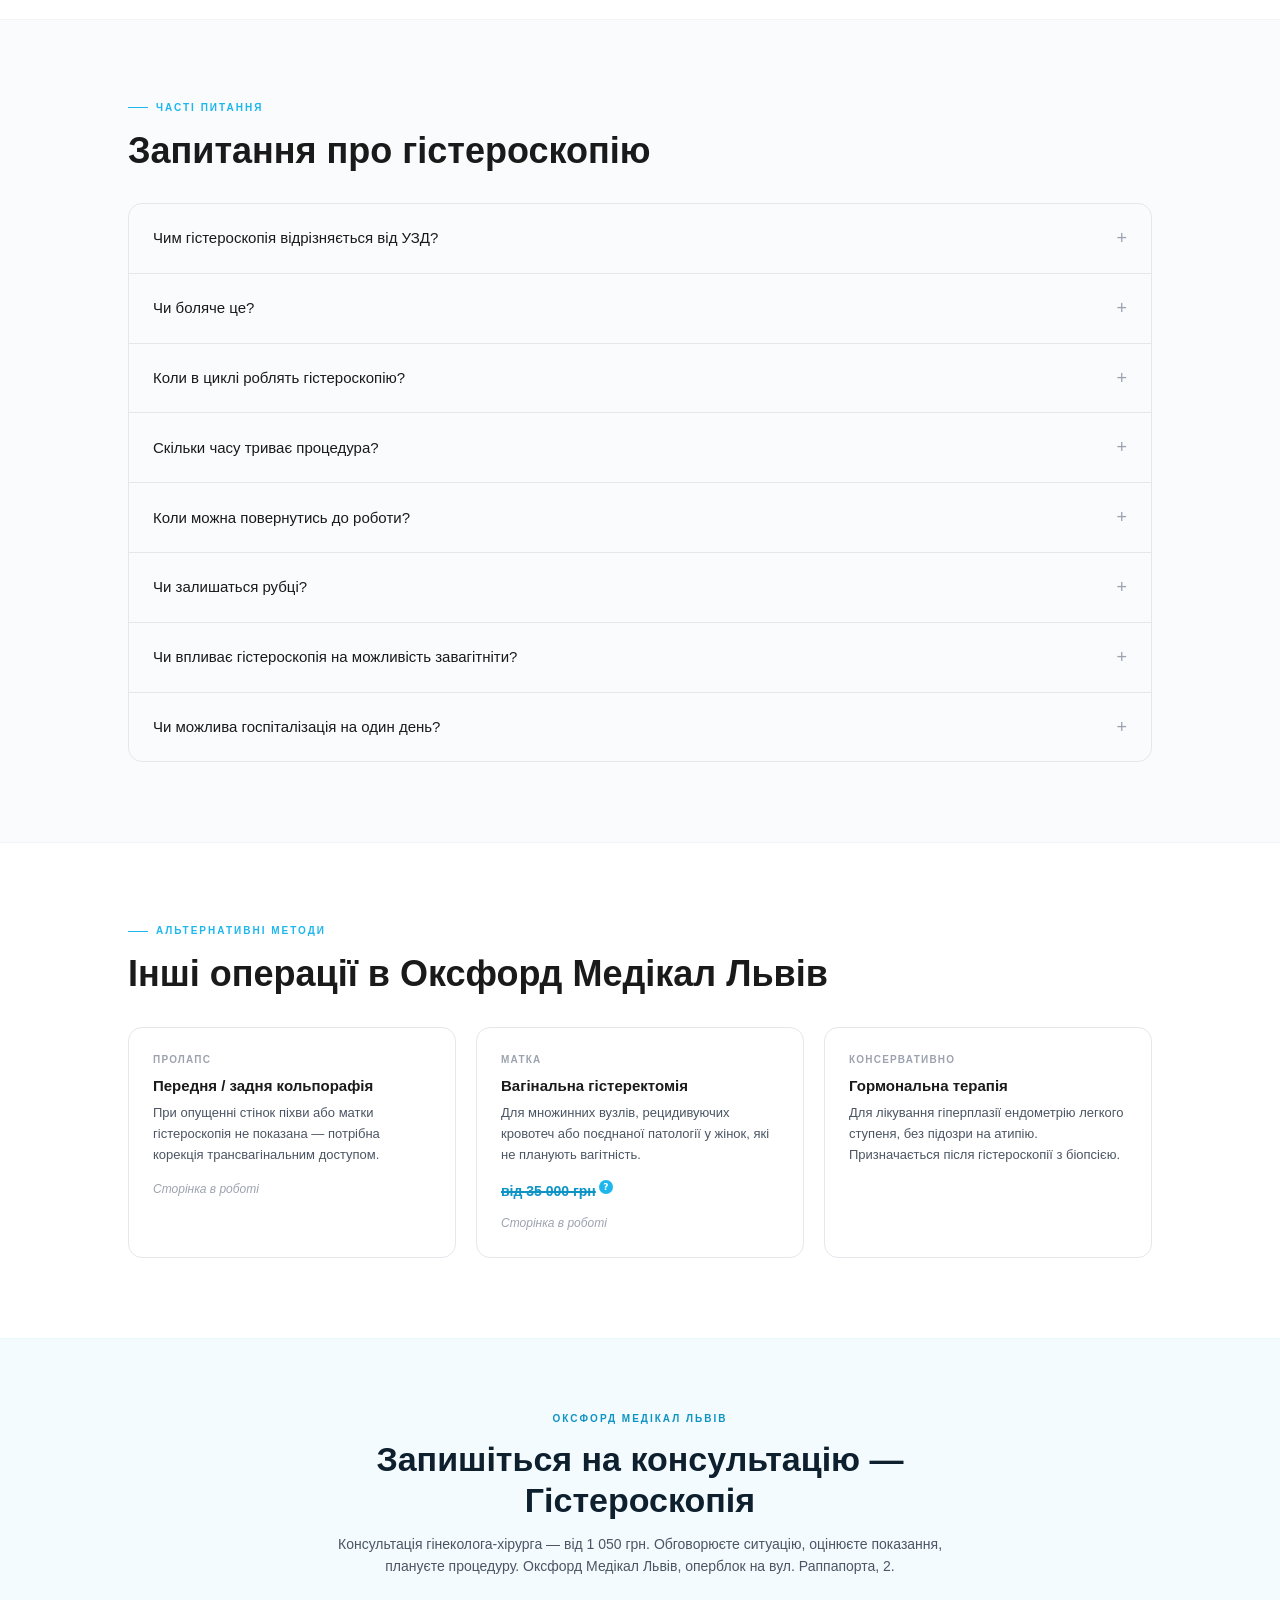
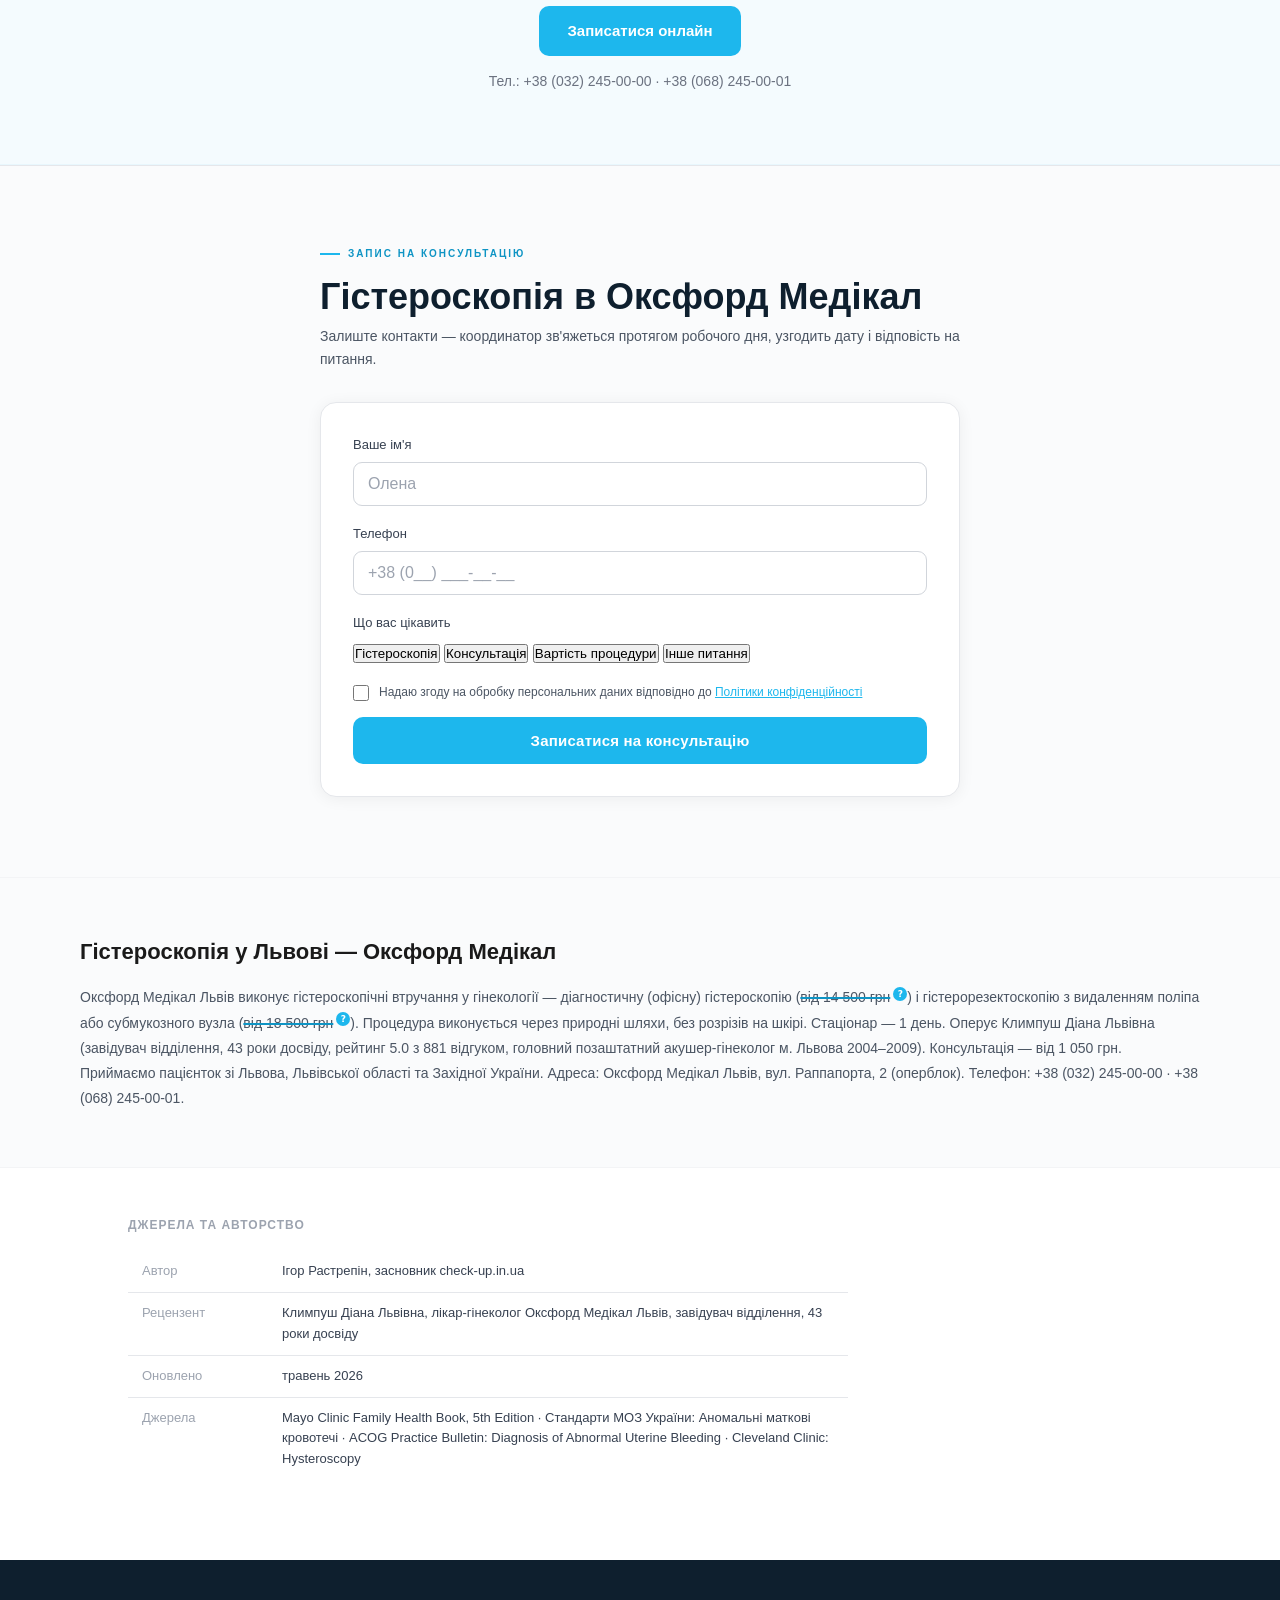
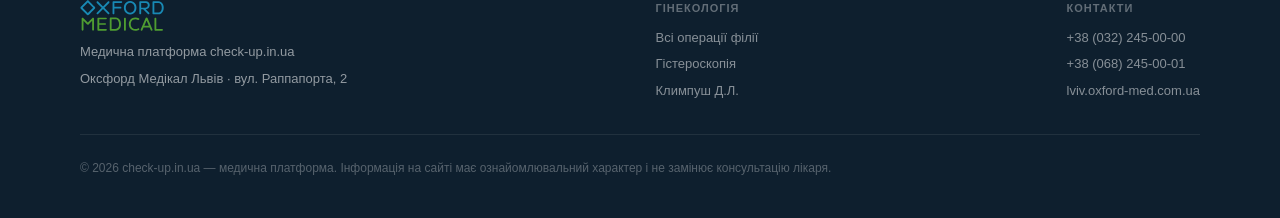
==== commit 954a3d31: "qa-fix: P1+P2+P3(#16) — unconfirmed spans, burger nav, form dedup, EEAT table, schema geo+offers, fo" ====
--- a/lviv/gisteroskopia/index.html
+++ b/lviv/gisteroskopia/index.html
@@ -28,6 +28,7 @@
     "howPerformed":"Гістероскоп вводиться через шийку матки в порожнину матки під короткочасним внутрішньовенним наркозом.",
     "preparation":"Аналізи крові, мазок, ПАП-тест, ЕКГ, консультація терапевта за 3-7 днів до процедури.",
     "followup":"Контрольний огляд через 2-4 тижні після процедури.",
+    "offers":{"@type":"Offer","price":"14500","priceCurrency":"UAH","availability":"https://schema.org/InStock","validFrom":"2026-05-01"},
     "performer":{
       "@type":"Physician",
       "name":"Климпуш Діана Львівна",
@@ -280,7 +281,7 @@
 .if-form{background:#fff;border:1.5px solid var(--gray-200);border-radius:16px;padding:32px;box-shadow:0 2px 16px rgba(0,0,0,.06)}
 .if-field{margin-bottom:18px}
 .if-field label{display:block;font-size:13px;font-weight:500;color:var(--gray-700);margin-bottom:6px}
-.if-field input,.if-field select{width:100%;padding:12px 14px;border:1.5px solid var(--gray-300);border-radius:9px;font-family:'Fixel Text',sans-serif;font-size:15px;color:var(--ink);background:#fff;outline:none;transition:border-color .15s;box-sizing:border-box}
+.if-field input,.if-field select{width:100%;padding:12px 14px;border:1.5px solid var(--gray-300);border-radius:9px;font-family:'Fixel Text',sans-serif;font-size:16px;color:var(--ink);background:#fff;outline:none;transition:border-color .15s;box-sizing:border-box}
 .if-field input::placeholder{color:var(--gray-400)}
 .if-field input:focus,.if-field select:focus{border-color:var(--ox-cyan)}
 .if-field select{cursor:pointer;appearance:none;background-image:url("data:image/svg+xml,%3Csvg xmlns='http://www.w3.org/2000/svg' width='16' height='16' viewBox='0 0 24 24' fill='none' stroke='%236b7280' stroke-width='2'%3E%3Cpolyline points='6 9 12 15 18 9'/%3E%3C/svg%3E");background-repeat:no-repeat;background-position:right 12px center}
@@ -321,42 +322,74 @@
 .footer-links a:hover{color:rgba(255,255,255,.85)}
 .footer-legal{border-top:1px solid rgba(255,255,255,.08);margin-top:32px;padding-top:24px;font-size:12px;color:rgba(255,255,255,.3);max-width:1120px;margin-left:auto;margin-right:auto}
 
+/* UNCONFIRMED placeholder style */
+.unconfirmed{text-decoration:line-through;text-decoration-color:var(--ox-cyan-dark);text-decoration-thickness:1.5px;cursor:help;position:relative}
+.unconfirmed::after{content:'?';display:inline-flex;align-items:center;justify-content:center;width:14px;height:14px;border-radius:50%;background:var(--ox-cyan);color:white;font-size:9px;font-weight:700;text-decoration:none;vertical-align:super;margin-left:3px;font-family:-apple-system,system-ui,sans-serif}
+.unconfirmed:hover{background:var(--ox-cyan-pale)}
+
+/* BURGER NAV */
+.nav-city{font-size:12px;color:var(--gray-500);white-space:nowrap}
+.nav-burger{display:none;background:none;border:none;padding:8px;cursor:pointer;flex-direction:column;gap:4px}
+.nav-burger span{display:block;width:22px;height:2px;background:var(--ink);border-radius:2px;transition:transform .2s,opacity .2s}
+.nav-burger.open span:nth-child(1){transform:translateY(6px) rotate(45deg)}
+.nav-burger.open span:nth-child(2){opacity:0}
+.nav-burger.open span:nth-child(3){transform:translateY(-6px) rotate(-45deg)}
+.nav-menu{display:flex;align-items:center;gap:28px}
+.nav-contacts{display:flex;align-items:center;gap:12px}
+.nav-phone{color:var(--ox-cyan-dark);font-weight:600;text-decoration:none;font-size:14px}
+
+/* PROGRAM NOTE */
+.program-note{background:var(--gray-50);border:1px solid var(--gray-200);border-radius:10px;padding:16px 20px;display:flex;gap:14px;align-items:flex-start;margin-top:20px}
+.program-note-icon{display:inline-flex;align-items:center;justify-content:center;width:22px;height:22px;min-width:22px;border-radius:50%;background:var(--ox-cyan-light);color:var(--ox-cyan-dark);font-size:12px;font-weight:700;flex-shrink:0;margin-top:1px;font-style:normal}
+.program-note p{font-size:13px;color:var(--gray-600);line-height:1.65}
+
+#appointment{scroll-margin-top:80px}
+.modal-content h3{word-break:break-word}@media(max-width:480px){#bookingModal>div,#booking-modal>div{padding:24px 20px}}
+
 @media(max-width:768px){
   .hero-grid,.indications-grid,.price-inner,.decision-grid,.doc-card-single,.alt-grid{grid-template-columns:1fr}
   .hero-dark,.section,.price-section,.inline-form-section,.geo-block,.eeat-section,.cta-banner,.footer{padding-left:20px;padding-right:20px}
   .breadcrumb-nav-top{padding-left:20px;padding-right:20px}
   .nav{padding:0 20px}
+  .nav-burger{display:flex}
+  .nav-menu{position:fixed;top:64px;left:0;right:0;bottom:0;background:white;padding:24px;transform:translateX(100%);transition:transform .25s ease;flex-direction:column;gap:0;z-index:99;overflow-y:auto}
+  .nav-menu.open{transform:translateX(0)}
+  .nav-links{flex-direction:column;gap:0;width:100%}
+  .nav-links li{border-bottom:1px solid var(--gray-200)}
+  .nav-links a{display:block;padding:16px 0;font-size:16px;color:var(--ink)}
+  .nav-contacts{margin-top:auto;padding-top:24px;border-top:1px solid var(--gray-200);flex-direction:column;gap:12px;align-items:flex-start}
+  .nav-phone{font-size:16px}
+  .nav-cta{width:100%;padding:14px;text-align:center}
   .hero-h1{font-size:34px}
   .section-title,.price-title,.inline-form-title{font-size:26px}
   .recovery-item{grid-template-columns:1fr}
 }
 </style>
 
-<script>
-// Hide draft/placeholder notes on production
-(function(){
-  var isProd = location.hostname === 'oxford-med.check-up.in.ua';
-  if(isProd){
-    var style = document.createElement('style');
-    style.textContent = '.placeholder-note,.draft-note{display:none!important}';
-    document.head.appendChild(style);
-  }
-})();
-</script>
+<script src="/assets/js/nav.js" defer></script>
 </head>
 <body>
 
 <!-- NAV -->
 <nav class="nav">
-  <a href="/lviv/rappaporta" class="nav-brand">
-    <img src="/assets/logo/oxford-medical-logo.svg" alt="Oxford Medical" class="nav-logo-img">
-  </a>
-  <ul class="nav-links">
-    <li><a href="/lviv/rappaporta">Всі операції</a></li>
-    <li><a href="/lviv/doctors/klimpush">Лікар</a></li>
-    <li><a href="#appointment" onclick="openModal()">Записатися</a></li>
-  </ul>
-  <button class="nav-cta" onclick="openModal()">Записатися</button>
+  <div class="nav-brand">
+    <a href="/lviv/rappaporta"><img src="/assets/logo/oxford-medical-logo.svg" alt="Oxford Medical" class="nav-logo-img"></a>
+    <div class="nav-city">Львів <b>· Гінекологія</b></div>
+  </div>
+  <button class="nav-burger" aria-label="Меню" aria-expanded="false" onclick="toggleNav(this)">
+    <span></span><span></span><span></span>
+  </button>
+  <div class="nav-menu">
+    <ul class="nav-links">
+      <li><a href="/lviv/rappaporta">Всі операції</a></li>
+      <li><a href="/lviv/doctors/klimpush">Лікар</a></li>
+      <li><a href="#appointment">Записатися</a></li>
+    </ul>
+    <div class="nav-contacts">
+      <a href="tel:+380322450000" class="nav-phone">+38 (032) 245-00-00</a>
+      <button class="nav-cta" onclick="openModal()">Записатися</button>
+    </div>
+  </div>
 </nav>
 
 <!-- BREADCRUMB -->
@@ -510,7 +543,6 @@
       <div class="expand-preview">
         <p>Гістероскопія — це одночасно і діагностика, і лікування. Лікар вводить тонкий оптичний інструмент — гістероскоп — через шийку матки в порожнину матки. На моніторі бачить слизову оболонку у збільшеному вигляді і може одразу оцінити стан тканин.</p>
         <p>Якщо під час огляду знаходиться утворення, яке можна видалити ендоскопічно (поліп, субмукозний вузол, внутрішньоматкова перегородка) — лікар видаляє його в ту саму процедуру, без другого втручання. Якщо потрібно — береться маленький зразок тканини для дослідження. Рішення приймає лікар у ході процедури на основі того, що бачить. Розрізів на шкірі немає жодних.</p>
-        <div class="placeholder-note">⚠ [УТОЧНИТИ У КЛІНІКИ] — назва конкретної ендоскопічної системи (Karl Storz / Olympus / інше) та модель резектоскопа</div>
         <div class="expand-placeholder-img">📷 [Фото операційної — уточнити у клініки]</div>
         <button class="expand-toggle" onclick="toggleExpand(this)">
           Показати деталі процедури та обладнання
@@ -525,10 +557,9 @@
           <p>Процедура триває 15–45 хвилин залежно від обсягу. Анестезія — загальна короткочасна внутрішньовенна, стан пацієнтки контролюється анестезіологом протягом усієї процедури.</p>
           <hr class="equip-divider">
           <div class="equip-label">ОБЛАДНАННЯ ОПЕРАЦІЙНОЇ</div>
-          <div class="placeholder-note">⚠ [УТОЧНИТИ У КЛІНІКИ] — конкретні бренди обладнання. Нижче — placeholder-структура</div>
           <div class="equip-list">
             <div class="equip-item">
-              <div class="equip-item-name">Гістероскопічна система [бренд — УТОЧНИТИ]</div>
+              <div class="equip-item-name">Гістероскопічна система <span class="unconfirmed" title="Уточнюється у клініки">Karl Storz</span></div>
               <div class="equip-item-desc">Повний комплект обладнання для ендоскопічних втручань у порожнині матки. Full HD-візуалізація дає чітке зображення — критично для виявлення дрібних змін ендометрію, які не видно на УЗД.</div>
             </div>
             <div class="equip-item">
@@ -540,7 +571,7 @@
               <div class="equip-item-desc">Автоматична помпа з контролем тиску подає стерильну рідину, розправляє стінки й очищає операційне поле. Контроль тиску захищає від ускладнень.</div>
             </div>
             <div class="equip-item">
-              <div class="equip-item-name">Моніторинг пацієнтки [УТОЧНИТИ]</div>
+              <div class="equip-item-name">Моніторинг пацієнтки <span class="unconfirmed" title="Уточнюється у клініки">Nihon Kohden</span></div>
               <div class="equip-item-desc">Монітор стану пацієнтки показує тиск, пульс, насичення крові киснем у реальному часі — анестезіолог бачить будь-яку зміну одразу і реагує.</div>
             </div>
           </div>
@@ -556,8 +587,8 @@
     <div>
       <div class="price-left-eyebrow">ВАРТІСТЬ ПРОЦЕДУРИ</div>
       <h2 class="price-title">Гістероскопія в Оксфорд Медікал Львів</h2>
-      <div class="price-from">від 14 500 грн</div>
-      <p class="price-from-note">Placeholder — уточнити у клініки. Точна ціна визначається під час процедури — залежно від того, що виявить лікар і чи знадобиться видалення новоутворень.</p>
+      <div class="price-from"><span class="unconfirmed" title="Ціна потребує підтвердження клінікою">від 14 500 грн</span></div>
+      <p class="price-from-note">Точна ціна визначається під час процедури — залежно від того, що виявить лікар і чи знадобиться видалення новоутворень.</p>
       <div class="price-variants">
         <div class="price-variant">
           <span class="pv-name">Діагностична (офісна) гістероскопія</span>
@@ -585,8 +616,8 @@
       <div class="price-excludes">
         <div class="pi-label pi-exc">ОПЛАЧУЄТЬСЯ ОКРЕМО</div>
         <ul class="pi-list">
-          <li><span class="pi-dot pi-exc-dot"></span>Передопераційні аналізи (≈ 2 500 грн) [PLACEHOLDER]</li>
-          <li><span class="pi-dot pi-exc-dot"></span>Патогістологічне дослідження (≈ 750 грн) [PLACEHOLDER]</li>
+          <li><span class="pi-dot pi-exc-dot"></span>Передопераційні аналізи (<span class="unconfirmed" title="Орієнтовна ціна, підлягає уточненню">≈ 2 500 грн</span>)</li>
+          <li><span class="pi-dot pi-exc-dot"></span>Патогістологічне дослідження (<span class="unconfirmed" title="Орієнтовна ціна, підлягає уточненню">≈ 750 грн</span>)</li>
           <li><span class="pi-dot pi-exc-dot"></span>Консультації суміжних спеціалістів за показаннями</li>
         </ul>
       </div>
@@ -594,6 +625,14 @@
   </div>
 </section>
 
+
+<!-- ДИСКЛЕЙМЕР -->
+<div style="max-width:1120px;margin:0 auto;padding:0 48px">
+  <div class="program-note">
+    <i class="program-note-icon">i</i>
+    <p><b>Це орієнтир, а не остаточний обсяг.</b> Якщо лікар під час процедури вважатиме за потрібне — обсяг може бути змінено. Усі деталі обговорюються на консультації.</p>
+  </div>
+</div>
 <!-- БЛОК 6: ДІАГНОСТИЧНА ЧИ ОПЕРАТИВНА -->
 <div class="section">
   <div class="section-eyebrow">ВИБІР ВАРІАНТУ</div>
@@ -658,7 +697,7 @@
           <button class="btn-doc-book" onclick="openModal('klimpush')">Записатися до Климпуш Д.Л.</button>
           <a href="/lviv/doctors/klimpush" class="btn-doc-profile">Профіль лікаря →</a>
         </div>
-        <div class="doc-clarify">⚠ [УТОЧНИТИ У КЛІНІКИ] — чи виконують гістероскопію також Ткачук Л.Л. і Токар К.С.</div>
+        <div class="doc-clarify" style="font-style:italic;font-size:12px;color:var(--gray-400);margin-top:16px;background:var(--gray-50);border-radius:8px;padding:10px 14px">Ткачук Л.Л. і Токар К.С.: виконання гістероскопії <span class="unconfirmed" title="Уточнюється у клініки">підтверджується</span></div>
       </div>
     </div>
   </div>
@@ -796,7 +835,7 @@
       <div class="alt-card-tag">МАТКА</div>
       <div class="alt-card-name">Вагінальна гістеректомія</div>
       <p class="alt-card-desc">Для множинних вузлів, рецидивуючих кровотеч або поєднаної патології у жінок, які не планують вагітність.</p>
-      <div class="alt-card-price">від 35 000 грн [PLACEHOLDER]</div>
+      <div class="alt-card-price"><span class="unconfirmed" title="Ціна потребує підтвердження клінікою">від 35 000 грн</span></div>
       <p class="alt-card-soon">Сторінка в роботі</p>
     </div>
     <div class="alt-card">
@@ -813,7 +852,7 @@
     <div class="cta-banner-eyebrow">ОКСФОРД МЕДІКАЛ ЛЬВІВ</div>
     <h2 class="cta-banner-title">Запишіться на консультацію — Гістероскопія</h2>
     <p class="cta-banner-sub">Консультація гінеколога-хірурга — від 1 050 грн. Обговорюєте ситуацію, оцінюєте показання, плануєте процедуру. Оксфорд Медікал Львів, оперблок на вул. Раппапорта, 2.</p>
-    <button class="btn-primary-white" onclick="openModal()">Записатися онлайн</button>
+    <a href="#appointment" class="btn-primary-white">Записатися онлайн</a>
     <p class="cta-banner-phone">Тел.: +38 (032) 245-00-00 · +38 (068) 245-00-01</p>
   </div>
 </section>
@@ -827,7 +866,7 @@
     <div class="if-form">
       <div id="bookingSuccess" class="if-success">
         <div class="if-success-icon">✓</div>
-        <div class="if-success-title">Заявку отримано!</div>
+        <div class="if-success-title">Заявку надіслано</div>
         <p class="if-success-sub">Координатор зв'яжеться з вами протягом робочого дня.</p>
       </div>
       <form id="bookingForm" onsubmit="submitForm(event)">
@@ -866,7 +905,7 @@
 <div class="geo-block">
   <div class="geo-inner">
     <h2 class="geo-title">Гістероскопія у Львові — Оксфорд Медікал</h2>
-    <p class="geo-text">Оксфорд Медікал Львів виконує гістероскопічні втручання у гінекології — діагностичну (офісну) гістероскопію (14 500 грн [placeholder]) і гістерорезектоскопію з видаленням поліпа або субмукозного вузла (18 500 грн [placeholder]). Процедура виконується через природні шляхи, без розрізів на шкірі. Стаціонар — 1 день. Оперує Климпуш Діана Львівна (завідувач відділення, 43 роки досвіду, рейтинг 5.0 з 881 відгуком, головний позаштатний акушер-гінеколог м. Львова 2004–2009). Консультація — від 1 050 грн. Приймаємо пацієнток зі Львова, Львівської області та Західної України. Адреса: Оксфорд Медікал Львів, вул. Раппапорта, 2 (оперблок). Телефон: +38 (032) 245-00-00 · +38 (068) 245-00-01. <em>Ціни — placeholder, будуть уточнені у клініки.</em></p>
+    <p class="geo-text">Оксфорд Медікал Львів виконує гістероскопічні втручання у гінекології — діагностичну (офісну) гістероскопію (<span class="unconfirmed" title="Ціна підлягає уточненню">від 14 500 грн</span>) і гістерорезектоскопію з видаленням поліпа або субмукозного вузла (<span class="unconfirmed" title="Ціна підлягає уточненню">від 18 500 грн</span>). Процедура виконується через природні шляхи, без розрізів на шкірі. Стаціонар — 1 день. Оперує Климпуш Діана Львівна (завідувач відділення, 43 роки досвіду, рейтинг 5.0 з 881 відгуком, головний позаштатний акушер-гінеколог м. Львова 2004–2009). Консультація — від 1 050 грн. Приймаємо пацієнток зі Львова, Львівської області та Західної України. Адреса: Оксфорд Медікал Львів, вул. Раппапорта, 2 (оперблок). Телефон: +38 (032) 245-00-00 · +38 (068) 245-00-01.</p>
   </div>
 </div>
 
@@ -922,22 +961,22 @@
     <p style="font-size:13px;color:var(--gray-500);margin-bottom:24px">Координатор зв'яжеться протягом робочого дня</p>
     <div id="modalSuccess" style="display:none;text-align:center;padding:20px 0">
       <div style="font-size:42px;color:var(--ox-green);margin-bottom:12px">✓</div>
-      <div style="font-family:'Fixel Display',sans-serif;font-size:18px;color:var(--gray-900);margin-bottom:8px">Заявку отримано!</div>
+      <div style="font-family:'Fixel Display',sans-serif;font-size:18px;color:var(--gray-900);margin-bottom:8px">Заявку надіслано</div>
       <p style="font-size:14px;color:var(--gray-500)">Зателефонуємо протягом робочого дня.</p>
     </div>
     <form id="modalForm" onsubmit="submitModal(event)">
       <input type="text" name="honey" style="display:none" tabindex="-1" autocomplete="off">
       <div style="margin-bottom:14px">
         <label style="display:block;font-size:13px;font-weight:500;color:var(--gray-700);margin-bottom:5px">Ваше ім'я</label>
-        <input id="mname" name="name" type="text" placeholder="Олена" style="width:100%;padding:11px 13px;border:1.5px solid var(--gray-300);border-radius:8px;font-family:'Fixel Text',sans-serif;font-size:15px;outline:none;transition:border-color .15s;box-sizing:border-box" onfocus="this.style.borderColor='var(--ox-cyan)'" onblur="this.style.borderColor='var(--gray-300)'">
+        <input id="mname" name="name" type="text" placeholder="Олена" style="width:100%;padding:11px 13px;border:1.5px solid var(--gray-300);border-radius:8px;font-family:'Fixel Text',sans-serif;font-size:16px;outline:none;transition:border-color .15s;box-sizing:border-box" onfocus="this.style.borderColor='var(--ox-cyan)'" onblur="this.style.borderColor='var(--gray-300)'">
       </div>
       <div style="margin-bottom:14px">
         <label style="display:block;font-size:13px;font-weight:500;color:var(--gray-700);margin-bottom:5px">Телефон</label>
-        <input id="mphone" name="phone" type="tel" placeholder="+38 (0__) ___-__-__" style="width:100%;padding:11px 13px;border:1.5px solid var(--gray-300);border-radius:8px;font-family:'Fixel Text',sans-serif;font-size:15px;outline:none;transition:border-color .15s;box-sizing:border-box" onfocus="this.style.borderColor='var(--ox-cyan)'" onblur="this.style.borderColor='var(--gray-300)'">
+        <input id="mphone" name="phone" type="tel" placeholder="+38 (0__) ___-__-__" style="width:100%;padding:11px 13px;border:1.5px solid var(--gray-300);border-radius:8px;font-family:'Fixel Text',sans-serif;font-size:16px;outline:none;transition:border-color .15s;box-sizing:border-box" onfocus="this.style.borderColor='var(--ox-cyan)'" onblur="this.style.borderColor='var(--gray-300)'">
       </div>
       <div style="margin-bottom:20px">
         <label style="display:block;font-size:13px;font-weight:500;color:var(--gray-700);margin-bottom:5px">Що вас цікавить</label>
-        <select id="mcase" name="case" style="width:100%;padding:11px 13px;border:1.5px solid var(--gray-300);border-radius:8px;font-family:'Fixel Text',sans-serif;font-size:15px;outline:none;cursor:pointer;background:#fff;box-sizing:border-box">
+        <select id="mcase" name="case" style="width:100%;padding:11px 13px;border:1.5px solid var(--gray-300);border-radius:8px;font-family:'Fixel Text',sans-serif;font-size:16px;outline:none;cursor:pointer;background:#fff;box-sizing:border-box">
           <option value="gisteroskopia">Гістероскопія</option>
           <option value="konsultatsia">Консультація гінеколога</option>
           <option value="price">Уточнити вартість</option>
